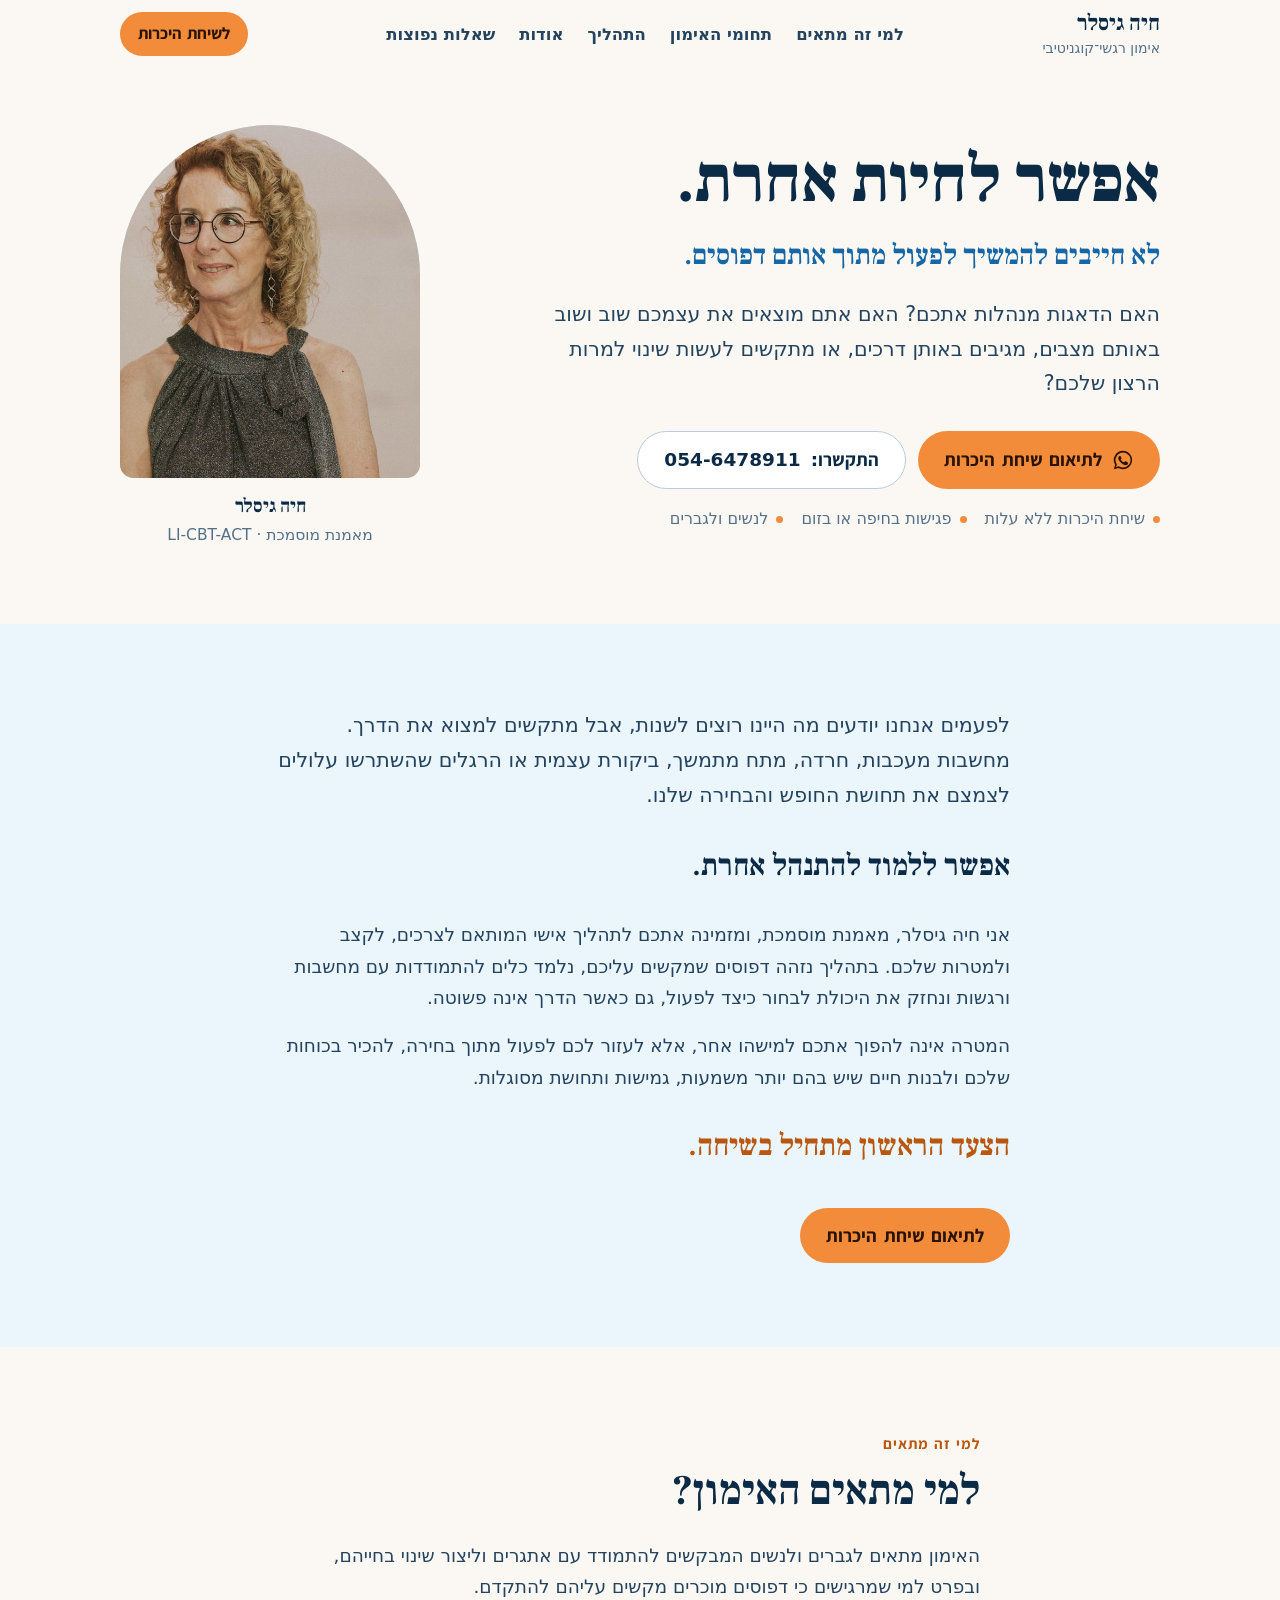
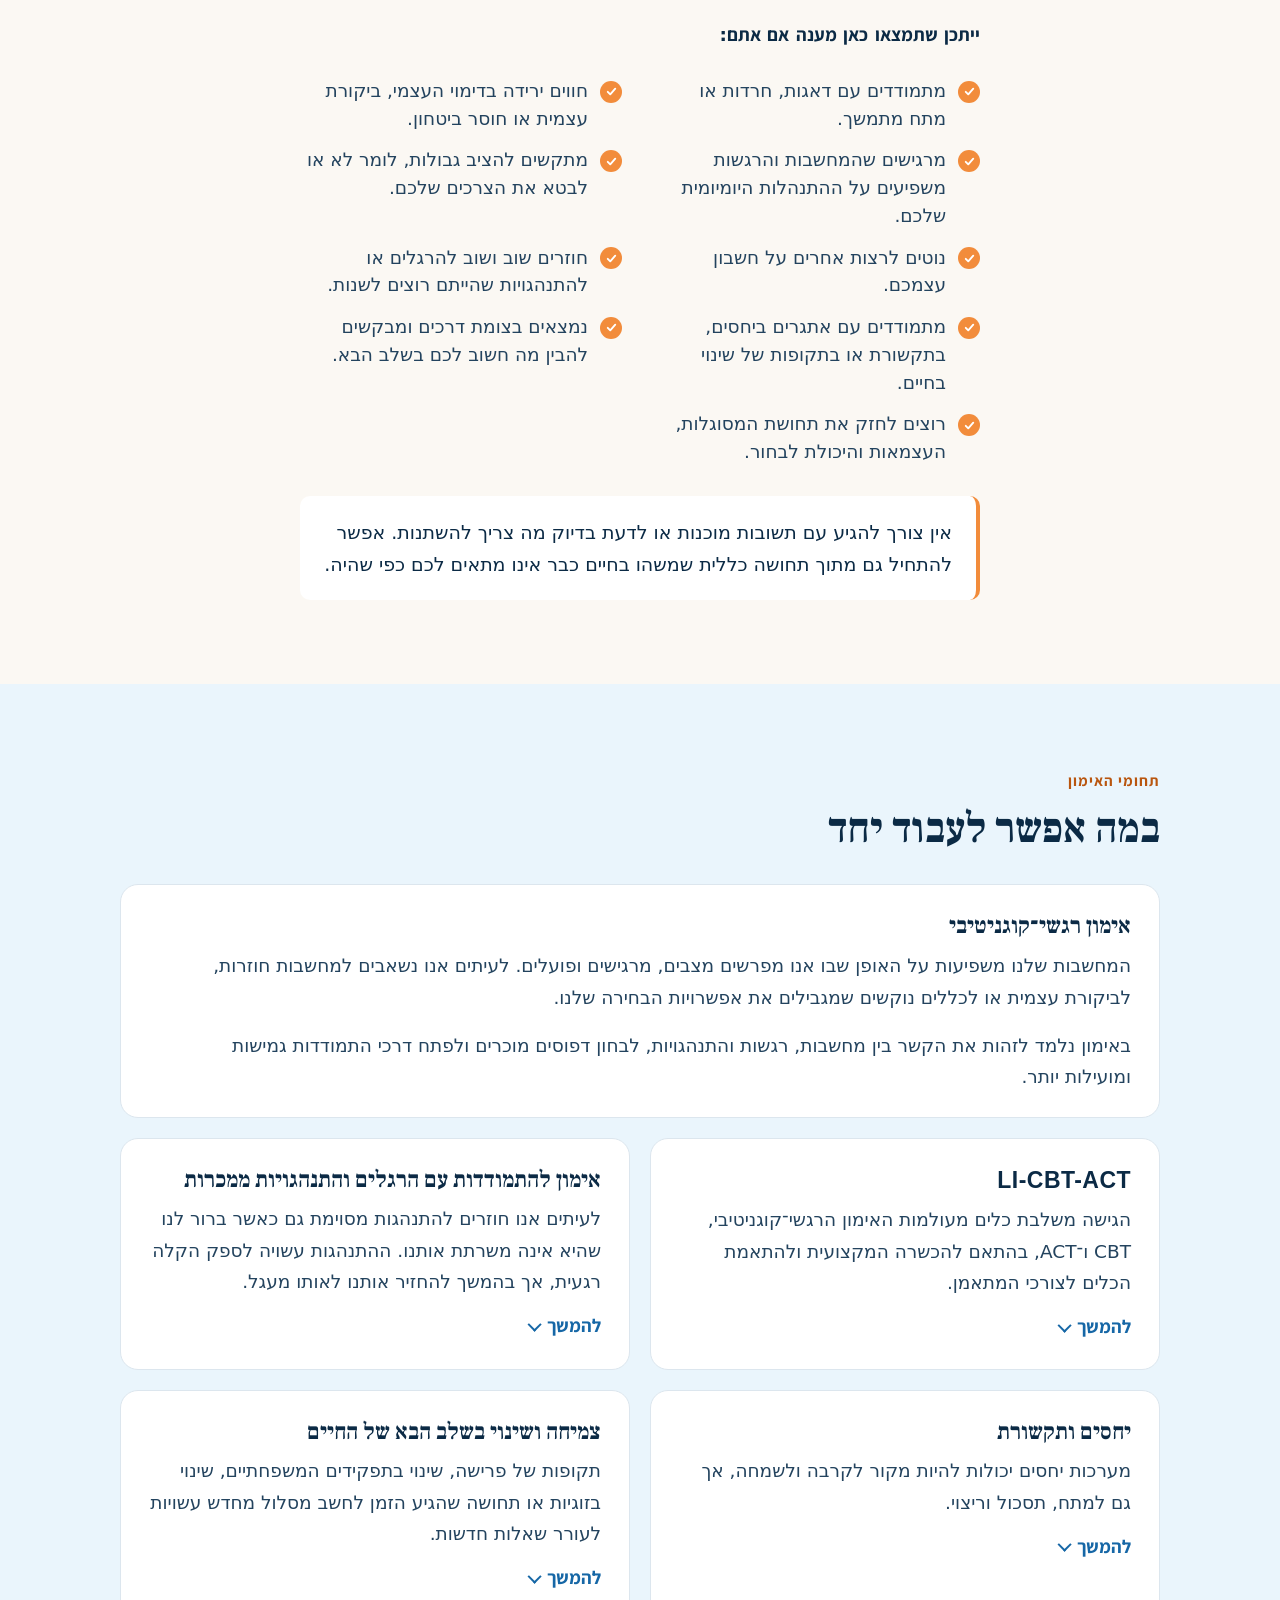
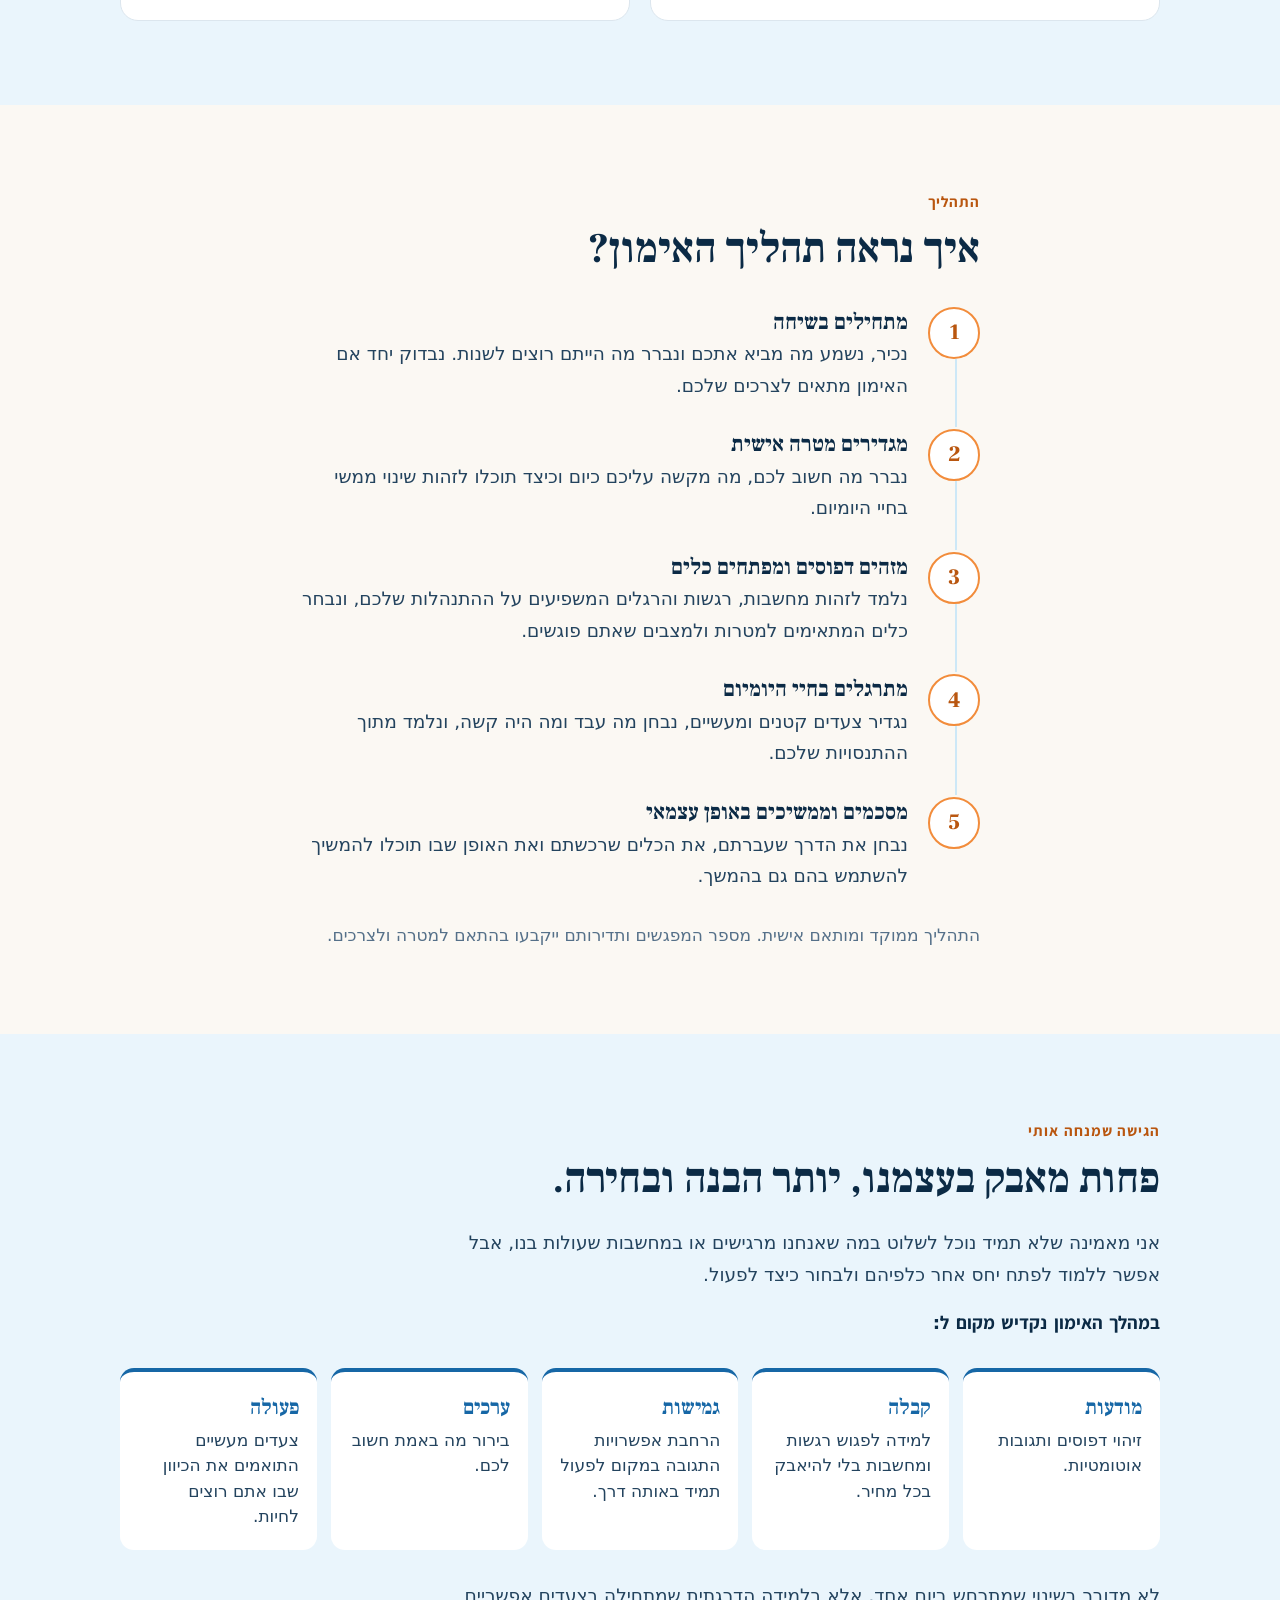
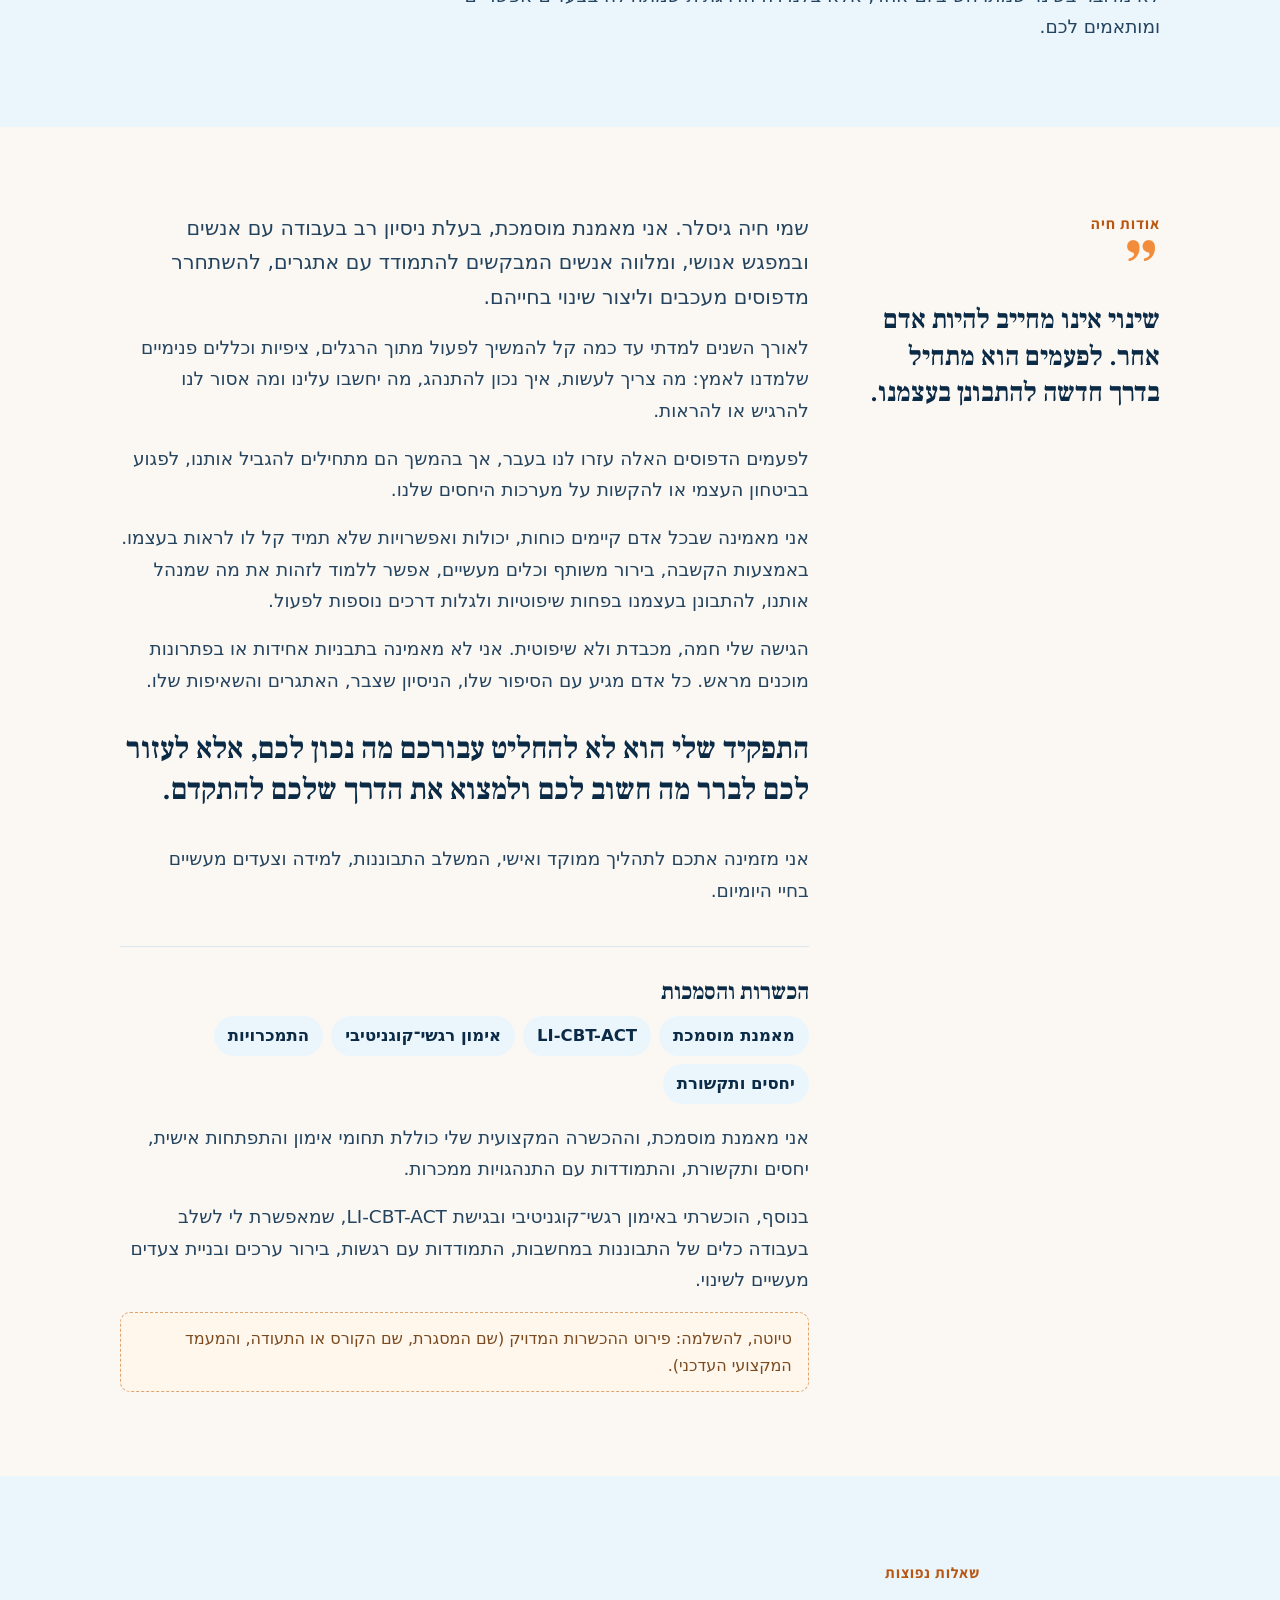
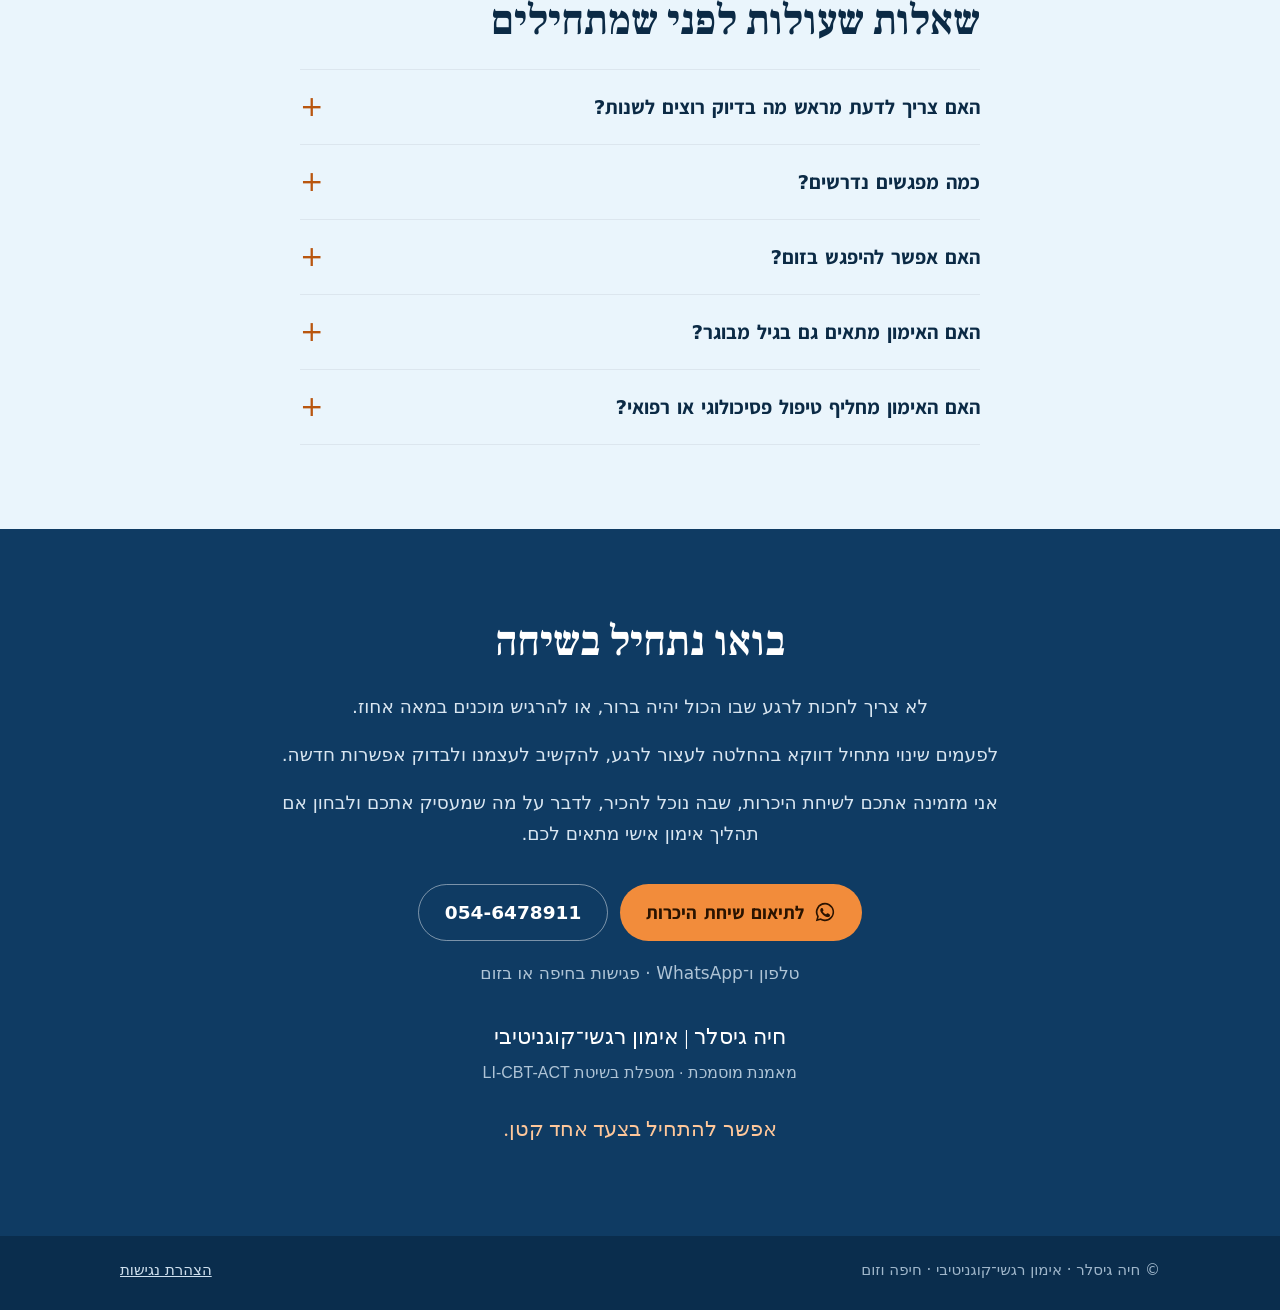
==== index.html @ a6cf813e "website: v1 one-page site from Haya's text, her photo, accessibility page Co-Authored-By: Claude Opu" ====
<!doctype html>
<html lang="he" dir="rtl">
<head>
<meta charset="utf-8">
<meta name="viewport" content="width=device-width,initial-scale=1">
<!-- Preview until Haya approves: remove noindex at launch -->
<meta name="robots" content="noindex,nofollow">
<title>חיה גיסלר | אימון רגשי־קוגניטיבי בחיפה ובזום</title>
<meta name="description" content="אימון אישי קצר מועד לנשים ולגברים: התמודדות עם דאגות, חרדה ומתח, דפוסים חוזרים, הרגלים ממכרים, יחסים ותקשורת. בשילוב LI-CBT-ACT. בחיפה או בזום. שיחת היכרות ללא עלות.">
<meta property="og:title" content="חיה גיסלר | אימון רגשי־קוגניטיבי">
<meta property="og:description" content="אפשר לחיות אחרת. לא חייבים להמשיך לפעול מתוך אותם דפוסים.">
<meta property="og:image" content="assets/haya.jpg">
<meta property="og:locale" content="he_IL">
<meta name="theme-color" content="#FBF8F3">
<link rel="icon" href="data:image/svg+xml,<svg xmlns='http://www.w3.org/2000/svg' viewBox='0 0 64 64'><circle cx='32' cy='32' r='32' fill='%23F28C3B'/><text x='32' y='45' font-size='38' text-anchor='middle' fill='white' font-family='serif' font-weight='700'>ח</text></svg>">
<link rel="preload" href="assets/fonts/frank-ruhl-libre-hebrew-900-normal.woff2" as="font" type="font/woff2" crossorigin>
<link rel="stylesheet" href="assets/fonts/fonts.css">
<link rel="stylesheet" href="assets/style.css">
</head>
<body>
<a class="skip" href="#main">דלגו לתוכן</a>

<header class="top" id="top">
  <div class="wrap">
    <a class="brand" href="#main"><b>חיה גיסלר</b><span>אימון רגשי־קוגניטיבי</span></a>
    <nav aria-label="ניווט ראשי">
      <ul class="nav">
        <li><a href="#who">למי זה מתאים</a></li>
        <li><a href="#areas">תחומי האימון</a></li>
        <li><a href="#process">התהליך</a></li>
        <li><a href="#about">אודות</a></li>
        <li><a href="#faq">שאלות נפוצות</a></li>
      </ul>
    </nav>
    <a class="btn btn-main js-wa" href="https://wa.me/972546478911">לשיחת היכרות</a>
  </div>
</header>

<main id="main">

<section class="hero">
  <div class="wrap">
    <div>
      <h1>אפשר לחיות אחרת.</h1>
      <p class="sub">לא חייבים להמשיך לפעול מתוך אותם דפוסים.</p>
      <p class="lead">האם הדאגות מנהלות אתכם? האם אתם מוצאים את עצמכם שוב ושוב באותם מצבים, מגיבים באותן דרכים, או מתקשים לעשות שינוי למרות הרצון שלכם?</p>
      <div class="actions">
        <a class="btn btn-main js-wa" href="https://wa.me/972546478911">
          <svg viewBox="0 0 24 24" aria-hidden="true"><path fill="currentColor" d="M12 2a10 10 0 0 0-8.6 15.1L2 22l5-1.3A10 10 0 1 0 12 2zm0 18.2a8.2 8.2 0 0 1-4.2-1.2l-.3-.2-3 .8.8-2.9-.2-.3A8.2 8.2 0 1 1 12 20.2zm4.5-6.1c-.2-.1-1.5-.7-1.7-.8-.2-.1-.4-.1-.6.1l-.8 1c-.1.2-.3.2-.5.1a6.7 6.7 0 0 1-3.3-2.9c-.3-.4.3-.4.7-1.3.1-.2 0-.3 0-.4l-.8-1.8c-.2-.5-.4-.4-.6-.4h-.5a1 1 0 0 0-.7.3 3 3 0 0 0-.9 2.2 5.1 5.1 0 0 0 1.1 2.7 11.7 11.7 0 0 0 4.5 4c1.7.7 2.3.8 3.2.6.5-.1 1.5-.6 1.7-1.2.2-.6.2-1.1.2-1.2-.1-.1-.3-.2-.5-.3z"/></svg>
          לתיאום שיחת היכרות
        </a>
        <a class="btn btn-line" href="tel:+972546478911">התקשרו: <span class="ltr">054-6478911</span></a>
      </div>
      <p class="meta"><span>שיחת היכרות ללא עלות</span><span>פגישות בחיפה או בזום</span><span>לנשים ולגברים</span></p>
    </div>
    <figure class="portrait">
      <img src="assets/haya.jpg" width="560" height="684" alt="חיה גיסלר, מאמנת מוסמכת">
      <figcaption><b>חיה גיסלר</b>מאמנת מוסמכת · <span class="ltr">LI-CBT-ACT</span></figcaption>
    </figure>
  </div>
</section>

<section class="intro tint">
  <div class="wrap">
    <p class="lead">לפעמים אנחנו יודעים מה היינו רוצים לשנות, אבל מתקשים למצוא את הדרך. מחשבות מעכבות, חרדה, מתח מתמשך, ביקורת עצמית או הרגלים שהשתרשו עלולים לצמצם את תחושת החופש והבחירה שלנו.</p>
    <p class="pull">אפשר ללמוד להתנהל אחרת.</p>
    <p>אני חיה גיסלר, מאמנת מוסמכת, ומזמינה אתכם לתהליך אישי המותאם לצרכים, לקצב ולמטרות שלכם. בתהליך נזהה דפוסים שמקשים עליכם, נלמד כלים להתמודדות עם מחשבות ורגשות ונחזק את היכולת לבחור כיצד לפעול, גם כאשר הדרך אינה פשוטה.</p>
    <p>המטרה אינה להפוך אתכם למישהו אחר, אלא לעזור לכם לפעול מתוך בחירה, להכיר בכוחות שלכם ולבנות חיים שיש בהם יותר משמעות, גמישות ותחושת מסוגלות.</p>
    <p class="pull accent">הצעד הראשון מתחיל בשיחה.</p>
    <a class="btn btn-main js-wa" href="https://wa.me/972546478911">לתיאום שיחת היכרות</a>
  </div>
</section>

<section id="who">
  <div class="wrap narrow">
    <span class="kicker">למי זה מתאים</span>
    <h2>למי מתאים האימון?</h2>
    <p>האימון מתאים לגברים ולנשים המבקשים להתמודד עם אתגרים וליצור שינוי בחייהם, ובפרט למי שמרגישים כי דפוסים מוכרים מקשים עליהם להתקדם.</p>
    <p><b>ייתכן שתמצאו כאן מענה אם אתם:</b></p>
    <ul class="checks">
      <li>מתמודדים עם דאגות, חרדות או מתח מתמשך.</li>
      <li>חווים ירידה בדימוי העצמי, ביקורת עצמית או חוסר ביטחון.</li>
      <li>מרגישים שהמחשבות והרגשות משפיעים על ההתנהלות היומיומית שלכם.</li>
      <li>מתקשים להציב גבולות, לומר לא או לבטא את הצרכים שלכם.</li>
      <li>נוטים לרצות אחרים על חשבון עצמכם.</li>
      <li>חוזרים שוב ושוב להרגלים או להתנהגויות שהייתם רוצים לשנות.</li>
      <li>מתמודדים עם אתגרים ביחסים, בתקשורת או בתקופות של שינוי בחיים.</li>
      <li>נמצאים בצומת דרכים ומבקשים להבין מה חשוב לכם בשלב הבא.</li>
      <li>רוצים לחזק את תחושת המסוגלות, העצמאות והיכולת לבחור.</li>
    </ul>
    <p class="note">אין צורך להגיע עם תשובות מוכנות או לדעת בדיוק מה צריך להשתנות. אפשר להתחיל גם מתוך תחושה כללית שמשהו בחיים כבר אינו מתאים לכם כפי שהיה.</p>
  </div>
</section>

<section id="areas" class="tint">
  <div class="wrap">
    <span class="kicker">תחומי האימון</span>
    <h2>במה אפשר לעבוד יחד</h2>
    <div class="areas">
      <article class="area">
        <h3>אימון רגשי־קוגניטיבי</h3>
        <p>המחשבות שלנו משפיעות על האופן שבו אנו מפרשים מצבים, מרגישים ופועלים. לעיתים אנו נשאבים למחשבות חוזרות, לביקורת עצמית או לכללים נוקשים שמגבילים את אפשרויות הבחירה שלנו.</p>
        <p>באימון נלמד לזהות את הקשר בין מחשבות, רגשות והתנהגויות, לבחון דפוסים מוכרים ולפתח דרכי התמודדות גמישות ומועילות יותר.</p>
      </article>
      <article class="area">
        <h3><span class="ltr">LI-CBT-ACT</span></h3>
        <p>הגישה משלבת כלים מעולמות האימון הרגשי־קוגניטיבי, <span class="ltr">CBT</span> ו־<span class="ltr">ACT</span>, בהתאם להכשרה המקצועית ולהתאמת הכלים לצורכי המתאמן.</p>
        <details><summary>להמשך</summary>
          <p>העבודה עשויה לכלול זיהוי דפוסי חשיבה, שינוי היחס למחשבות, פיתוח קשיבות לרגע הנוכחי, נכונות לפגוש רגשות לא פשוטים ובירור ערכים אישיים.</p>
          <p>במקום להמתין שכל חשש ייעלם או שכל התנאים יהיו מושלמים, נלמד לזהות מה חשוב לכם ולפעול בצעדים קטנים בכיוון הזה.</p>
        </details>
      </article>
      <article class="area">
        <h3>אימון להתמודדות עם הרגלים והתנהגויות ממכרות</h3>
        <p>לעיתים אנו חוזרים להתנהגות מסוימת גם כאשר ברור לנו שהיא אינה משרתת אותנו. ההתנהגות עשויה לספק הקלה רגעית, אך בהמשך להחזיר אותנו לאותו מעגל.</p>
        <details><summary>להמשך</summary>
          <p>האימון מתמקד בזיהוי מצבים מעוררים, הבנת הקשר בין רגשות להתנהגות, בירור הצרכים שמתחת להרגל ופיתוח אפשרויות תגובה חלופיות.</p>
          <p>העבודה מותאמת לאדם ולמטרותיו. במצבים של התמכרות הדורשת טיפול ייעודי, האימון אינו תחליף לטיפול רפואי או נפשי מתאים.</p>
        </details>
      </article>
      <article class="area">
        <h3>יחסים ותקשורת</h3>
        <p>מערכות יחסים יכולות להיות מקור לקרבה ולשמחה, אך גם למתח, תסכול וריצוי.</p>
        <details><summary>להמשך</summary>
          <p>האימון יכול לסייע בבירור צרכים וציפיות, פיתוח תקשורת ברורה, הצבת גבולות, התמודדות עם ביקורת וחיזוק היכולת לשמור על קשר עם אחרים מבלי לאבד את הקשר עם עצמנו.</p>
        </details>
      </article>
      <article class="area">
        <h3>צמיחה ושינוי בשלב הבא של החיים</h3>
        <p>תקופות של פרישה, שינוי בתפקידים המשפחתיים, שינוי בזוגיות או תחושה שהגיע הזמן לחשב מסלול מחדש עשויות לעורר שאלות חדשות.</p>
        <details><summary>להמשך</summary>
          <p>האימון מאפשר לעצור ולברר: מה חשוב לי היום? מה אני רוצה לשמר, ומה הגיע הזמן לשנות? אילו אפשרויות עדיין פתוחות בפניי?</p>
          <p>המטרה היא לבנות כיוון אישי ומשמעותי שמתאים לשלב החיים הנוכחי.</p>
        </details>
      </article>
    </div>
  </div>
</section>

<section id="process">
  <div class="wrap narrow">
    <span class="kicker">התהליך</span>
    <h2>איך נראה תהליך האימון?</h2>
    <ol class="steps">
      <li><h3>מתחילים בשיחה</h3><p>נכיר, נשמע מה מביא אתכם ונברר מה הייתם רוצים לשנות. נבדוק יחד אם האימון מתאים לצרכים שלכם.</p></li>
      <li><h3>מגדירים מטרה אישית</h3><p>נברר מה חשוב לכם, מה מקשה עליכם כיום וכיצד תוכלו לזהות שינוי ממשי בחיי היומיום.</p></li>
      <li><h3>מזהים דפוסים ומפתחים כלים</h3><p>נלמד לזהות מחשבות, רגשות והרגלים המשפיעים על ההתנהלות שלכם, ונבחר כלים המתאימים למטרות ולמצבים שאתם פוגשים.</p></li>
      <li><h3>מתרגלים בחיי היומיום</h3><p>נגדיר צעדים קטנים ומעשיים, נבחן מה עבד ומה היה קשה, ונלמד מתוך ההתנסויות שלכם.</p></li>
      <li><h3>מסכמים וממשיכים באופן עצמאי</h3><p>נבחן את הדרך שעברתם, את הכלים שרכשתם ואת האופן שבו תוכלו להמשיך להשתמש בהם גם בהמשך.</p></li>
    </ol>
    <p class="small">התהליך ממוקד ומותאם אישית. מספר המפגשים ותדירותם ייקבעו בהתאם למטרה ולצרכים.</p>
  </div>
</section>

<section id="approach" class="tint">
  <div class="wrap">
    <div class="narrow">
      <span class="kicker">הגישה שמנחה אותי</span>
      <h2>פחות מאבק בעצמנו, יותר הבנה ובחירה.</h2>
      <p>אני מאמינה שלא תמיד נוכל לשלוט במה שאנחנו מרגישים או במחשבות שעולות בנו, אבל אפשר ללמוד לפתח יחס אחר כלפיהם ולבחור כיצד לפעול.</p>
      <p><b>במהלך האימון נקדיש מקום ל:</b></p>
    </div>
    <ul class="pillars">
      <li><b>מודעות</b>זיהוי דפוסים ותגובות אוטומטיות.</li>
      <li><b>קבלה</b>למידה לפגוש רגשות ומחשבות בלי להיאבק בכל מחיר.</li>
      <li><b>גמישות</b>הרחבת אפשרויות התגובה במקום לפעול תמיד באותה דרך.</li>
      <li><b>ערכים</b>בירור מה באמת חשוב לכם.</li>
      <li><b>פעולה</b>צעדים מעשיים התואמים את הכיוון שבו אתם רוצים לחיות.</li>
    </ul>
    <p class="narrow">לא מדובר בשינוי שמתרחש ביום אחד, אלא בלמידה הדרגתית שמתחילה בצעדים אפשריים ומותאמים לכם.</p>
  </div>
</section>

<section id="about" class="about">
  <div class="wrap">
    <aside>
      <span class="kicker">אודות חיה</span>
      <blockquote>שינוי אינו מחייב להיות אדם אחר. לפעמים הוא מתחיל בדרך חדשה להתבונן בעצמנו.</blockquote>
    </aside>
    <div>
      <p class="lead">שמי חיה גיסלר. אני מאמנת מוסמכת, בעלת ניסיון רב בעבודה עם אנשים ובמפגש אנושי, ומלווה אנשים המבקשים להתמודד עם אתגרים, להשתחרר מדפוסים מעכבים וליצור שינוי בחייהם.</p>
      <p>לאורך השנים למדתי עד כמה קל להמשיך לפעול מתוך הרגלים, ציפיות וכללים פנימיים שלמדנו לאמץ: מה צריך לעשות, איך נכון להתנהג, מה יחשבו עלינו ומה אסור לנו להרגיש או להראות.</p>
      <p>לפעמים הדפוסים האלה עזרו לנו בעבר, אך בהמשך הם מתחילים להגביל אותנו, לפגוע בביטחון העצמי או להקשות על מערכות היחסים שלנו.</p>
      <p>אני מאמינה שבכל אדם קיימים כוחות, יכולות ואפשרויות שלא תמיד קל לו לראות בעצמו. באמצעות הקשבה, בירור משותף וכלים מעשיים, אפשר ללמוד לזהות את מה שמנהל אותנו, להתבונן בעצמנו בפחות שיפוטיות ולגלות דרכים נוספות לפעול.</p>
      <p>הגישה שלי חמה, מכבדת ולא שיפוטית. אני לא מאמינה בתבניות אחידות או בפתרונות מוכנים מראש. כל אדם מגיע עם הסיפור שלו, הניסיון שצבר, האתגרים והשאיפות שלו.</p>
      <p class="pull">התפקיד שלי הוא לא להחליט עבורכם מה נכון לכם, אלא לעזור לכם לברר מה חשוב לכם ולמצוא את הדרך שלכם להתקדם.</p>
      <p>אני מזמינה אתכם לתהליך ממוקד ואישי, המשלב התבוננות, למידה וצעדים מעשיים בחיי היומיום.</p>

      <div class="creds">
        <h3>הכשרות והסמכות</h3>
        <ul>
          <li>מאמנת מוסמכת</li>
          <li><span class="ltr">LI-CBT-ACT</span></li>
          <li>אימון רגשי־קוגניטיבי</li>
          <li>התמכרויות</li>
          <li>יחסים ותקשורת</li>
        </ul>
        <p>אני מאמנת מוסמכת, וההכשרה המקצועית שלי כוללת תחומי אימון והתפתחות אישית, יחסים ותקשורת, והתמודדות עם התנהגויות ממכרות.</p>
        <p>בנוסף, הוכשרתי באימון רגשי־קוגניטיבי ובגישת <span class="ltr">LI-CBT-ACT</span>, שמאפשרת לי לשלב בעבודה כלים של התבוננות במחשבות, התמודדות עם רגשות, בירור ערכים ובניית צעדים מעשיים לשינוי.</p>
        <p class="draft">טיוטה, להשלמה: פירוט ההכשרות המדויק (שם המסגרת, שם הקורס או התעודה, והמעמד המקצועי העדכני).</p>
      </div>
    </div>
  </div>
</section>

<section id="faq" class="faq tint">
  <div class="wrap narrow">
    <span class="kicker">שאלות נפוצות</span>
    <h2>שאלות שעולות לפני שמתחילים</h2>
    <details><summary>האם צריך לדעת מראש מה בדיוק רוצים לשנות?</summary><p>לא. אפשר להתחיל גם מתחושה של תקיעות, עומס או רצון שמשהו בחיים יהיה אחרת. נברר יחד מה מעסיק אתכם ומה תרצו להשיג.</p></details>
    <details><summary>כמה מפגשים נדרשים?</summary><p>האימון מתוכנן בהתאם למטרה האישית. לעיתים ניתן להתמקד בנושא מסוים בתהליך קצר, ובמקרים אחרים נדרש זמן נוסף לתרגול ולהטמעה.</p></details>
    <details><summary>האם אפשר להיפגש בזום?</summary><p>ניתן להציע מפגשים בזום או פנים אל פנים, בהתאם לאפשרויות הקיימות ולתיאום מראש.</p></details>
    <details><summary>האם האימון מתאים גם בגיל מבוגר?</summary><p>בהחלט. בכל שלב בחיים אפשר לבחון הרגלים, לגלות אפשרויות חדשות ולברר מה חשוב לנו בהמשך הדרך.</p></details>
    <details><summary>האם האימון מחליף טיפול פסיכולוגי או רפואי?</summary><p>לא. אימון הוא תהליך נפרד מטיפול רפואי או נפשי. כאשר מתעורר צורך בטיפול כזה, חשוב לפנות לאיש המקצוע המתאים. ניתן לברר בשיחת ההיכרות אם האימון מתאים למצב ולמטרות שלכם.</p></details>
  </div>
</section>

<section id="contact" class="contact">
  <div class="wrap">
    <h2>בואו נתחיל בשיחה</h2>
    <p>לא צריך לחכות לרגע שבו הכול יהיה ברור, או להרגיש מוכנים במאה אחוז.</p>
    <p>לפעמים שינוי מתחיל דווקא בהחלטה לעצור לרגע, להקשיב לעצמנו ולבדוק אפשרות חדשה.</p>
    <p>אני מזמינה אתכם לשיחת היכרות, שבה נוכל להכיר, לדבר על מה שמעסיק אתכם ולבחון אם תהליך אימון אישי מתאים לכם.</p>
    <div class="actions">
      <a class="btn btn-main js-wa" href="https://wa.me/972546478911">
        <svg viewBox="0 0 24 24" aria-hidden="true"><path fill="currentColor" d="M12 2a10 10 0 0 0-8.6 15.1L2 22l5-1.3A10 10 0 1 0 12 2zm0 18.2a8.2 8.2 0 0 1-4.2-1.2l-.3-.2-3 .8.8-2.9-.2-.3A8.2 8.2 0 1 1 12 20.2zm4.5-6.1c-.2-.1-1.5-.7-1.7-.8-.2-.1-.4-.1-.6.1l-.8 1c-.1.2-.3.2-.5.1a6.7 6.7 0 0 1-3.3-2.9c-.3-.4.3-.4.7-1.3.1-.2 0-.3 0-.4l-.8-1.8c-.2-.5-.4-.4-.6-.4h-.5a1 1 0 0 0-.7.3 3 3 0 0 0-.9 2.2 5.1 5.1 0 0 0 1.1 2.7 11.7 11.7 0 0 0 4.5 4c1.7.7 2.3.8 3.2.6.5-.1 1.5-.6 1.7-1.2.2-.6.2-1.1.2-1.2-.1-.1-.3-.2-.5-.3z"/></svg>
        לתיאום שיחת היכרות
      </a>
      <a class="btn btn-line" href="tel:+972546478911"><span class="ltr">054-6478911</span></a>
    </div>
    <p class="small" style="color:#AFC4D6">טלפון ו־WhatsApp · פגישות בחיפה או בזום</p>
    <p class="sign">חיה גיסלר | אימון רגשי־קוגניטיבי<small>מאמנת מוסמכת · מטפלת בשיטת <span class="ltr">LI-CBT-ACT</span></small></p>
    <p class="last">אפשר להתחיל בצעד אחד קטן.</p>
  </div>
</section>

</main>

<footer>
  <div class="wrap">
    <span>© חיה גיסלר · אימון רגשי־קוגניטיבי · חיפה וזום</span>
    <a href="accessibility.html">הצהרת נגישות</a>
  </div>
</footer>

<a class="fab js-wa" href="https://wa.me/972546478911" aria-label="שליחת הודעה בוואטסאפ לחיה">
  <svg viewBox="0 0 24 24" aria-hidden="true"><path fill="currentColor" d="M12 2a10 10 0 0 0-8.6 15.1L2 22l5-1.3A10 10 0 1 0 12 2zm0 18.2a8.2 8.2 0 0 1-4.2-1.2l-.3-.2-3 .8.8-2.9-.2-.3A8.2 8.2 0 1 1 12 20.2zm4.5-6.1c-.2-.1-1.5-.7-1.7-.8-.2-.1-.4-.1-.6.1l-.8 1c-.1.2-.3.2-.5.1a6.7 6.7 0 0 1-3.3-2.9c-.3-.4.3-.4.7-1.3.1-.2 0-.3 0-.4l-.8-1.8c-.2-.5-.4-.4-.6-.4h-.5a1 1 0 0 0-.7.3 3 3 0 0 0-.9 2.2 5.1 5.1 0 0 0 1.1 2.7 11.7 11.7 0 0 0 4.5 4c1.7.7 2.3.8 3.2.6.5-.1 1.5-.6 1.7-1.2.2-.6.2-1.1.2-1.2-.1-.1-.3-.2-.5-.3z"/></svg>
</a>

<script>
// WhatsApp links open with a ready Hebrew message
const msg = encodeURIComponent('שלום חיה, הגעתי מהאתר ואשמח לתאם שיחת היכרות');
document.querySelectorAll('.js-wa').forEach(a => a.href = 'https://wa.me/972546478911?text=' + msg);
// header line on scroll; hide the floating button over the contact section
const top_ = document.getElementById('top'), fab = document.querySelector('.fab');
addEventListener('scroll', () => top_.classList.toggle('scrolled', scrollY > 8), {passive: true});
// hide the floating button while another WhatsApp button is on screen (hero, contact)
const seen = new Set();
const io = new IntersectionObserver(es => { es.forEach(e => e.isIntersecting ? seen.add(e.target) : seen.delete(e.target)); fab.classList.toggle('hide', seen.size > 0); });
document.querySelectorAll('.hero .actions, #contact').forEach(el => io.observe(el));
</script>
</body>
</html>
---- assets/fonts/fonts.css ----
@font-face{font-family:'Frank Ruhl Libre';font-style:normal;font-weight:300;font-display:swap;src:url(frank-ruhl-libre-hebrew-300-normal.woff2) format('woff2');unicode-range:U+0307-0308,U+0590-05FF,U+200C-2010,U+20AA,U+25CC,U+FB1D-FB4F}
@font-face{font-family:'Frank Ruhl Libre';font-style:normal;font-weight:300;font-display:swap;src:url(frank-ruhl-libre-latin-300-normal.woff2) format('woff2');unicode-range:U+0000-00FF,U+0131,U+0152-0153,U+02BB-02BC,U+02C6,U+02DA,U+02DC,U+0304,U+0308,U+0329,U+2000-206F,U+20AC,U+2122,U+2191,U+2193,U+2212,U+2215,U+FEFF,U+FFFD}
@font-face{font-family:'Frank Ruhl Libre';font-style:normal;font-weight:700;font-display:swap;src:url(frank-ruhl-libre-hebrew-700-normal.woff2) format('woff2');unicode-range:U+0307-0308,U+0590-05FF,U+200C-2010,U+20AA,U+25CC,U+FB1D-FB4F}
@font-face{font-family:'Frank Ruhl Libre';font-style:normal;font-weight:700;font-display:swap;src:url(frank-ruhl-libre-latin-700-normal.woff2) format('woff2');unicode-range:U+0000-00FF,U+0131,U+0152-0153,U+02BB-02BC,U+02C6,U+02DA,U+02DC,U+0304,U+0308,U+0329,U+2000-206F,U+20AC,U+2122,U+2191,U+2193,U+2212,U+2215,U+FEFF,U+FFFD}
@font-face{font-family:'Frank Ruhl Libre';font-style:normal;font-weight:900;font-display:swap;src:url(frank-ruhl-libre-hebrew-900-normal.woff2) format('woff2');unicode-range:U+0307-0308,U+0590-05FF,U+200C-2010,U+20AA,U+25CC,U+FB1D-FB4F}
@font-face{font-family:'Frank Ruhl Libre';font-style:normal;font-weight:900;font-display:swap;src:url(frank-ruhl-libre-latin-900-normal.woff2) format('woff2');unicode-range:U+0000-00FF,U+0131,U+0152-0153,U+02BB-02BC,U+02C6,U+02DA,U+02DC,U+0304,U+0308,U+0329,U+2000-206F,U+20AC,U+2122,U+2191,U+2193,U+2212,U+2215,U+FEFF,U+FFFD}
@font-face{font-family:'Assistant';font-style:normal;font-weight:400;font-display:swap;src:url(assistant-hebrew-400-normal.woff2) format('woff2');unicode-range:U+0307-0308,U+0590-05FF,U+200C-2010,U+20AA,U+25CC,U+FB1D-FB4F}
@font-face{font-family:'Assistant';font-style:normal;font-weight:400;font-display:swap;src:url(assistant-latin-400-normal.woff2) format('woff2');unicode-range:U+0000-00FF,U+0131,U+0152-0153,U+02BB-02BC,U+02C6,U+02DA,U+02DC,U+0304,U+0308,U+0329,U+2000-206F,U+20AC,U+2122,U+2191,U+2193,U+2212,U+2215,U+FEFF,U+FFFD}
@font-face{font-family:'Assistant';font-style:normal;font-weight:600;font-display:swap;src:url(assistant-hebrew-600-normal.woff2) format('woff2');unicode-range:U+0307-0308,U+0590-05FF,U+200C-2010,U+20AA,U+25CC,U+FB1D-FB4F}
@font-face{font-family:'Assistant';font-style:normal;font-weight:600;font-display:swap;src:url(assistant-latin-600-normal.woff2) format('woff2');unicode-range:U+0000-00FF,U+0131,U+0152-0153,U+02BB-02BC,U+02C6,U+02DA,U+02DC,U+0304,U+0308,U+0329,U+2000-206F,U+20AC,U+2122,U+2191,U+2193,U+2212,U+2215,U+FEFF,U+FFFD}
@font-face{font-family:'Assistant';font-style:normal;font-weight:700;font-display:swap;src:url(assistant-hebrew-700-normal.woff2) format('woff2');unicode-range:U+0307-0308,U+0590-05FF,U+200C-2010,U+20AA,U+25CC,U+FB1D-FB4F}
@font-face{font-family:'Assistant';font-style:normal;font-weight:700;font-display:swap;src:url(assistant-latin-700-normal.woff2) format('woff2');unicode-range:U+0000-00FF,U+0131,U+0152-0153,U+02BB-02BC,U+02C6,U+02DA,U+02DC,U+0304,U+0308,U+0329,U+2000-206F,U+20AC,U+2122,U+2191,U+2193,U+2212,U+2215,U+FEFF,U+FFFD}
@font-face{font-family:'Assistant';font-style:normal;font-weight:800;font-display:swap;src:url(assistant-hebrew-800-normal.woff2) format('woff2');unicode-range:U+0307-0308,U+0590-05FF,U+200C-2010,U+20AA,U+25CC,U+FB1D-FB4F}
@font-face{font-family:'Assistant';font-style:normal;font-weight:800;font-display:swap;src:url(assistant-latin-800-normal.woff2) format('woff2');unicode-range:U+0000-00FF,U+0131,U+0152-0153,U+02BB-02BC,U+02C6,U+02DA,U+02DC,U+0304,U+0308,U+0329,U+2000-206F,U+20AC,U+2122,U+2191,U+2193,U+2212,U+2215,U+FEFF,U+FFFD}
---- assets/style.css ----
/* חיה גיסלר: palette "sky" from brand.md, on a warm paper background */
:root{
  --paper:#FBF8F3; --sky:#EAF5FC; --sky2:#CDE8F7; --line:#DCE6EE;
  --ink:#0B2A45; --ink2:#23435E; --muted:#557089; --head:#1667A6;
  --accent:#F28C3B; --accentDark:#C85F12; --accentText:#B9560F; --deep:#0F3B63;
  --wa:#1DA851;
  --r:18px; --wrap:1080px;
}
*{box-sizing:border-box;margin:0;padding:0}
html{scroll-behavior:smooth;scroll-padding-top:76px}
body{font-family:'Assistant',system-ui,sans-serif;font-size:18.5px;line-height:1.7;color:var(--ink2);background:var(--paper);-webkit-font-smoothing:antialiased;text-rendering:optimizeLegibility}
img{max-width:100%;display:block}
a{color:var(--head)}
p{text-wrap:pretty}
p+p{margin-top:.9em}
b,strong{color:var(--ink);font-weight:700}
.ltr{direction:ltr;unicode-bidi:isolate;white-space:nowrap}
.wrap{max-width:var(--wrap);margin:0 auto;padding:0 20px}
.narrow{max-width:720px}
h1,h2,h3{font-family:'Frank Ruhl Libre',serif;color:var(--ink);line-height:1.2;text-wrap:balance}
h2{font-size:clamp(30px,4.2vw,42px);font-weight:700;margin-bottom:.55em}
h3{font-size:23px;font-weight:700;margin-bottom:.4em}
.kicker{display:block;font-family:'Assistant',sans-serif;font-size:15px;font-weight:700;letter-spacing:.06em;color:var(--accentText);margin-bottom:10px}
.lead{font-size:20.5px;color:var(--ink2)}
section{padding:84px 0}
.tint{background:var(--sky)}
.skip{position:absolute;right:-999px;top:8px;background:#fff;padding:8px 14px;border-radius:8px;z-index:100}
.skip:focus{right:8px}
:focus-visible{outline:3px solid var(--accent);outline-offset:3px;border-radius:4px}

/* buttons */
.btn{display:inline-flex;align-items:center;gap:10px;min-height:50px;padding:12px 26px;border-radius:999px;font-weight:700;font-size:18.5px;text-decoration:none;transition:background .15s,transform .15s}
.btn svg{width:22px;height:22px;flex:none}
.btn-main{background:var(--accent);color:#2A1300}
.btn-main:hover{background:#F59D55}
.btn-line{color:var(--ink);border:1.5px solid #B9CCDB;background:#fff}
.btn-line:hover{border-color:var(--ink)}
.btn:active{transform:translateY(1px)}

/* header */
.top{position:sticky;top:0;z-index:20;background:rgba(251,248,243,.94);backdrop-filter:saturate(1.4) blur(8px);border-bottom:1px solid transparent;transition:border-color .2s}
.top.scrolled{border-color:var(--line)}
.top .wrap{display:flex;align-items:center;justify-content:space-between;gap:20px;height:68px}
.brand{text-decoration:none;color:var(--ink);line-height:1.15}
.brand b{display:block;font-family:'Frank Ruhl Libre',serif;font-size:22px}
.brand span{font-size:14px;color:var(--muted)}
.nav{display:flex;gap:24px;list-style:none}
.nav a{color:var(--ink2);text-decoration:none;font-weight:600;font-size:16.5px}
.nav a:hover{color:var(--head)}
.top .btn{min-height:42px;padding:8px 18px;font-size:16.5px}

/* hero */
.hero{padding:56px 0 76px}
.hero .wrap{display:grid;grid-template-columns:1fr 300px;gap:72px;align-items:center}
.hero h1{font-size:clamp(40px,6vw,66px);font-weight:900;margin-bottom:.25em}
.hero h1 + .sub{font-family:'Frank Ruhl Libre',serif;font-size:clamp(22px,2.6vw,28px);font-weight:700;color:var(--head);line-height:1.35;margin-bottom:22px}
.hero .actions{display:flex;flex-wrap:wrap;gap:12px;margin-top:30px}
.meta{display:flex;flex-wrap:wrap;gap:6px 18px;margin-top:16px;font-size:16px;color:var(--muted)}
.meta span::before{content:"";display:inline-block;width:7px;height:7px;border-radius:50%;background:var(--accent);margin-left:8px;vertical-align:middle}
.portrait{position:relative}
.portrait img{width:100%;height:auto;aspect-ratio:4/4.7;object-fit:cover;object-position:50% 0;border-radius:200px 200px var(--r) var(--r);background:var(--sky2)}
.portrait figcaption{margin-top:12px;text-align:center;font-size:15.5px;color:var(--muted)}
.portrait figcaption b{font-family:'Frank Ruhl Libre',serif;font-size:19px;display:block;color:var(--ink)}

/* intro */
.intro .wrap{max-width:780px}
.pull{font-family:'Frank Ruhl Libre',serif;font-size:clamp(24px,3vw,30px);font-weight:700;color:var(--ink);line-height:1.35;margin:1.1em 0}
.pull.accent{color:var(--accentText)}
.intro .btn{margin-top:8px}

/* who */
.checks{list-style:none;display:grid;grid-template-columns:1fr 1fr;gap:14px 36px;margin:26px 0 30px}
.checks li{position:relative;padding-right:34px;line-height:1.5}
.checks li::before{content:"";position:absolute;right:0;top:.2em;width:22px;height:22px;border-radius:50%;background:var(--accent) url("data:image/svg+xml;utf8,<svg xmlns='http://www.w3.org/2000/svg' viewBox='0 0 24 24'><path d='M6 12.5l4 4 8-9' fill='none' stroke='white' stroke-width='3' stroke-linecap='round' stroke-linejoin='round'/></svg>") center/68% no-repeat}
.note{background:#fff;border-right:4px solid var(--accent);border-radius:10px;padding:20px 24px;font-size:19px;color:var(--ink)}

/* areas */
.areas{display:grid;grid-template-columns:repeat(2,1fr);gap:20px;margin-top:30px}
.area{background:#fff;border:1px solid var(--line);border-radius:var(--r);padding:28px 28px 24px}
.area:first-child{grid-column:1/-1}
.area h3 .ltr{font-family:'Assistant',sans-serif;font-weight:800;letter-spacing:.02em}
.area details{margin-top:10px}
.area summary{cursor:pointer;color:var(--head);font-weight:700;list-style:none;display:inline-flex;align-items:center;gap:6px;min-height:36px}
.area summary::-webkit-details-marker{display:none}
.area summary::after{content:"";width:8px;height:8px;border-left:2px solid currentColor;border-bottom:2px solid currentColor;transform:rotate(-45deg) translateY(-2px);transition:transform .2s}
.area details[open] summary{display:none}
.area details p{margin-top:.9em}

/* steps */
.steps{list-style:none;counter-reset:s;margin-top:34px;display:grid;gap:0}
.steps li{counter-increment:s;position:relative;padding:0 72px 30px 0}
.steps li::before{content:counter(s);position:absolute;right:0;top:-2px;width:48px;height:48px;border-radius:50%;background:#fff;border:2px solid var(--accent);color:var(--accentText);font-family:'Frank Ruhl Libre',serif;font-weight:900;font-size:22px;display:grid;place-items:center}
.steps li::after{content:"";position:absolute;right:23px;top:50px;bottom:4px;width:2px;background:var(--sky2)}
.steps li:last-child::after{display:none}
.steps h3{font-size:22px;margin-bottom:.15em}
.small{font-size:17px;color:var(--muted)}

/* approach */
.pillars{list-style:none;display:grid;grid-template-columns:repeat(5,1fr);gap:14px;margin:30px 0}
.pillars li{background:#fff;border-radius:14px;padding:20px 18px;border-top:4px solid var(--head);line-height:1.5;font-size:17px}
.pillars b{display:block;font-family:'Frank Ruhl Libre',serif;font-size:21px;color:var(--head);margin-bottom:4px}

/* about */
.about .wrap{display:grid;grid-template-columns:.6fr 1.4fr;gap:56px;align-items:start}
.about aside{position:sticky;top:100px}
.about aside blockquote{font-family:'Frank Ruhl Libre',serif;font-size:27px;font-weight:700;color:var(--ink);line-height:1.35;text-wrap:balance}
.about aside blockquote::before{content:"”";display:block;font-size:80px;line-height:.6;color:var(--accent);margin-bottom:8px}
.creds{margin-top:40px;padding-top:32px;border-top:1px solid var(--line)}
.creds ul{list-style:none;display:flex;flex-wrap:wrap;gap:8px;margin:4px 0 18px}
.creds li{background:var(--sky);color:var(--ink);font-weight:600;padding:6px 14px;border-radius:999px;font-size:16.5px}
.draft{margin-top:16px;border:1.5px dashed #E0A36B;background:#FFF6EC;color:#7A4A1E;border-radius:10px;padding:12px 16px;font-size:16px}

/* faq */
.faq details{border-bottom:1px solid var(--line)}
.faq details:first-of-type{border-top:1px solid var(--line)}
.faq summary{cursor:pointer;list-style:none;display:flex;justify-content:space-between;align-items:center;gap:20px;padding:20px 0;font-weight:700;font-size:20px;color:var(--ink)}
.faq summary::-webkit-details-marker{display:none}
.faq summary::after{content:"+";font-size:28px;font-weight:400;color:var(--accentText);line-height:1;transition:transform .2s}
.faq details[open] summary::after{transform:rotate(45deg)}
.faq details p{padding:0 0 22px;max-width:640px}

/* contact */
.contact{background:var(--deep);color:#D9E6F1;padding:88px 0}
.contact h2,.contact b{color:#fff}
.contact .wrap{max-width:760px;text-align:center}
.contact .actions{display:flex;flex-wrap:wrap;justify-content:center;gap:12px;margin:34px 0 18px}
.contact .btn-line{background:transparent;color:#fff;border-color:rgba(255,255,255,.45)}
.contact .btn-line:hover{border-color:#fff}
.sign{margin-top:30px;font-family:'Frank Ruhl Libre',serif;font-size:22px;color:#fff}
.sign small{display:block;font-family:'Assistant',sans-serif;font-size:16px;color:#AFC4D6;margin-top:4px}
.last{margin-top:26px;font-family:'Frank Ruhl Libre',serif;font-size:21px;color:#FFC79A}
footer{background:#0A2D4D;color:#9FB6CA;font-size:15px;padding:22px 0 26px}
footer .wrap{display:flex;flex-wrap:wrap;justify-content:space-between;gap:10px}
footer a{color:#CFE0EE}

/* floating WhatsApp, phones only */
.fab{display:none}

@media (max-width:900px){
  .nav{display:none}
  .hero .wrap,.about .wrap{grid-template-columns:1fr;gap:34px}
  .portrait{order:-1;display:flex;align-items:center;gap:16px}
  .portrait img{width:92px;height:92px;aspect-ratio:1;border-radius:50%;object-position:50% 12%;box-shadow:0 0 0 4px #fff,0 0 0 5px var(--line)}
  .portrait figcaption{margin:0;text-align:right}
  .about aside{position:static}
  .pillars{grid-template-columns:1fr 1fr}
  .pillars li:last-child{grid-column:1/-1}
}
@media (max-width:640px){
  body{font-size:18px}
  section{padding:60px 0}
  .hero{padding:28px 0 56px}
  .top .wrap{height:62px}
  .top .btn{display:none}
  .brand b{font-size:20px}
  .hero .actions .btn{flex:1 1 100%;justify-content:center}
  .checks,.areas{grid-template-columns:1fr}
  .area{padding:22px 20px 18px}
  .steps li{padding-right:62px}
  .contact .btn{flex:1 1 100%;justify-content:center}
  .fab{display:flex;position:fixed;left:16px;bottom:16px;z-index:30;width:58px;height:58px;border-radius:50%;background:var(--wa);color:#fff;align-items:center;justify-content:center;box-shadow:0 6px 18px rgba(0,0,0,.22);transition:opacity .2s}
  .fab svg{width:30px;height:30px}
  .fab.hide{opacity:0;pointer-events:none}
  footer{padding-bottom:90px}
}
@media (prefers-reduced-motion:reduce){html{scroll-behavior:auto}*{transition:none!important}}
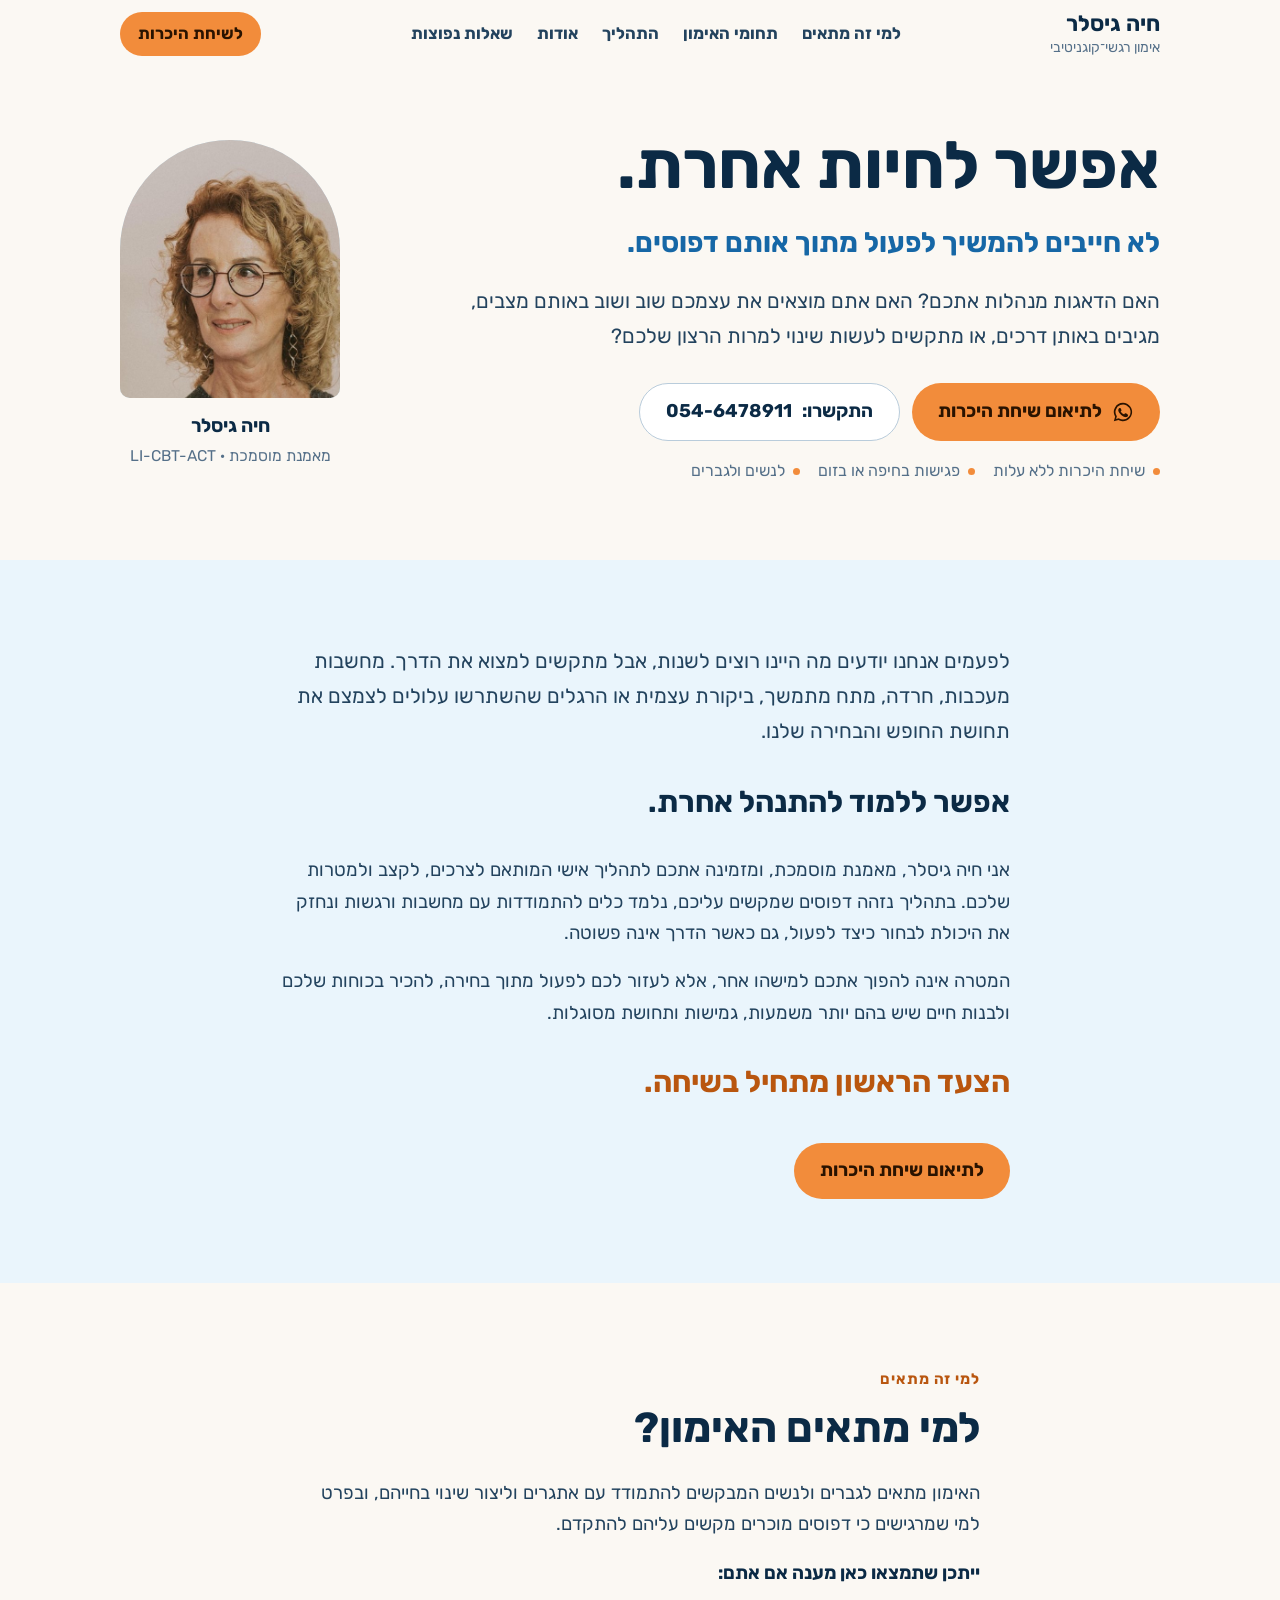
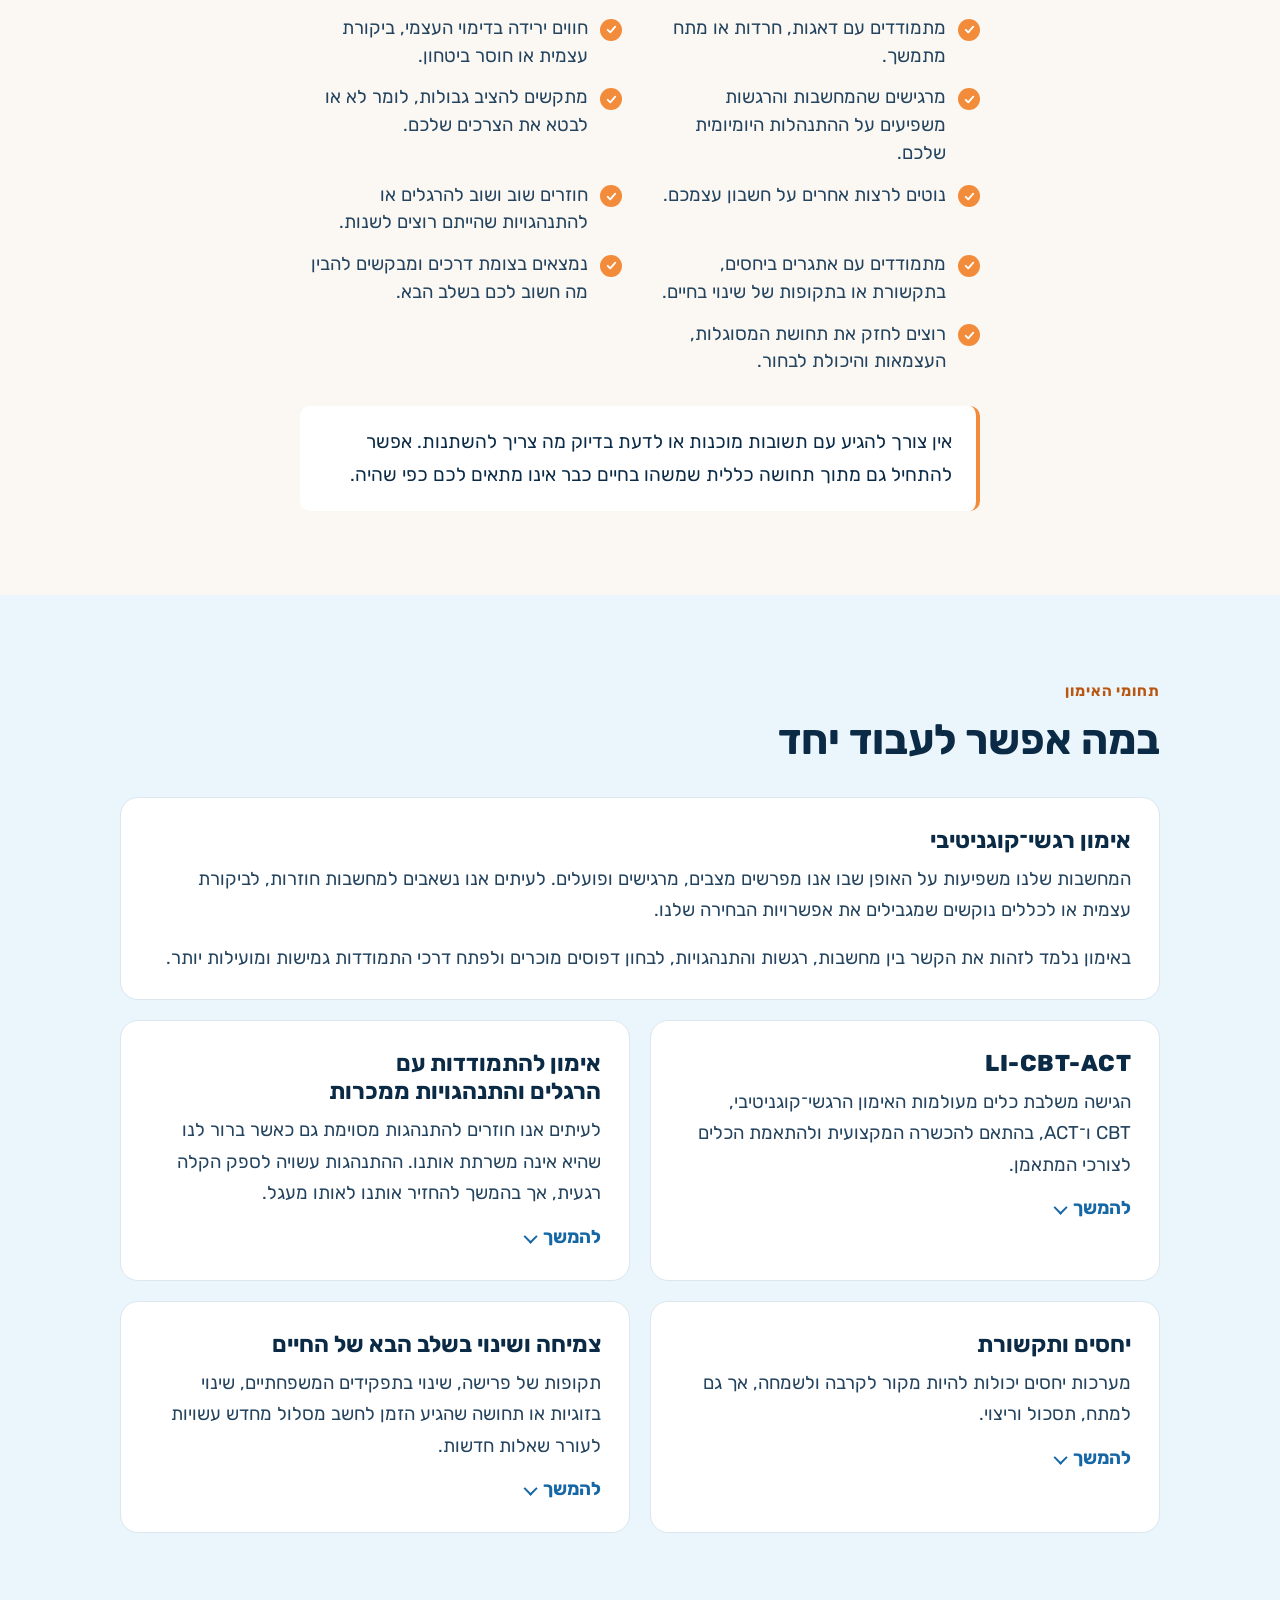
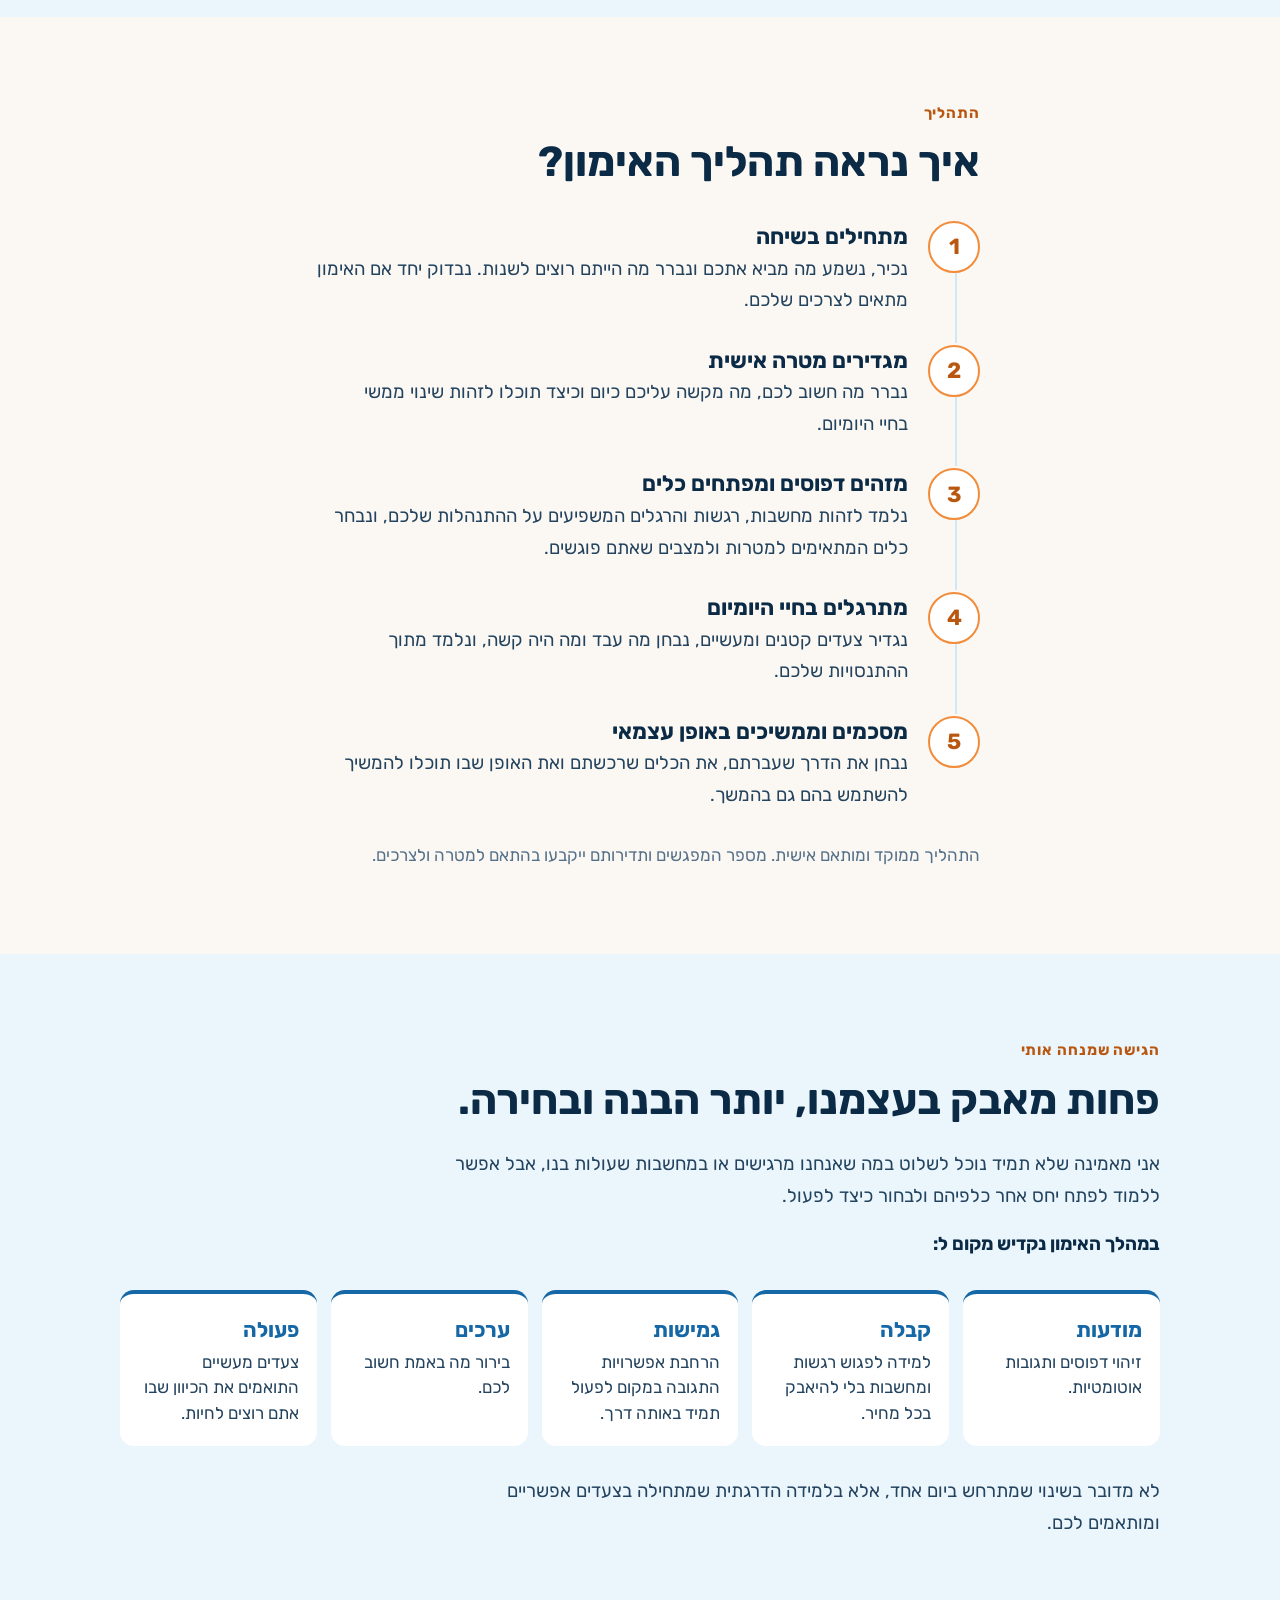
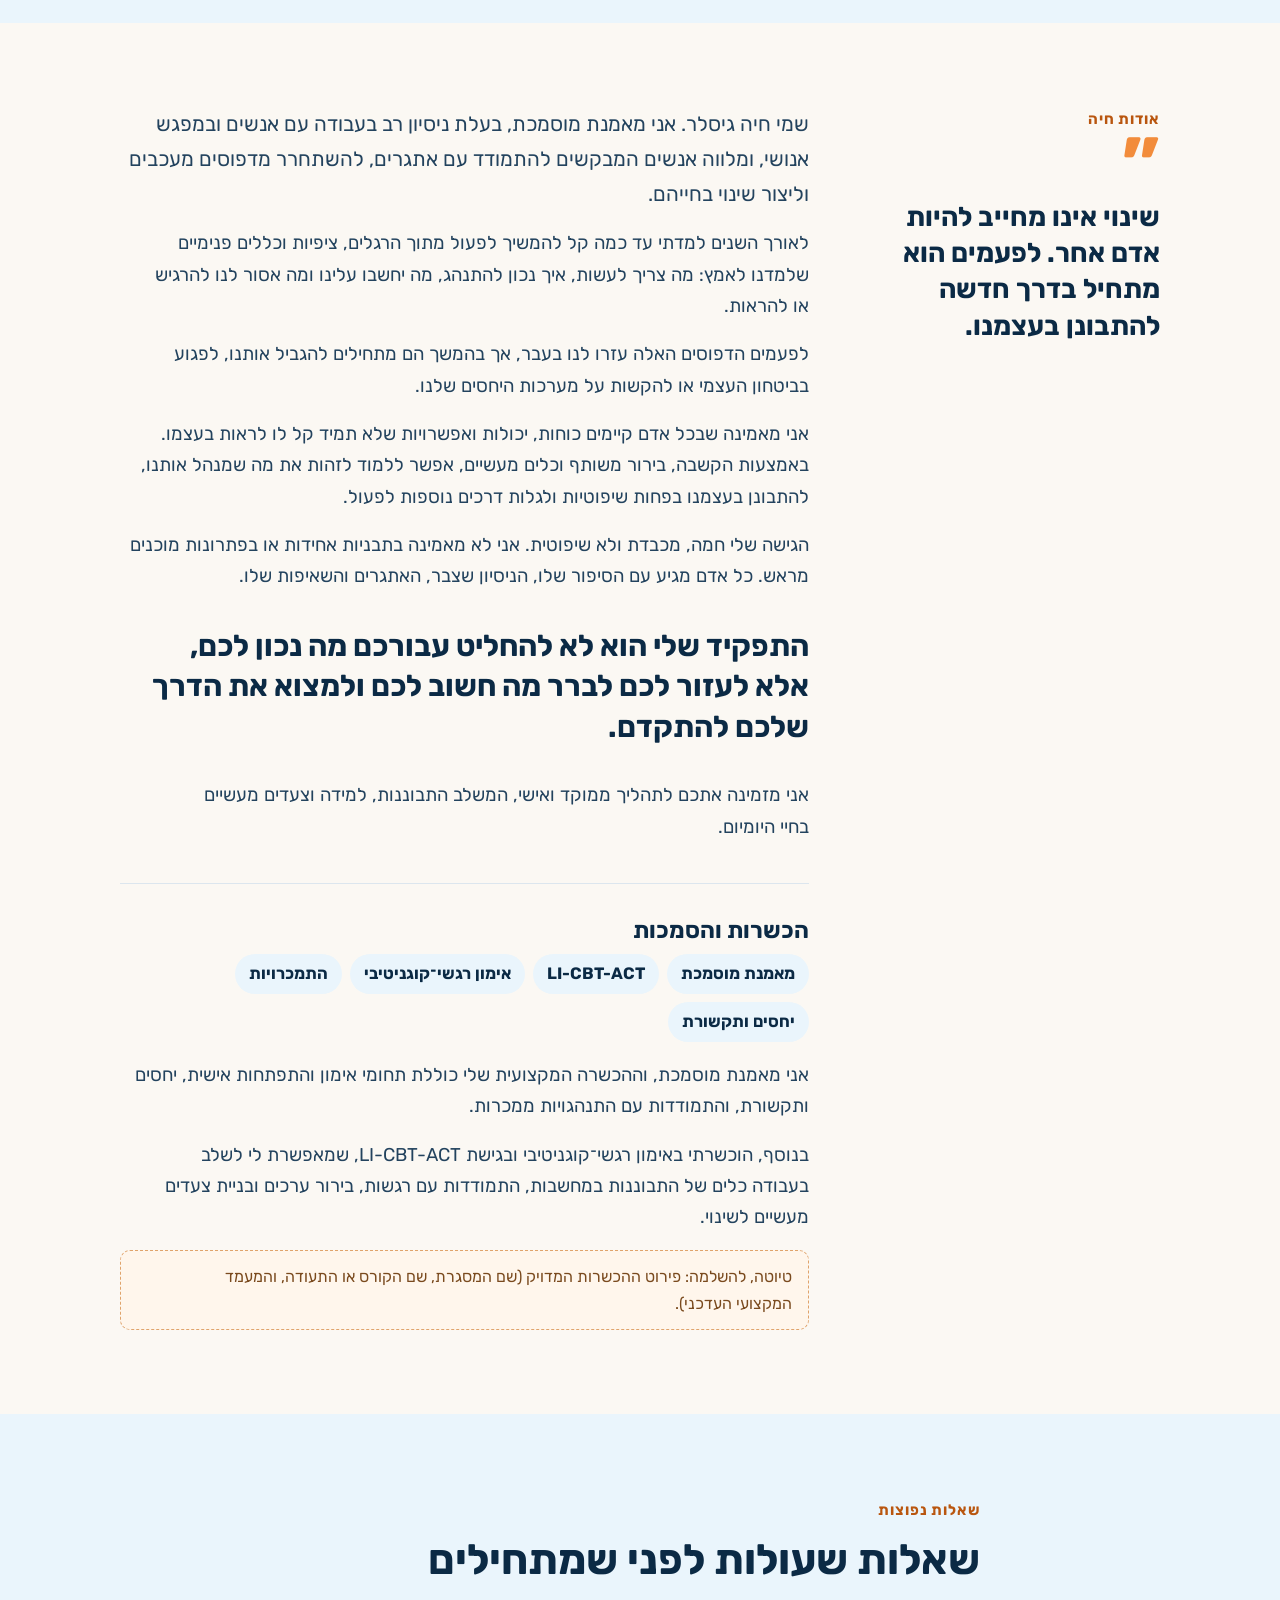
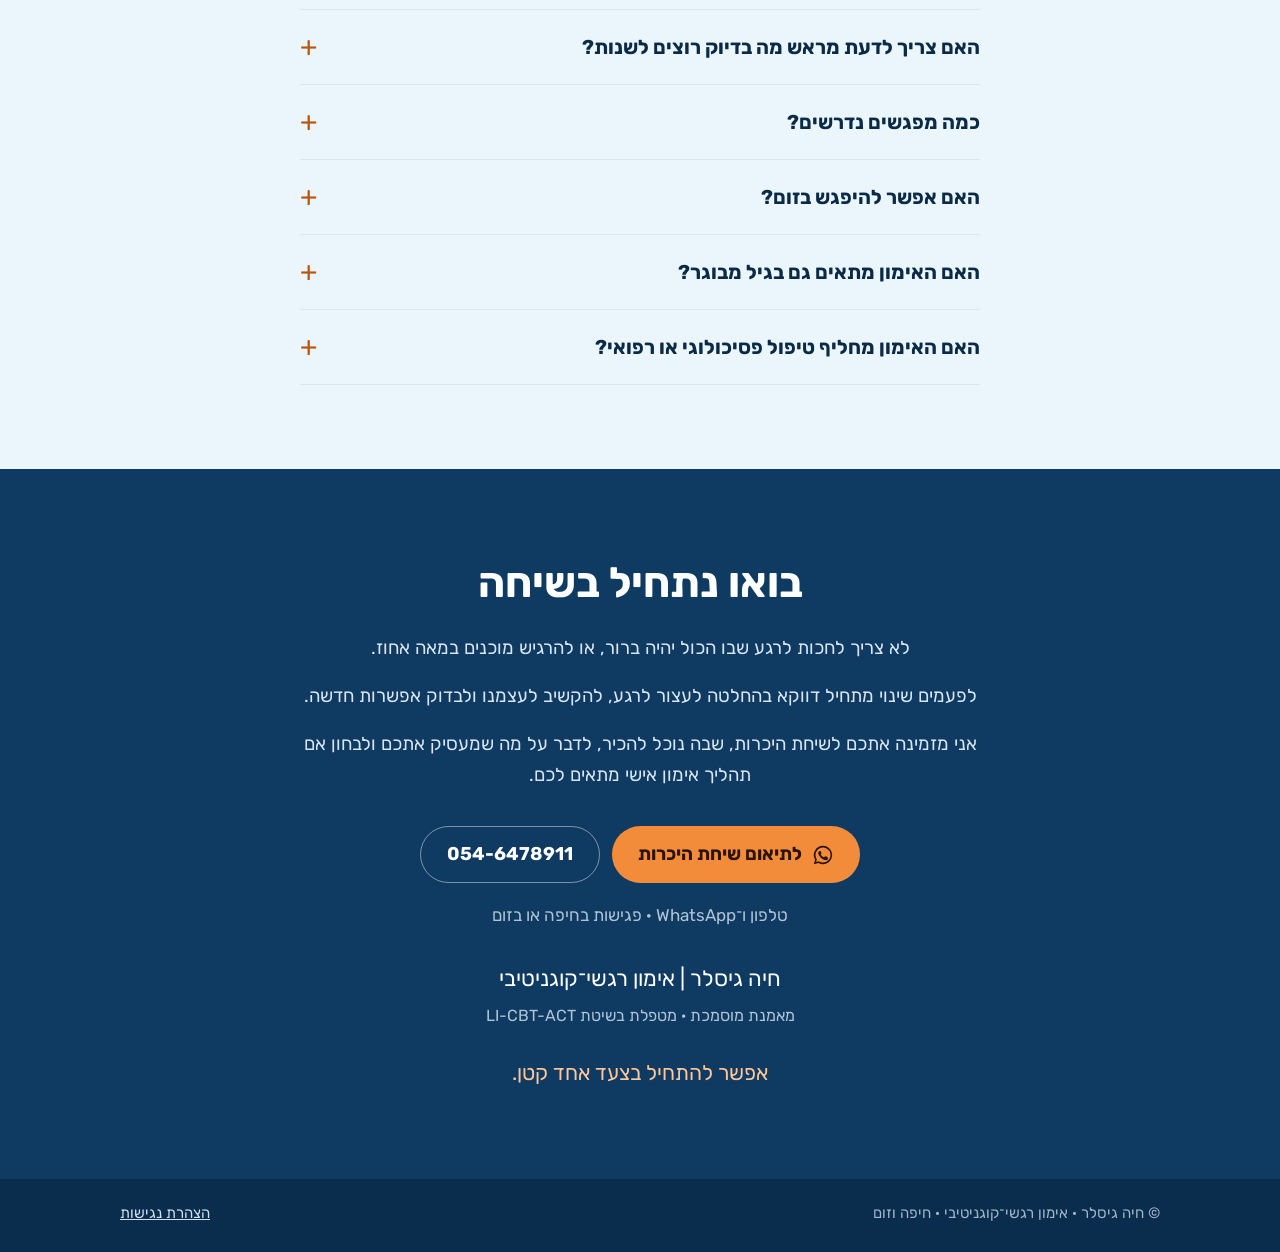
==== commit 527395ff: "website: Rubik font (Or's pick), portrait centered on face Co-Authored-By: Claude Opus 5.5 (1M conte" ====
--- a/index.html
+++ b/index.html
@@ -13,7 +13,7 @@
 <meta property="og:locale" content="he_IL">
 <meta name="theme-color" content="#FBF8F3">
 <link rel="icon" href="data:image/svg+xml,<svg xmlns='http://www.w3.org/2000/svg' viewBox='0 0 64 64'><circle cx='32' cy='32' r='32' fill='%23F28C3B'/><text x='32' y='45' font-size='38' text-anchor='middle' fill='white' font-family='serif' font-weight='700'>ח</text></svg>">
-<link rel="preload" href="assets/fonts/frank-ruhl-libre-hebrew-900-normal.woff2" as="font" type="font/woff2" crossorigin>
+<link rel="preload" href="assets/fonts/rubik-hebrew-700-normal.woff2" as="font" type="font/woff2" crossorigin>
 <link rel="stylesheet" href="assets/fonts/fonts.css">
 <link rel="stylesheet" href="assets/style.css">
 </head>
@@ -54,7 +54,7 @@
       <p class="meta"><span>שיחת היכרות ללא עלות</span><span>פגישות בחיפה או בזום</span><span>לנשים ולגברים</span></p>
     </div>
     <figure class="portrait">
-      <img src="assets/haya.jpg" width="560" height="684" alt="חיה גיסלר, מאמנת מוסמכת">
+      <img src="assets/haya.jpg" width="480" height="606" alt="חיה גיסלר, מאמנת מוסמכת">
       <figcaption><b>חיה גיסלר</b>מאמנת מוסמכת · <span class="ltr">LI-CBT-ACT</span></figcaption>
     </figure>
   </div>
--- a/assets/fonts/fonts.css
+++ b/assets/fonts/fonts.css
@@ -1,14 +1,9 @@
-@font-face{font-family:'Frank Ruhl Libre';font-style:normal;font-weight:300;font-display:swap;src:url(frank-ruhl-libre-hebrew-300-normal.woff2) format('woff2');unicode-range:U+0307-0308,U+0590-05FF,U+200C-2010,U+20AA,U+25CC,U+FB1D-FB4F}
-@font-face{font-family:'Frank Ruhl Libre';font-style:normal;font-weight:300;font-display:swap;src:url(frank-ruhl-libre-latin-300-normal.woff2) format('woff2');unicode-range:U+0000-00FF,U+0131,U+0152-0153,U+02BB-02BC,U+02C6,U+02DA,U+02DC,U+0304,U+0308,U+0329,U+2000-206F,U+20AC,U+2122,U+2191,U+2193,U+2212,U+2215,U+FEFF,U+FFFD}
-@font-face{font-family:'Frank Ruhl Libre';font-style:normal;font-weight:700;font-display:swap;src:url(frank-ruhl-libre-hebrew-700-normal.woff2) format('woff2');unicode-range:U+0307-0308,U+0590-05FF,U+200C-2010,U+20AA,U+25CC,U+FB1D-FB4F}
-@font-face{font-family:'Frank Ruhl Libre';font-style:normal;font-weight:700;font-display:swap;src:url(frank-ruhl-libre-latin-700-normal.woff2) format('woff2');unicode-range:U+0000-00FF,U+0131,U+0152-0153,U+02BB-02BC,U+02C6,U+02DA,U+02DC,U+0304,U+0308,U+0329,U+2000-206F,U+20AC,U+2122,U+2191,U+2193,U+2212,U+2215,U+FEFF,U+FFFD}
-@font-face{font-family:'Frank Ruhl Libre';font-style:normal;font-weight:900;font-display:swap;src:url(frank-ruhl-libre-hebrew-900-normal.woff2) format('woff2');unicode-range:U+0307-0308,U+0590-05FF,U+200C-2010,U+20AA,U+25CC,U+FB1D-FB4F}
-@font-face{font-family:'Frank Ruhl Libre';font-style:normal;font-weight:900;font-display:swap;src:url(frank-ruhl-libre-latin-900-normal.woff2) format('woff2');unicode-range:U+0000-00FF,U+0131,U+0152-0153,U+02BB-02BC,U+02C6,U+02DA,U+02DC,U+0304,U+0308,U+0329,U+2000-206F,U+20AC,U+2122,U+2191,U+2193,U+2212,U+2215,U+FEFF,U+FFFD}
-@font-face{font-family:'Assistant';font-style:normal;font-weight:400;font-display:swap;src:url(assistant-hebrew-400-normal.woff2) format('woff2');unicode-range:U+0307-0308,U+0590-05FF,U+200C-2010,U+20AA,U+25CC,U+FB1D-FB4F}
-@font-face{font-family:'Assistant';font-style:normal;font-weight:400;font-display:swap;src:url(assistant-latin-400-normal.woff2) format('woff2');unicode-range:U+0000-00FF,U+0131,U+0152-0153,U+02BB-02BC,U+02C6,U+02DA,U+02DC,U+0304,U+0308,U+0329,U+2000-206F,U+20AC,U+2122,U+2191,U+2193,U+2212,U+2215,U+FEFF,U+FFFD}
-@font-face{font-family:'Assistant';font-style:normal;font-weight:600;font-display:swap;src:url(assistant-hebrew-600-normal.woff2) format('woff2');unicode-range:U+0307-0308,U+0590-05FF,U+200C-2010,U+20AA,U+25CC,U+FB1D-FB4F}
-@font-face{font-family:'Assistant';font-style:normal;font-weight:600;font-display:swap;src:url(assistant-latin-600-normal.woff2) format('woff2');unicode-range:U+0000-00FF,U+0131,U+0152-0153,U+02BB-02BC,U+02C6,U+02DA,U+02DC,U+0304,U+0308,U+0329,U+2000-206F,U+20AC,U+2122,U+2191,U+2193,U+2212,U+2215,U+FEFF,U+FFFD}
-@font-face{font-family:'Assistant';font-style:normal;font-weight:700;font-display:swap;src:url(assistant-hebrew-700-normal.woff2) format('woff2');unicode-range:U+0307-0308,U+0590-05FF,U+200C-2010,U+20AA,U+25CC,U+FB1D-FB4F}
-@font-face{font-family:'Assistant';font-style:normal;font-weight:700;font-display:swap;src:url(assistant-latin-700-normal.woff2) format('woff2');unicode-range:U+0000-00FF,U+0131,U+0152-0153,U+02BB-02BC,U+02C6,U+02DA,U+02DC,U+0304,U+0308,U+0329,U+2000-206F,U+20AC,U+2122,U+2191,U+2193,U+2212,U+2215,U+FEFF,U+FFFD}
-@font-face{font-family:'Assistant';font-style:normal;font-weight:800;font-display:swap;src:url(assistant-hebrew-800-normal.woff2) format('woff2');unicode-range:U+0307-0308,U+0590-05FF,U+200C-2010,U+20AA,U+25CC,U+FB1D-FB4F}
-@font-face{font-family:'Assistant';font-style:normal;font-weight:800;font-display:swap;src:url(assistant-latin-800-normal.woff2) format('woff2');unicode-range:U+0000-00FF,U+0131,U+0152-0153,U+02BB-02BC,U+02C6,U+02DA,U+02DC,U+0304,U+0308,U+0329,U+2000-206F,U+20AC,U+2122,U+2191,U+2193,U+2212,U+2215,U+FEFF,U+FFFD}
+/* Rubik (OFL), same font as bula.co.il. From @fontsource/rubik 5.3.0 */
+@font-face{font-family:'Rubik';font-style:normal;font-weight:400;font-display:swap;src:url(rubik-hebrew-400-normal.woff2) format('woff2');unicode-range:U+0307-0308,U+0590-05FF,U+200C-2010,U+20AA,U+25CC,U+FB1D-FB4F}
+@font-face{font-family:'Rubik';font-style:normal;font-weight:400;font-display:swap;src:url(rubik-latin-400-normal.woff2) format('woff2');unicode-range:U+0000-00FF,U+0131,U+0152-0153,U+02BB-02BC,U+02C6,U+02DA,U+02DC,U+0304,U+0308,U+0329,U+2000-206F,U+20AC,U+2122,U+2191,U+2193,U+2212,U+2215,U+FEFF,U+FFFD}
+@font-face{font-family:'Rubik';font-style:normal;font-weight:500;font-display:swap;src:url(rubik-hebrew-500-normal.woff2) format('woff2');unicode-range:U+0307-0308,U+0590-05FF,U+200C-2010,U+20AA,U+25CC,U+FB1D-FB4F}
+@font-face{font-family:'Rubik';font-style:normal;font-weight:500;font-display:swap;src:url(rubik-latin-500-normal.woff2) format('woff2');unicode-range:U+0000-00FF,U+0131,U+0152-0153,U+02BB-02BC,U+02C6,U+02DA,U+02DC,U+0304,U+0308,U+0329,U+2000-206F,U+20AC,U+2122,U+2191,U+2193,U+2212,U+2215,U+FEFF,U+FFFD}
+@font-face{font-family:'Rubik';font-style:normal;font-weight:700;font-display:swap;src:url(rubik-hebrew-700-normal.woff2) format('woff2');unicode-range:U+0307-0308,U+0590-05FF,U+200C-2010,U+20AA,U+25CC,U+FB1D-FB4F}
+@font-face{font-family:'Rubik';font-style:normal;font-weight:700;font-display:swap;src:url(rubik-latin-700-normal.woff2) format('woff2');unicode-range:U+0000-00FF,U+0131,U+0152-0153,U+02BB-02BC,U+02C6,U+02DA,U+02DC,U+0304,U+0308,U+0329,U+2000-206F,U+20AC,U+2122,U+2191,U+2193,U+2212,U+2215,U+FEFF,U+FFFD}
+@font-face{font-family:'Rubik';font-style:normal;font-weight:800;font-display:swap;src:url(rubik-hebrew-800-normal.woff2) format('woff2');unicode-range:U+0307-0308,U+0590-05FF,U+200C-2010,U+20AA,U+25CC,U+FB1D-FB4F}
+@font-face{font-family:'Rubik';font-style:normal;font-weight:800;font-display:swap;src:url(rubik-latin-800-normal.woff2) format('woff2');unicode-range:U+0000-00FF,U+0131,U+0152-0153,U+02BB-02BC,U+02C6,U+02DA,U+02DC,U+0304,U+0308,U+0329,U+2000-206F,U+20AC,U+2122,U+2191,U+2193,U+2212,U+2215,U+FEFF,U+FFFD}
--- a/assets/style.css
+++ b/assets/style.css
@@ -8,7 +8,7 @@
 }
 *{box-sizing:border-box;margin:0;padding:0}
 html{scroll-behavior:smooth;scroll-padding-top:76px}
-body{font-family:'Assistant',system-ui,sans-serif;font-size:18.5px;line-height:1.7;color:var(--ink2);background:var(--paper);-webkit-font-smoothing:antialiased;text-rendering:optimizeLegibility}
+body{font-family:'Rubik',system-ui,sans-serif;font-size:18.5px;line-height:1.7;color:var(--ink2);background:var(--paper);-webkit-font-smoothing:antialiased;text-rendering:optimizeLegibility}
 img{max-width:100%;display:block}
 a{color:var(--head)}
 p{text-wrap:pretty}
@@ -17,10 +17,10 @@
 .ltr{direction:ltr;unicode-bidi:isolate;white-space:nowrap}
 .wrap{max-width:var(--wrap);margin:0 auto;padding:0 20px}
 .narrow{max-width:720px}
-h1,h2,h3{font-family:'Frank Ruhl Libre',serif;color:var(--ink);line-height:1.2;text-wrap:balance}
+h1,h2,h3{font-family:'Rubik',sans-serif;color:var(--ink);line-height:1.25;text-wrap:balance}
 h2{font-size:clamp(30px,4.2vw,42px);font-weight:700;margin-bottom:.55em}
 h3{font-size:23px;font-weight:700;margin-bottom:.4em}
-.kicker{display:block;font-family:'Assistant',sans-serif;font-size:15px;font-weight:700;letter-spacing:.06em;color:var(--accentText);margin-bottom:10px}
+.kicker{display:block;font-family:'Rubik',sans-serif;font-size:15px;font-weight:700;letter-spacing:.06em;color:var(--accentText);margin-bottom:10px}
 .lead{font-size:20.5px;color:var(--ink2)}
 section{padding:84px 0}
 .tint{background:var(--sky)}
@@ -42,7 +42,7 @@
 .top.scrolled{border-color:var(--line)}
 .top .wrap{display:flex;align-items:center;justify-content:space-between;gap:20px;height:68px}
 .brand{text-decoration:none;color:var(--ink);line-height:1.15}
-.brand b{display:block;font-family:'Frank Ruhl Libre',serif;font-size:22px}
+.brand b{display:block;font-family:'Rubik',sans-serif;font-size:22px}
 .brand span{font-size:14px;color:var(--muted)}
 .nav{display:flex;gap:24px;list-style:none}
 .nav a{color:var(--ink2);text-decoration:none;font-weight:600;font-size:16.5px}
@@ -51,20 +51,20 @@
 
 /* hero */
 .hero{padding:56px 0 76px}
-.hero .wrap{display:grid;grid-template-columns:1fr 300px;gap:72px;align-items:center}
-.hero h1{font-size:clamp(40px,6vw,66px);font-weight:900;margin-bottom:.25em}
-.hero h1 + .sub{font-family:'Frank Ruhl Libre',serif;font-size:clamp(22px,2.6vw,28px);font-weight:700;color:var(--head);line-height:1.35;margin-bottom:22px}
+.hero .wrap{display:grid;grid-template-columns:1fr 220px;gap:80px;align-items:center}
+.hero h1{font-size:clamp(40px,6vw,66px);font-weight:700;margin-bottom:.25em}
+.hero h1 + .sub{font-family:'Rubik',sans-serif;font-size:clamp(22px,2.6vw,28px);font-weight:700;color:var(--head);line-height:1.35;margin-bottom:22px}
 .hero .actions{display:flex;flex-wrap:wrap;gap:12px;margin-top:30px}
 .meta{display:flex;flex-wrap:wrap;gap:6px 18px;margin-top:16px;font-size:16px;color:var(--muted)}
 .meta span::before{content:"";display:inline-block;width:7px;height:7px;border-radius:50%;background:var(--accent);margin-left:8px;vertical-align:middle}
 .portrait{position:relative}
 .portrait img{width:100%;height:auto;aspect-ratio:4/4.7;object-fit:cover;object-position:50% 0;border-radius:200px 200px var(--r) var(--r);background:var(--sky2)}
 .portrait figcaption{margin-top:12px;text-align:center;font-size:15.5px;color:var(--muted)}
-.portrait figcaption b{font-family:'Frank Ruhl Libre',serif;font-size:19px;display:block;color:var(--ink)}
+.portrait figcaption b{font-family:'Rubik',sans-serif;font-size:19px;display:block;color:var(--ink)}
 
 /* intro */
 .intro .wrap{max-width:780px}
-.pull{font-family:'Frank Ruhl Libre',serif;font-size:clamp(24px,3vw,30px);font-weight:700;color:var(--ink);line-height:1.35;margin:1.1em 0}
+.pull{font-family:'Rubik',sans-serif;font-size:clamp(24px,3vw,30px);font-weight:700;color:var(--ink);line-height:1.35;margin:1.1em 0}
 .pull.accent{color:var(--accentText)}
 .intro .btn{margin-top:8px}
 
@@ -78,7 +78,7 @@
 .areas{display:grid;grid-template-columns:repeat(2,1fr);gap:20px;margin-top:30px}
 .area{background:#fff;border:1px solid var(--line);border-radius:var(--r);padding:28px 28px 24px}
 .area:first-child{grid-column:1/-1}
-.area h3 .ltr{font-family:'Assistant',sans-serif;font-weight:800;letter-spacing:.02em}
+.area h3 .ltr{font-family:'Rubik',sans-serif;font-weight:800;letter-spacing:.02em}
 .area details{margin-top:10px}
 .area summary{cursor:pointer;color:var(--head);font-weight:700;list-style:none;display:inline-flex;align-items:center;gap:6px;min-height:36px}
 .area summary::-webkit-details-marker{display:none}
@@ -89,7 +89,7 @@
 /* steps */
 .steps{list-style:none;counter-reset:s;margin-top:34px;display:grid;gap:0}
 .steps li{counter-increment:s;position:relative;padding:0 72px 30px 0}
-.steps li::before{content:counter(s);position:absolute;right:0;top:-2px;width:48px;height:48px;border-radius:50%;background:#fff;border:2px solid var(--accent);color:var(--accentText);font-family:'Frank Ruhl Libre',serif;font-weight:900;font-size:22px;display:grid;place-items:center}
+.steps li::before{content:counter(s);position:absolute;right:0;top:-2px;width:48px;height:48px;border-radius:50%;background:#fff;border:2px solid var(--accent);color:var(--accentText);font-family:'Rubik',sans-serif;font-weight:700;font-size:22px;display:grid;place-items:center}
 .steps li::after{content:"";position:absolute;right:23px;top:50px;bottom:4px;width:2px;background:var(--sky2)}
 .steps li:last-child::after{display:none}
 .steps h3{font-size:22px;margin-bottom:.15em}
@@ -98,12 +98,12 @@
 /* approach */
 .pillars{list-style:none;display:grid;grid-template-columns:repeat(5,1fr);gap:14px;margin:30px 0}
 .pillars li{background:#fff;border-radius:14px;padding:20px 18px;border-top:4px solid var(--head);line-height:1.5;font-size:17px}
-.pillars b{display:block;font-family:'Frank Ruhl Libre',serif;font-size:21px;color:var(--head);margin-bottom:4px}
+.pillars b{display:block;font-family:'Rubik',sans-serif;font-size:21px;color:var(--head);margin-bottom:4px}
 
 /* about */
 .about .wrap{display:grid;grid-template-columns:.6fr 1.4fr;gap:56px;align-items:start}
 .about aside{position:sticky;top:100px}
-.about aside blockquote{font-family:'Frank Ruhl Libre',serif;font-size:27px;font-weight:700;color:var(--ink);line-height:1.35;text-wrap:balance}
+.about aside blockquote{font-family:'Rubik',sans-serif;font-size:27px;font-weight:700;color:var(--ink);line-height:1.35;text-wrap:balance}
 .about aside blockquote::before{content:"”";display:block;font-size:80px;line-height:.6;color:var(--accent);margin-bottom:8px}
 .creds{margin-top:40px;padding-top:32px;border-top:1px solid var(--line)}
 .creds ul{list-style:none;display:flex;flex-wrap:wrap;gap:8px;margin:4px 0 18px}
@@ -126,9 +126,9 @@
 .contact .actions{display:flex;flex-wrap:wrap;justify-content:center;gap:12px;margin:34px 0 18px}
 .contact .btn-line{background:transparent;color:#fff;border-color:rgba(255,255,255,.45)}
 .contact .btn-line:hover{border-color:#fff}
-.sign{margin-top:30px;font-family:'Frank Ruhl Libre',serif;font-size:22px;color:#fff}
-.sign small{display:block;font-family:'Assistant',sans-serif;font-size:16px;color:#AFC4D6;margin-top:4px}
-.last{margin-top:26px;font-family:'Frank Ruhl Libre',serif;font-size:21px;color:#FFC79A}
+.sign{margin-top:30px;font-family:'Rubik',sans-serif;font-size:22px;color:#fff}
+.sign small{display:block;font-family:'Rubik',sans-serif;font-size:16px;color:#AFC4D6;margin-top:4px}
+.last{margin-top:26px;font-family:'Rubik',sans-serif;font-size:21px;color:#FFC79A}
 footer{background:#0A2D4D;color:#9FB6CA;font-size:15px;padding:22px 0 26px}
 footer .wrap{display:flex;flex-wrap:wrap;justify-content:space-between;gap:10px}
 footer a{color:#CFE0EE}
@@ -140,7 +140,7 @@
   .nav{display:none}
   .hero .wrap,.about .wrap{grid-template-columns:1fr;gap:34px}
   .portrait{order:-1;display:flex;align-items:center;gap:16px}
-  .portrait img{width:92px;height:92px;aspect-ratio:1;border-radius:50%;object-position:50% 12%;box-shadow:0 0 0 4px #fff,0 0 0 5px var(--line)}
+  .portrait img{width:92px;height:92px;aspect-ratio:1;border-radius:50%;object-position:50% 45%;box-shadow:0 0 0 4px #fff,0 0 0 5px var(--line)}
   .portrait figcaption{margin:0;text-align:right}
   .about aside{position:static}
   .pillars{grid-template-columns:1fr 1fr}
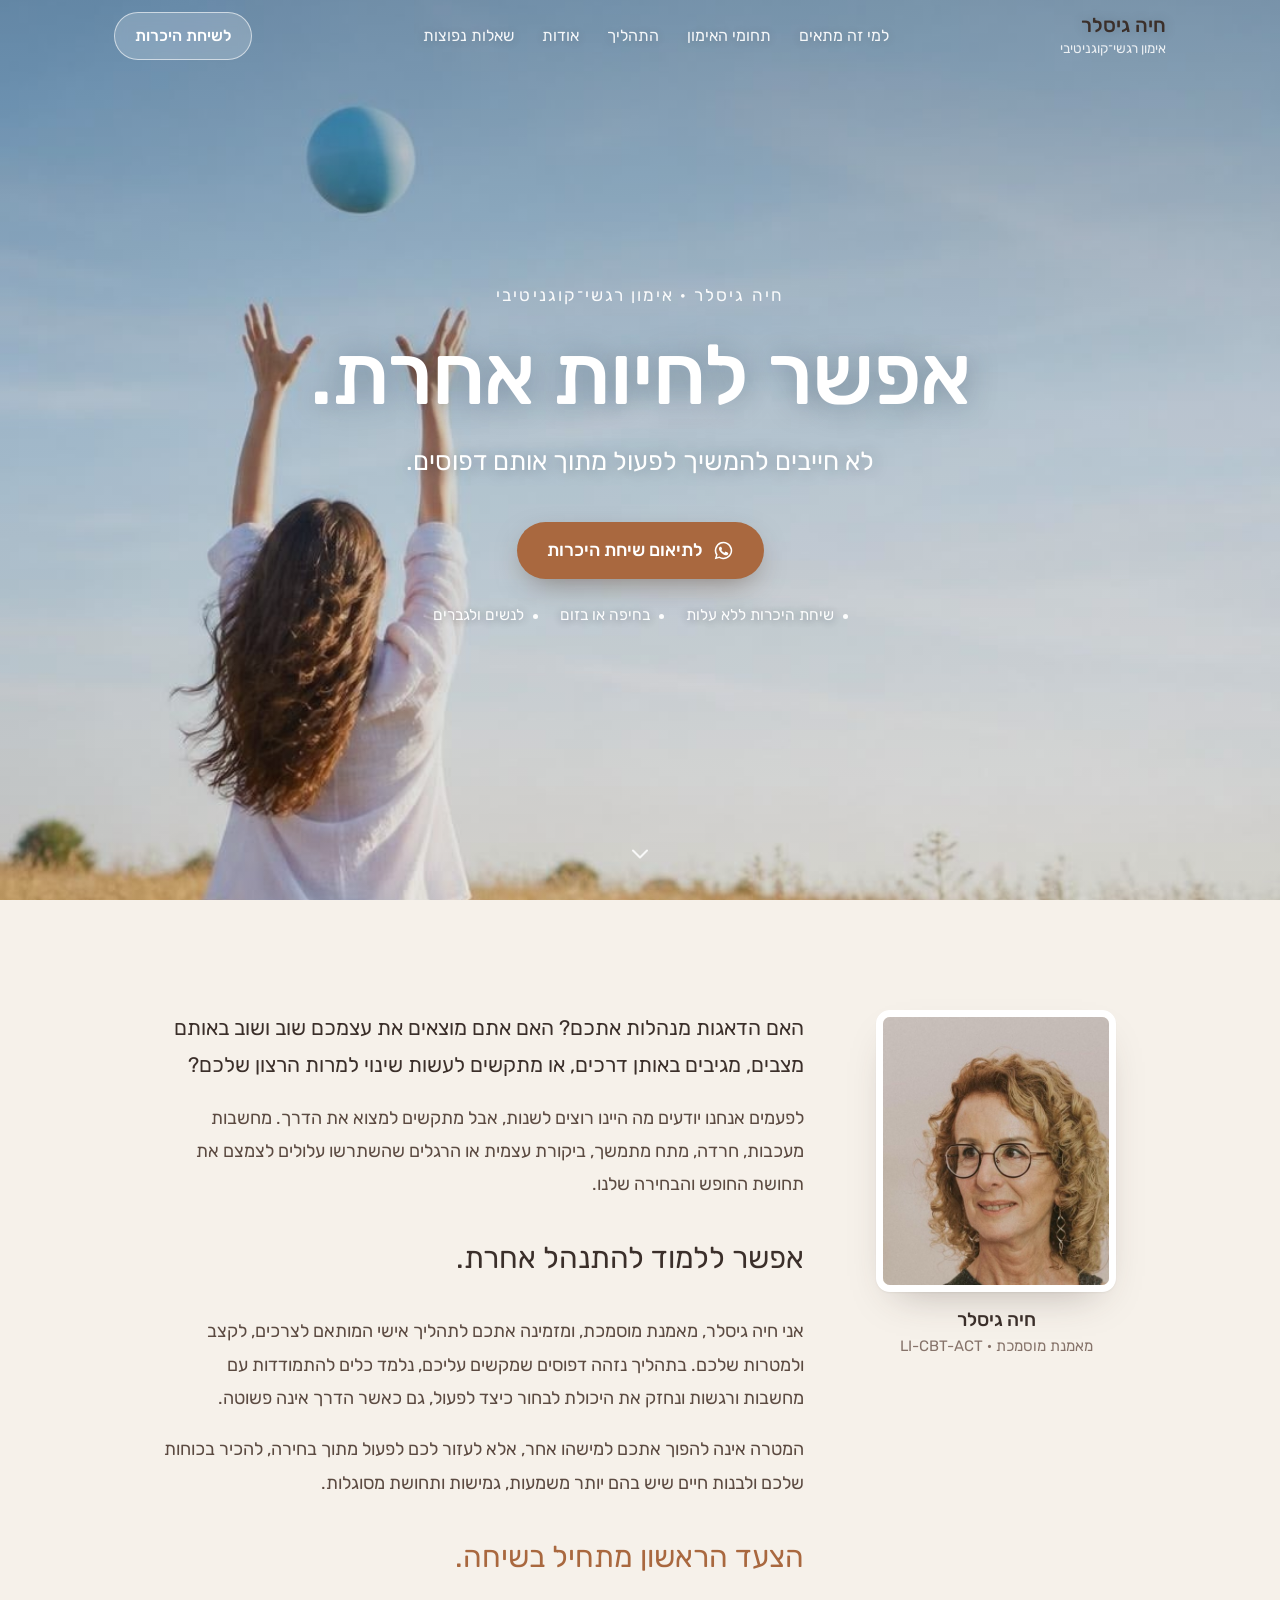
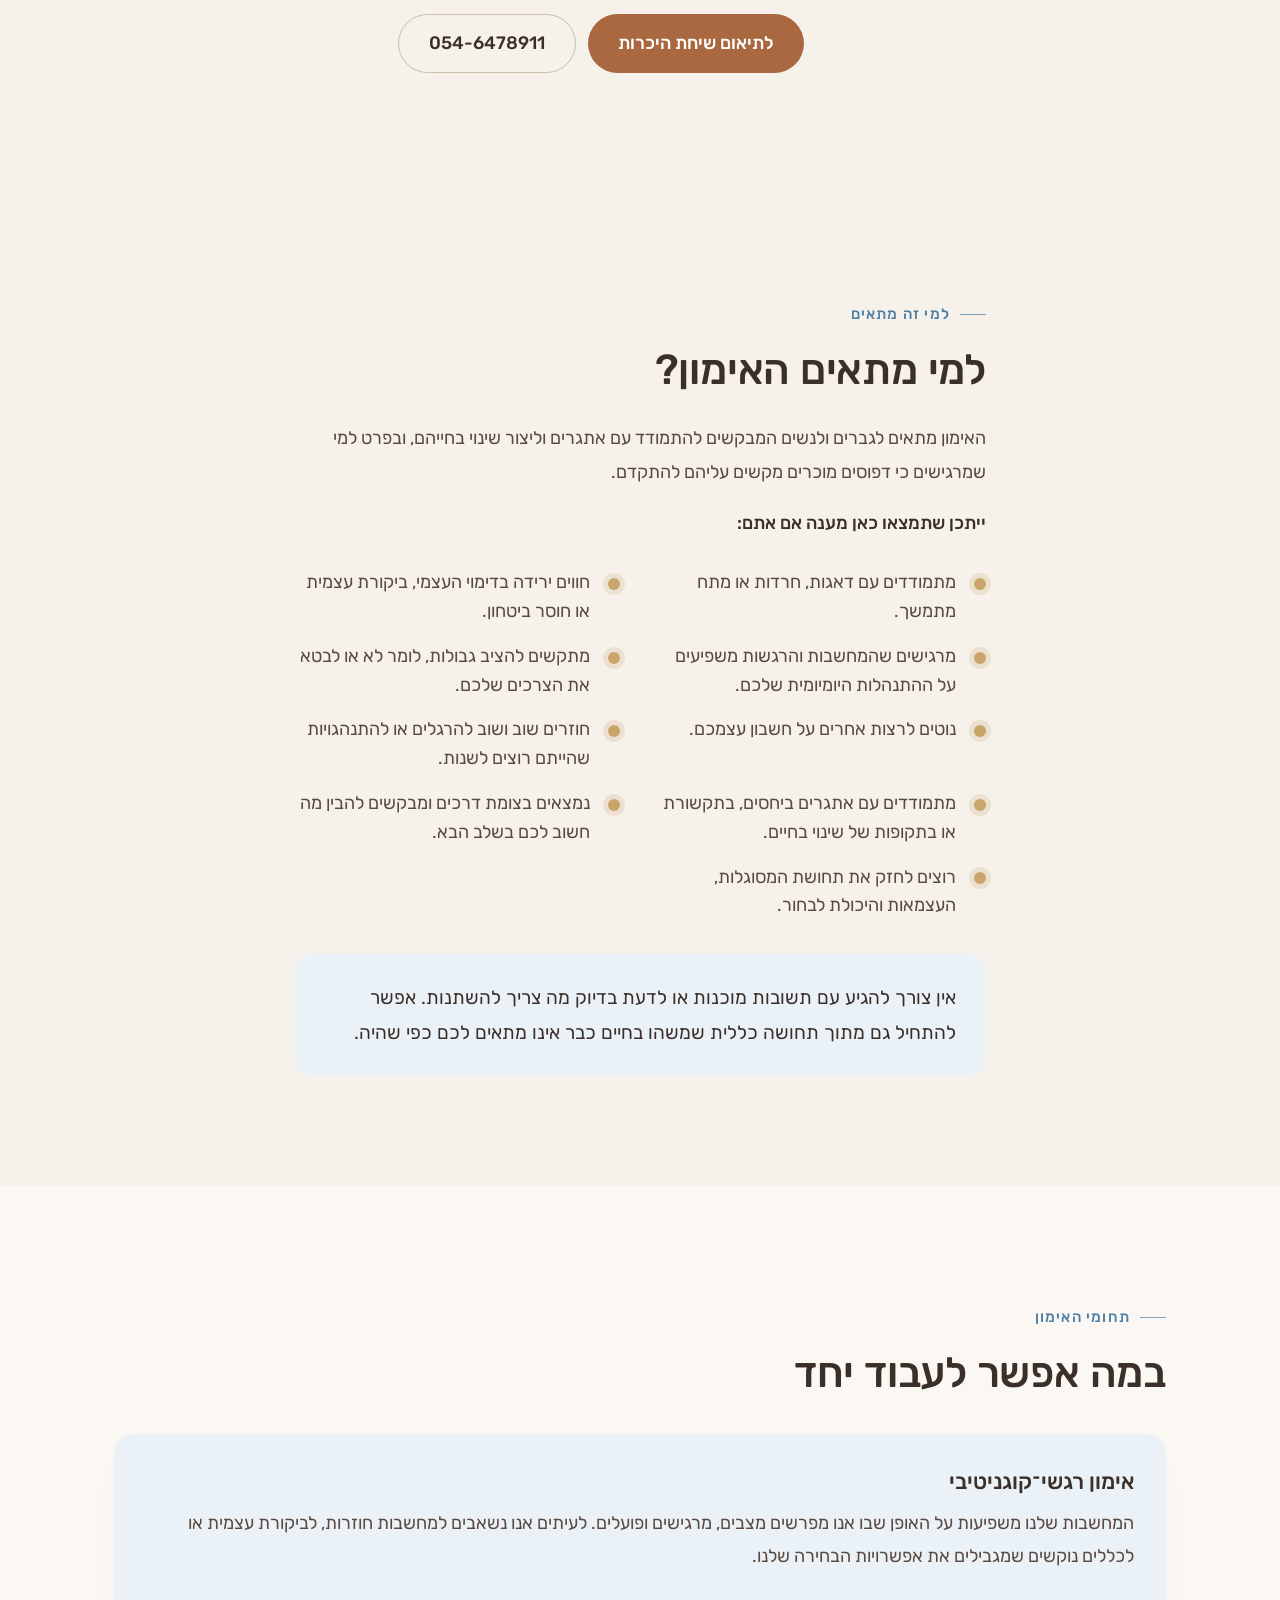
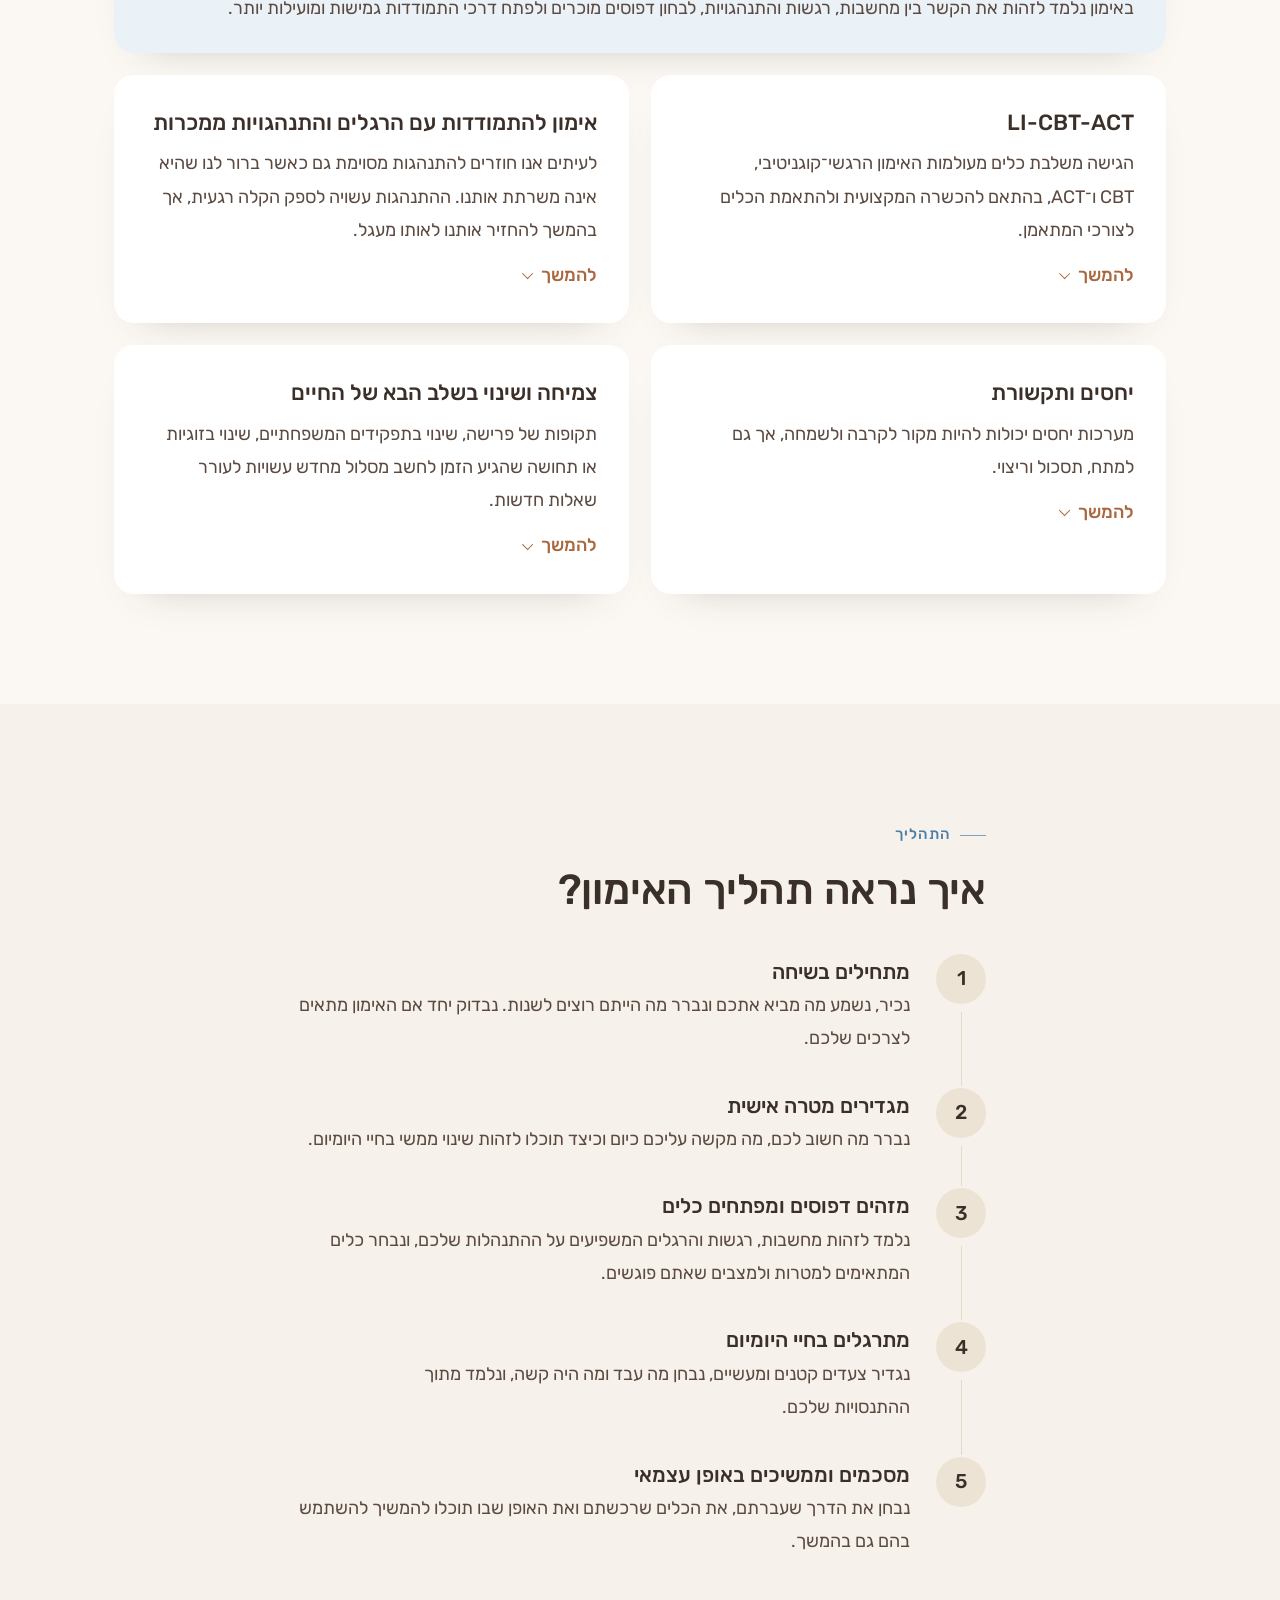
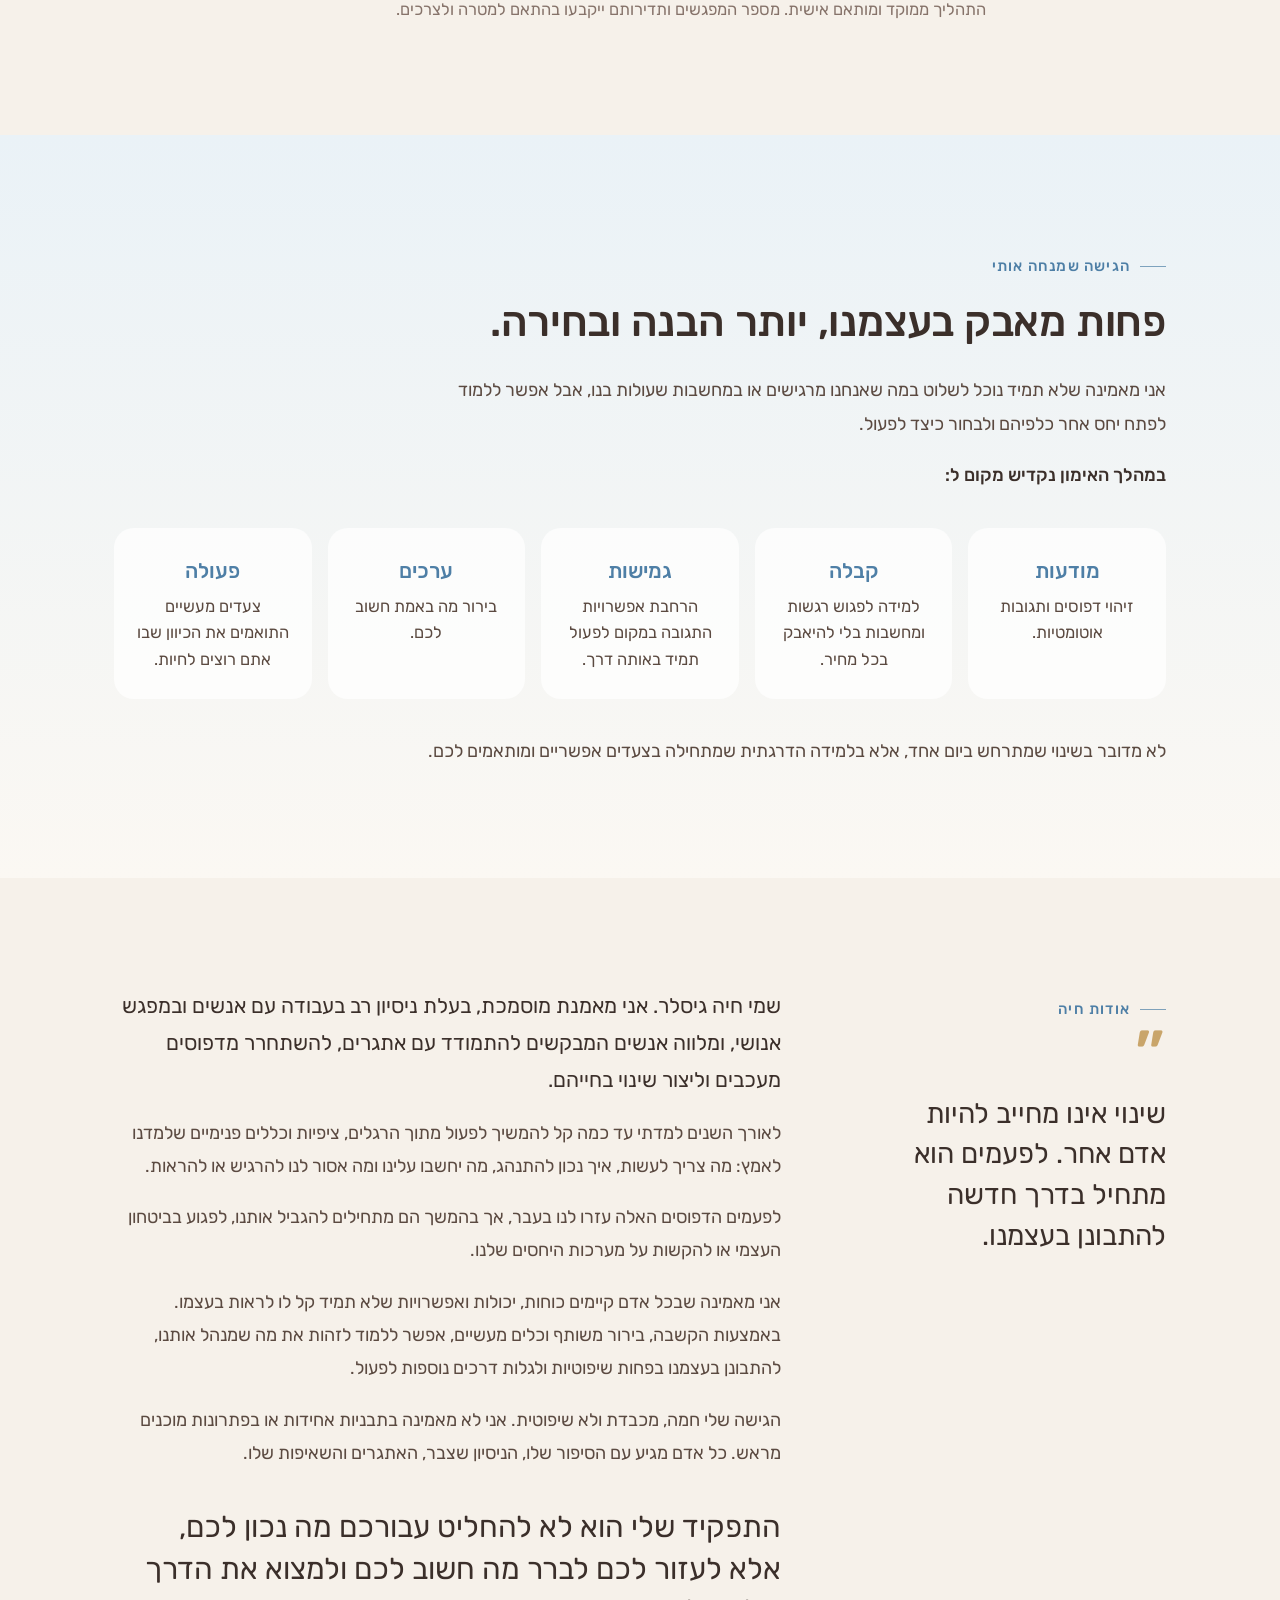
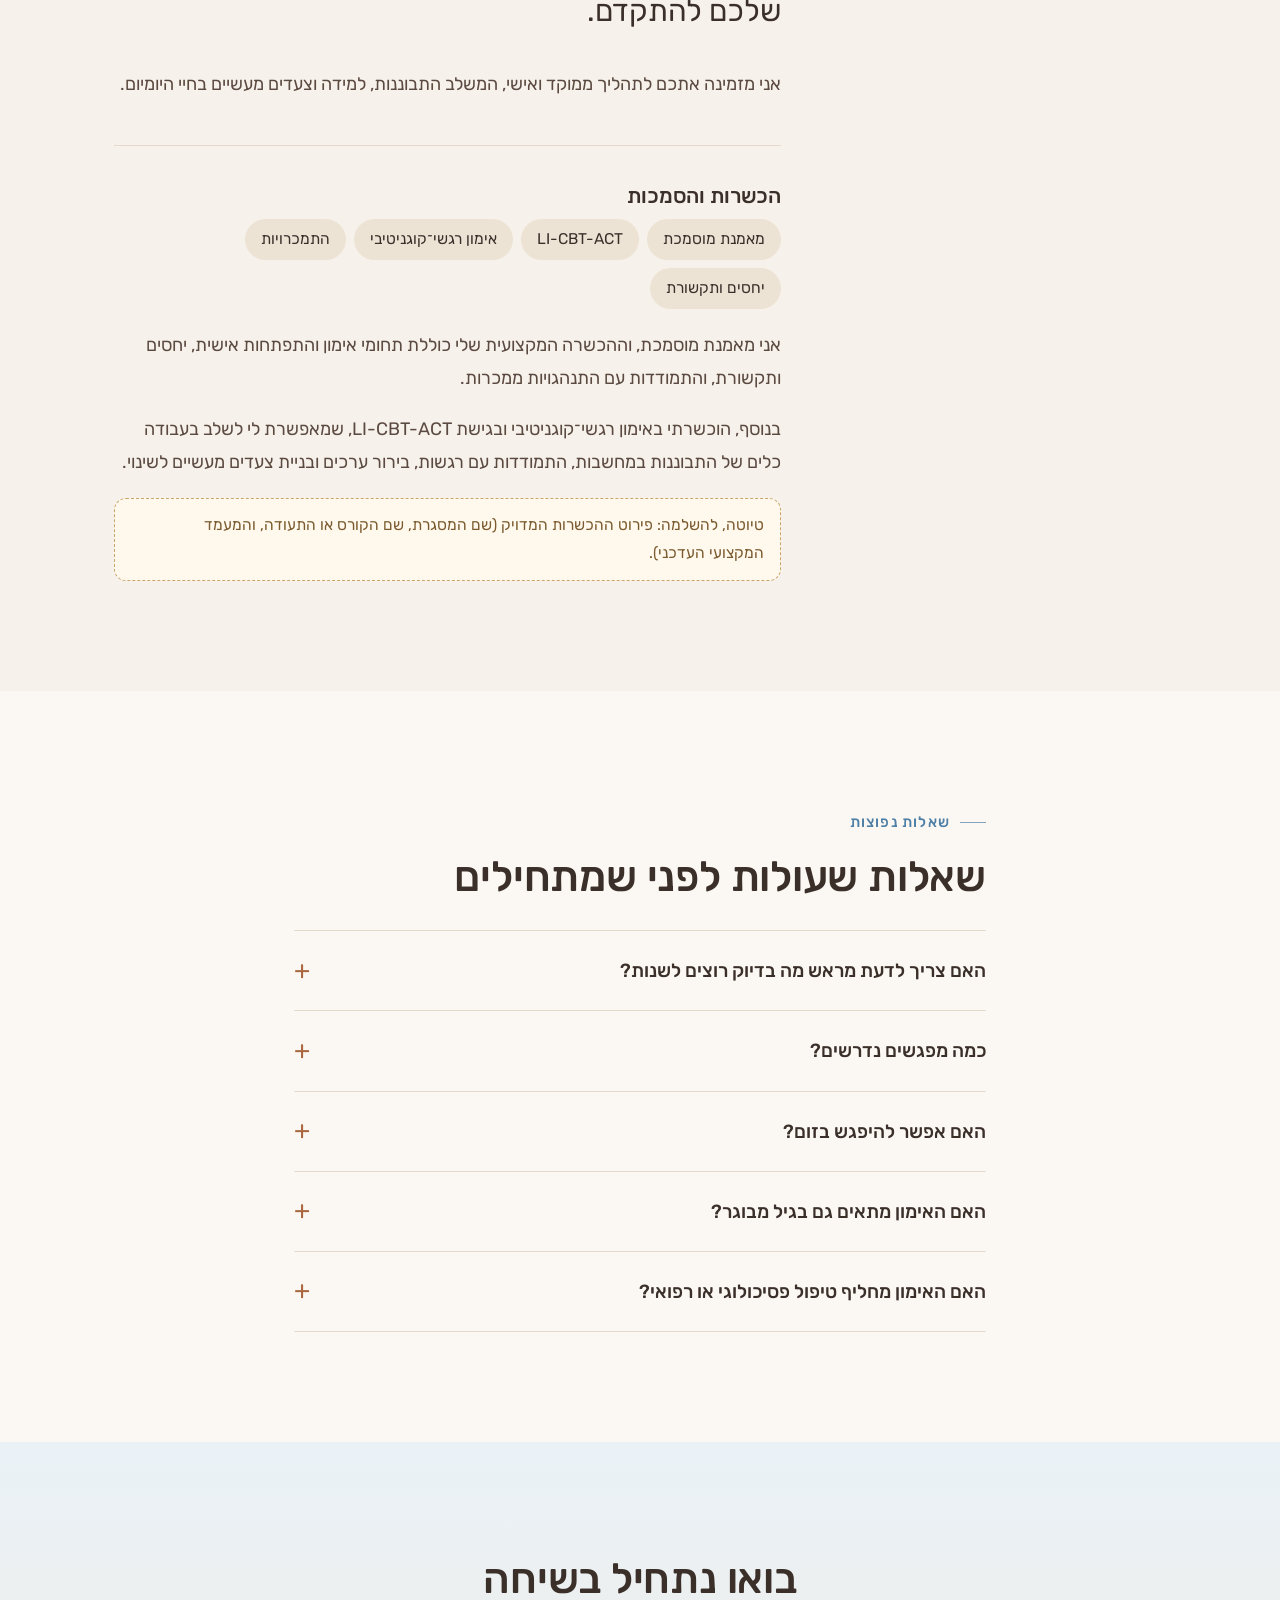
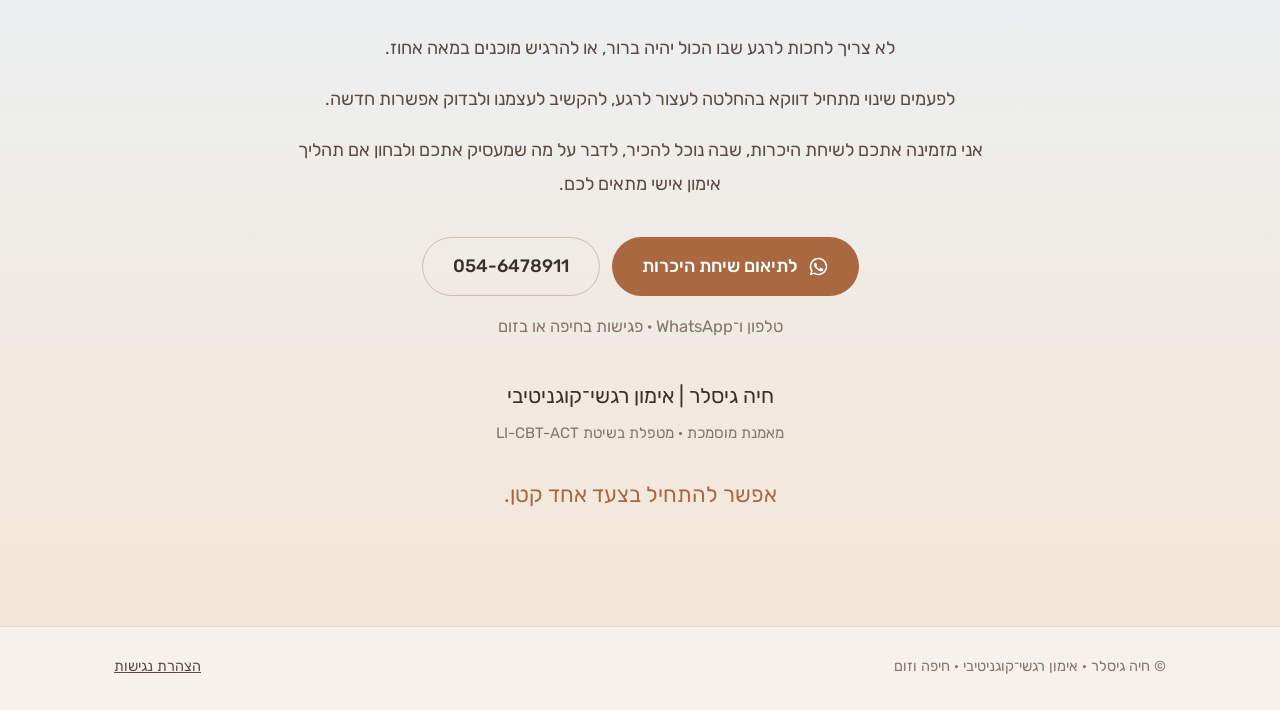
==== commit 082b6490: "website v2: full cover photo, warm calm palette (Or: more inviting, yoga-studio feel) Co-Authored-By" ====
--- a/index.html
+++ b/index.html
@@ -9,11 +9,11 @@
 <meta name="description" content="אימון אישי קצר מועד לנשים ולגברים: התמודדות עם דאגות, חרדה ומתח, דפוסים חוזרים, הרגלים ממכרים, יחסים ותקשורת. בשילוב LI-CBT-ACT. בחיפה או בזום. שיחת היכרות ללא עלות.">
 <meta property="og:title" content="חיה גיסלר | אימון רגשי־קוגניטיבי">
 <meta property="og:description" content="אפשר לחיות אחרת. לא חייבים להמשיך לפעול מתוך אותם דפוסים.">
-<meta property="og:image" content="assets/haya.jpg">
+<meta property="og:image" content="assets/cover-wide.jpg">
 <meta property="og:locale" content="he_IL">
-<meta name="theme-color" content="#FBF8F3">
+<meta name="theme-color" content="#F6F1EA">
 <link rel="icon" href="data:image/svg+xml,<svg xmlns='http://www.w3.org/2000/svg' viewBox='0 0 64 64'><circle cx='32' cy='32' r='32' fill='%23F28C3B'/><text x='32' y='45' font-size='38' text-anchor='middle' fill='white' font-family='serif' font-weight='700'>ח</text></svg>">
-<link rel="preload" href="assets/fonts/rubik-hebrew-700-normal.woff2" as="font" type="font/woff2" crossorigin>
+<link rel="preload" href="assets/cover-wide.jpg" as="image" media="(min-width:701px)">
 <link rel="stylesheet" href="assets/fonts/fonts.css">
 <link rel="stylesheet" href="assets/style.css">
 </head>
@@ -38,36 +38,44 @@
 
 <main id="main">
 
-<section class="hero">
-  <div class="wrap">
-    <div>
-      <h1>אפשר לחיות אחרת.</h1>
-      <p class="sub">לא חייבים להמשיך לפעול מתוך אותם דפוסים.</p>
-      <p class="lead">האם הדאגות מנהלות אתכם? האם אתם מוצאים את עצמכם שוב ושוב באותם מצבים, מגיבים באותן דרכים, או מתקשים לעשות שינוי למרות הרצון שלכם?</p>
-      <div class="actions">
-        <a class="btn btn-main js-wa" href="https://wa.me/972546478911">
-          <svg viewBox="0 0 24 24" aria-hidden="true"><path fill="currentColor" d="M12 2a10 10 0 0 0-8.6 15.1L2 22l5-1.3A10 10 0 1 0 12 2zm0 18.2a8.2 8.2 0 0 1-4.2-1.2l-.3-.2-3 .8.8-2.9-.2-.3A8.2 8.2 0 1 1 12 20.2zm4.5-6.1c-.2-.1-1.5-.7-1.7-.8-.2-.1-.4-.1-.6.1l-.8 1c-.1.2-.3.2-.5.1a6.7 6.7 0 0 1-3.3-2.9c-.3-.4.3-.4.7-1.3.1-.2 0-.3 0-.4l-.8-1.8c-.2-.5-.4-.4-.6-.4h-.5a1 1 0 0 0-.7.3 3 3 0 0 0-.9 2.2 5.1 5.1 0 0 0 1.1 2.7 11.7 11.7 0 0 0 4.5 4c1.7.7 2.3.8 3.2.6.5-.1 1.5-.6 1.7-1.2.2-.6.2-1.1.2-1.2-.1-.1-.3-.2-.5-.3z"/></svg>
-          לתיאום שיחת היכרות
-        </a>
-        <a class="btn btn-line" href="tel:+972546478911">התקשרו: <span class="ltr">054-6478911</span></a>
-      </div>
-      <p class="meta"><span>שיחת היכרות ללא עלות</span><span>פגישות בחיפה או בזום</span><span>לנשים ולגברים</span></p>
-    </div>
-    <figure class="portrait">
+<section class="cover" id="cover">
+  <picture>
+    <source media="(max-width:700px)" srcset="assets/cover-tall.jpg">
+    <img class="cover-img" src="assets/cover-wide.jpg" alt="אישה בשדה מושיטה ידיים אל כדור תכלת בשמיים">
+  </picture>
+  <div class="cover-text">
+    <p class="cover-name">חיה גיסלר · אימון רגשי־קוגניטיבי</p>
+    <h1>אפשר לחיות אחרת.</h1>
+    <p class="sub">לא חייבים להמשיך לפעול מתוך אותם דפוסים.</p>
+    <div class="actions">
+      <a class="btn btn-main js-wa" href="https://wa.me/972546478911">
+        <svg viewBox="0 0 24 24" aria-hidden="true"><path fill="currentColor" d="M12 2a10 10 0 0 0-8.6 15.1L2 22l5-1.3A10 10 0 1 0 12 2zm0 18.2a8.2 8.2 0 0 1-4.2-1.2l-.3-.2-3 .8.8-2.9-.2-.3A8.2 8.2 0 1 1 12 20.2zm4.5-6.1c-.2-.1-1.5-.7-1.7-.8-.2-.1-.4-.1-.6.1l-.8 1c-.1.2-.3.2-.5.1a6.7 6.7 0 0 1-3.3-2.9c-.3-.4.3-.4.7-1.3.1-.2 0-.3 0-.4l-.8-1.8c-.2-.5-.4-.4-.6-.4h-.5a1 1 0 0 0-.7.3 3 3 0 0 0-.9 2.2 5.1 5.1 0 0 0 1.1 2.7 11.7 11.7 0 0 0 4.5 4c1.7.7 2.3.8 3.2.6.5-.1 1.5-.6 1.7-1.2.2-.6.2-1.1.2-1.2-.1-.1-.3-.2-.5-.3z"/></svg>
+        לתיאום שיחת היכרות
+      </a>
+    </div>
+    <p class="meta"><span>שיחת היכרות ללא עלות</span><span>בחיפה או בזום</span><span>לנשים ולגברים</span></p>
+  </div>
+  <a class="cue" href="#intro" aria-label="גללו למטה"><svg viewBox="0 0 24 24" aria-hidden="true"><path d="M6 9l6 6 6-6" fill="none" stroke="currentColor" stroke-width="1.8" stroke-linecap="round" stroke-linejoin="round"/></svg></a>
+</section>
+
+<section class="intro" id="intro">
+  <div class="wrap">
+    <figure class="portrait reveal">
       <img src="assets/haya.jpg" width="480" height="606" alt="חיה גיסלר, מאמנת מוסמכת">
       <figcaption><b>חיה גיסלר</b>מאמנת מוסמכת · <span class="ltr">LI-CBT-ACT</span></figcaption>
     </figure>
-  </div>
-</section>
-
-<section class="intro tint">
-  <div class="wrap">
-    <p class="lead">לפעמים אנחנו יודעים מה היינו רוצים לשנות, אבל מתקשים למצוא את הדרך. מחשבות מעכבות, חרדה, מתח מתמשך, ביקורת עצמית או הרגלים שהשתרשו עלולים לצמצם את תחושת החופש והבחירה שלנו.</p>
-    <p class="pull">אפשר ללמוד להתנהל אחרת.</p>
-    <p>אני חיה גיסלר, מאמנת מוסמכת, ומזמינה אתכם לתהליך אישי המותאם לצרכים, לקצב ולמטרות שלכם. בתהליך נזהה דפוסים שמקשים עליכם, נלמד כלים להתמודדות עם מחשבות ורגשות ונחזק את היכולת לבחור כיצד לפעול, גם כאשר הדרך אינה פשוטה.</p>
-    <p>המטרה אינה להפוך אתכם למישהו אחר, אלא לעזור לכם לפעול מתוך בחירה, להכיר בכוחות שלכם ולבנות חיים שיש בהם יותר משמעות, גמישות ותחושת מסוגלות.</p>
-    <p class="pull accent">הצעד הראשון מתחיל בשיחה.</p>
-    <a class="btn btn-main js-wa" href="https://wa.me/972546478911">לתיאום שיחת היכרות</a>
+    <div class="reveal">
+      <p class="lead">האם הדאגות מנהלות אתכם? האם אתם מוצאים את עצמכם שוב ושוב באותם מצבים, מגיבים באותן דרכים, או מתקשים לעשות שינוי למרות הרצון שלכם?</p>
+      <p>לפעמים אנחנו יודעים מה היינו רוצים לשנות, אבל מתקשים למצוא את הדרך. מחשבות מעכבות, חרדה, מתח מתמשך, ביקורת עצמית או הרגלים שהשתרשו עלולים לצמצם את תחושת החופש והבחירה שלנו.</p>
+      <p class="pull">אפשר ללמוד להתנהל אחרת.</p>
+      <p>אני חיה גיסלר, מאמנת מוסמכת, ומזמינה אתכם לתהליך אישי המותאם לצרכים, לקצב ולמטרות שלכם. בתהליך נזהה דפוסים שמקשים עליכם, נלמד כלים להתמודדות עם מחשבות ורגשות ונחזק את היכולת לבחור כיצד לפעול, גם כאשר הדרך אינה פשוטה.</p>
+      <p>המטרה אינה להפוך אתכם למישהו אחר, אלא לעזור לכם לפעול מתוך בחירה, להכיר בכוחות שלכם ולבנות חיים שיש בהם יותר משמעות, גמישות ותחושת מסוגלות.</p>
+      <p class="pull accent">הצעד הראשון מתחיל בשיחה.</p>
+      <div class="actions">
+        <a class="btn btn-main js-wa" href="https://wa.me/972546478911">לתיאום שיחת היכרות</a>
+        <a class="btn btn-line" href="tel:+972546478911"><span class="ltr">054-6478911</span></a>
+      </div>
+    </div>
   </div>
 </section>
 
@@ -228,7 +236,7 @@
       </a>
       <a class="btn btn-line" href="tel:+972546478911"><span class="ltr">054-6478911</span></a>
     </div>
-    <p class="small" style="color:#AFC4D6">טלפון ו־WhatsApp · פגישות בחיפה או בזום</p>
+    <p class="small">טלפון ו־WhatsApp · פגישות בחיפה או בזום</p>
     <p class="sign">חיה גיסלר | אימון רגשי־קוגניטיבי<small>מאמנת מוסמכת · מטפלת בשיטת <span class="ltr">LI-CBT-ACT</span></small></p>
     <p class="last">אפשר להתחיל בצעד אחד קטן.</p>
   </div>
@@ -253,11 +261,16 @@
 document.querySelectorAll('.js-wa').forEach(a => a.href = 'https://wa.me/972546478911?text=' + msg);
 // header line on scroll; hide the floating button over the contact section
 const top_ = document.getElementById('top'), fab = document.querySelector('.fab');
-addEventListener('scroll', () => top_.classList.toggle('scrolled', scrollY > 8), {passive: true});
+const onScroll = () => top_.classList.toggle('scrolled', scrollY > innerHeight * 0.6);
+addEventListener('scroll', onScroll, {passive: true}); onScroll();
+// gentle fade-in while scrolling
+const rv = new IntersectionObserver(es => es.forEach(e => { if (e.isIntersecting) { e.target.classList.add('in'); rv.unobserve(e.target); } }), {rootMargin: '0px 0px -8% 0px'});
+document.querySelectorAll('.reveal, section:not(.cover) h2, .area, .steps li, .pillars li, .faq details, .checks').forEach(el => { el.classList.add('reveal'); rv.observe(el); });
+document.documentElement.classList.add('js');
 // hide the floating button while another WhatsApp button is on screen (hero, contact)
 const seen = new Set();
 const io = new IntersectionObserver(es => { es.forEach(e => e.isIntersecting ? seen.add(e.target) : seen.delete(e.target)); fab.classList.toggle('hide', seen.size > 0); });
-document.querySelectorAll('.hero .actions, #contact').forEach(el => io.observe(el));
+document.querySelectorAll('.cover .actions, #contact').forEach(el => io.observe(el));
 </script>
 </body>
 </html>
--- a/assets/style.css
+++ b/assets/style.css
@@ -1,166 +1,191 @@
-/* חיה גיסלר: palette "sky" from brand.md, on a warm paper background */
+/* חיה גיסלר: warm and calm (v2, after Or 17.10: "more inviting, like a yoga studio").
+   Colors come from the cover photo: cream and wheat from the field, soft sky from above. */
 :root{
-  --paper:#FBF8F3; --sky:#EAF5FC; --sky2:#CDE8F7; --line:#DCE6EE;
-  --ink:#0B2A45; --ink2:#23435E; --muted:#557089; --head:#1667A6;
-  --accent:#F28C3B; --accentDark:#C85F12; --accentText:#B9560F; --deep:#0F3B63;
-  --wa:#1DA851;
-  --r:18px; --wrap:1080px;
+  --cream:#F6F1EA; --paper:#FBF8F3; --sand:#EDE3D5; --sky:#EAF2F7; --sky2:#C9DFEC;
+  --ink:#3B2F2A; --ink2:#5B4A41; --muted:#86736A; --head:#4E7FA6;
+  --accent:#A9683F; --accentHover:#93572F; --wheat:#C9A56A; --line:#E4D9CB;
+  --wa:#25D366; --r:20px; --wrap:1100px;
 }
 *{box-sizing:border-box;margin:0;padding:0}
-html{scroll-behavior:smooth;scroll-padding-top:76px}
-body{font-family:'Rubik',system-ui,sans-serif;font-size:18.5px;line-height:1.7;color:var(--ink2);background:var(--paper);-webkit-font-smoothing:antialiased;text-rendering:optimizeLegibility}
+html{scroll-behavior:smooth;scroll-padding-top:72px}
+body{font-family:'Rubik',system-ui,sans-serif;font-weight:400;font-size:18px;line-height:1.85;color:var(--ink2);background:var(--cream);-webkit-font-smoothing:antialiased}
 img{max-width:100%;display:block}
-a{color:var(--head)}
+a{color:var(--accent)}
 p{text-wrap:pretty}
-p+p{margin-top:.9em}
-b,strong{color:var(--ink);font-weight:700}
+p+p{margin-top:1em}
+b,strong{color:var(--ink);font-weight:500}
 .ltr{direction:ltr;unicode-bidi:isolate;white-space:nowrap}
-.wrap{max-width:var(--wrap);margin:0 auto;padding:0 20px}
-.narrow{max-width:720px}
-h1,h2,h3{font-family:'Rubik',sans-serif;color:var(--ink);line-height:1.25;text-wrap:balance}
-h2{font-size:clamp(30px,4.2vw,42px);font-weight:700;margin-bottom:.55em}
-h3{font-size:23px;font-weight:700;margin-bottom:.4em}
-.kicker{display:block;font-family:'Rubik',sans-serif;font-size:15px;font-weight:700;letter-spacing:.06em;color:var(--accentText);margin-bottom:10px}
-.lead{font-size:20.5px;color:var(--ink2)}
-section{padding:84px 0}
-.tint{background:var(--sky)}
+.wrap{max-width:var(--wrap);margin:0 auto;padding:0 24px}
+.narrow{max-width:740px}
+h1,h2,h3{color:var(--ink);font-weight:500;line-height:1.3;text-wrap:balance}
+h2{font-size:clamp(30px,3.8vw,42px);margin-bottom:.6em;letter-spacing:-.005em}
+h3{font-size:21px;margin-bottom:.45em}
+.kicker{display:inline-flex;align-items:center;gap:10px;font-size:15px;font-weight:500;letter-spacing:.08em;color:var(--head);margin-bottom:14px}
+.kicker::before{content:"";width:26px;height:1px;background:currentColor;opacity:.7}
+.lead{font-size:21px;line-height:1.75;color:var(--ink)}
+section{padding:110px 0}
+.tint{background:var(--paper)}
 .skip{position:absolute;right:-999px;top:8px;background:#fff;padding:8px 14px;border-radius:8px;z-index:100}
 .skip:focus{right:8px}
-:focus-visible{outline:3px solid var(--accent);outline-offset:3px;border-radius:4px}
+:focus-visible{outline:2px solid var(--accent);outline-offset:3px;border-radius:4px}
 
 /* buttons */
-.btn{display:inline-flex;align-items:center;gap:10px;min-height:50px;padding:12px 26px;border-radius:999px;font-weight:700;font-size:18.5px;text-decoration:none;transition:background .15s,transform .15s}
-.btn svg{width:22px;height:22px;flex:none}
-.btn-main{background:var(--accent);color:#2A1300}
-.btn-main:hover{background:#F59D55}
-.btn-line{color:var(--ink);border:1.5px solid #B9CCDB;background:#fff}
+.btn{display:inline-flex;align-items:center;justify-content:center;gap:10px;min-height:52px;padding:12px 30px;border-radius:999px;font-weight:500;font-size:18px;text-decoration:none;transition:background .2s,border-color .2s,transform .2s}
+.btn svg{width:21px;height:21px;flex:none}
+.btn-main{background:var(--accent);color:#fff}
+.btn-main:hover{background:var(--accentHover)}
+.btn-line{color:var(--ink);border:1px solid #CDBDAA;background:transparent}
 .btn-line:hover{border-color:var(--ink)}
 .btn:active{transform:translateY(1px)}
+.actions{display:flex;flex-wrap:wrap;gap:12px}
 
-/* header */
-.top{position:sticky;top:0;z-index:20;background:rgba(251,248,243,.94);backdrop-filter:saturate(1.4) blur(8px);border-bottom:1px solid transparent;transition:border-color .2s}
-.top.scrolled{border-color:var(--line)}
-.top .wrap{display:flex;align-items:center;justify-content:space-between;gap:20px;height:68px}
-.brand{text-decoration:none;color:var(--ink);line-height:1.15}
-.brand b{display:block;font-family:'Rubik',sans-serif;font-size:22px}
-.brand span{font-size:14px;color:var(--muted)}
-.nav{display:flex;gap:24px;list-style:none}
-.nav a{color:var(--ink2);text-decoration:none;font-weight:600;font-size:16.5px}
-.nav a:hover{color:var(--head)}
-.top .btn{min-height:42px;padding:8px 18px;font-size:16.5px}
+/* header: transparent over the cover, cream after it */
+.top{position:fixed;inset:0 0 auto;z-index:20;transition:background .35s,box-shadow .35s}
+.top .wrap{display:flex;align-items:center;justify-content:space-between;gap:20px;height:72px}
+.brand{text-decoration:none;color:#fff;line-height:1.2;transition:color .35s}
+.brand b{display:block;font-size:20px;font-weight:500}
+.brand span{font-size:13.5px;opacity:.85}
+.nav{display:flex;gap:28px;list-style:none}
+.nav a{color:#fff;text-decoration:none;font-size:16px;opacity:.92;transition:color .35s}
+.nav a:hover{opacity:1}
+.top .btn{min-height:42px;padding:8px 20px;font-size:16px;background:rgba(255,255,255,.18);border:1px solid rgba(255,255,255,.6);color:#fff;backdrop-filter:blur(6px)}
+.top.scrolled{background:rgba(246,241,234,.94);backdrop-filter:blur(10px);box-shadow:0 1px 0 var(--line)}
+.top.scrolled .brand,.top.scrolled .nav a{color:var(--ink)}
+.top.scrolled .btn{background:var(--accent);border-color:var(--accent)}
+.top .brand b,.top .nav a{text-shadow:0 1px 12px rgba(30,50,70,.25)}
+.top.scrolled .brand b,.top.scrolled .nav a{text-shadow:none}
 
-/* hero */
-.hero{padding:56px 0 76px}
-.hero .wrap{display:grid;grid-template-columns:1fr 220px;gap:80px;align-items:center}
-.hero h1{font-size:clamp(40px,6vw,66px);font-weight:700;margin-bottom:.25em}
-.hero h1 + .sub{font-family:'Rubik',sans-serif;font-size:clamp(22px,2.6vw,28px);font-weight:700;color:var(--head);line-height:1.35;margin-bottom:22px}
-.hero .actions{display:flex;flex-wrap:wrap;gap:12px;margin-top:30px}
-.meta{display:flex;flex-wrap:wrap;gap:6px 18px;margin-top:16px;font-size:16px;color:var(--muted)}
-.meta span::before{content:"";display:inline-block;width:7px;height:7px;border-radius:50%;background:var(--accent);margin-left:8px;vertical-align:middle}
-.portrait{position:relative}
-.portrait img{width:100%;height:auto;aspect-ratio:4/4.7;object-fit:cover;object-position:50% 0;border-radius:200px 200px var(--r) var(--r);background:var(--sky2)}
-.portrait figcaption{margin-top:12px;text-align:center;font-size:15.5px;color:var(--muted)}
-.portrait figcaption b{font-family:'Rubik',sans-serif;font-size:19px;display:block;color:var(--ink)}
+/* cover */
+.cover{position:relative;min-height:100svh;padding:0;display:flex;align-items:center;justify-content:center;text-align:center;color:#fff;overflow:hidden;background:#8DB7DA}
+.cover-img{position:absolute;inset:0;width:100%;height:100%;object-fit:cover;object-position:20% 70%}
+.cover::after{content:"";position:absolute;inset:0;background:linear-gradient(180deg,rgba(38,62,86,.42) 0%,rgba(38,62,86,.22) 45%,rgba(60,45,30,.12) 100%)}
+.cover-text{position:relative;z-index:2;max-width:820px;padding:120px 24px 110px}
+.cover-name{font-size:17px;letter-spacing:.12em;opacity:.95;margin-bottom:18px}
+.cover h1{color:#fff;font-size:clamp(44px,7vw,84px);font-weight:500;line-height:1.1;letter-spacing:-.01em;text-shadow:0 2px 30px rgba(20,40,60,.35)}
+.cover .sub{font-size:clamp(20px,2.4vw,26px);font-weight:300;margin:16px 0 36px;text-shadow:0 1px 16px rgba(20,40,60,.4)}
+.cover .actions{justify-content:center}
+.cover .btn-main{box-shadow:0 10px 30px -10px rgba(60,30,10,.5)}
+.meta{display:flex;flex-wrap:wrap;justify-content:center;gap:6px 22px;margin-top:22px;font-size:15.5px;opacity:.95;text-shadow:0 1px 10px rgba(20,40,60,.45)}
+.meta span::before{content:"";display:inline-block;width:5px;height:5px;border-radius:50%;background:currentColor;margin-left:9px;vertical-align:middle}
+.cue{position:absolute;z-index:2;bottom:24px;left:50%;transform:translateX(-50%);color:#fff;opacity:.85;width:44px;height:44px;display:grid;place-items:center;animation:float 2.6s ease-in-out infinite}
+.cue svg{width:28px;height:28px}
+@keyframes float{50%{transform:translate(-50%,6px)}}
 
-/* intro */
-.intro .wrap{max-width:780px}
-.pull{font-family:'Rubik',sans-serif;font-size:clamp(24px,3vw,30px);font-weight:700;color:var(--ink);line-height:1.35;margin:1.1em 0}
-.pull.accent{color:var(--accentText)}
-.intro .btn{margin-top:8px}
+/* intro with Haya's photo */
+.intro .wrap{display:grid;grid-template-columns:240px 1fr;gap:72px;align-items:start;max-width:1000px}
+.portrait img{width:100%;height:auto;aspect-ratio:4/4.7;object-fit:cover;object-position:50% 0;border-radius:14px;background:var(--sand);border:7px solid #fff;box-shadow:0 1px 2px rgba(59,47,42,.06),0 18px 40px -20px rgba(59,47,42,.35)}
+.portrait figcaption{margin-top:14px;text-align:center;font-size:15px;color:var(--muted);line-height:1.5}
+.portrait figcaption b{display:block;font-size:19px}
+.intro .portrait{position:sticky;top:110px}
+.pull{font-size:clamp(24px,2.8vw,30px);font-weight:400;color:var(--ink);line-height:1.4;margin:1.2em 0}
+.pull.accent{color:var(--accent)}
+.intro .actions{margin-top:6px}
 
 /* who */
-.checks{list-style:none;display:grid;grid-template-columns:1fr 1fr;gap:14px 36px;margin:26px 0 30px}
-.checks li{position:relative;padding-right:34px;line-height:1.5}
-.checks li::before{content:"";position:absolute;right:0;top:.2em;width:22px;height:22px;border-radius:50%;background:var(--accent) url("data:image/svg+xml;utf8,<svg xmlns='http://www.w3.org/2000/svg' viewBox='0 0 24 24'><path d='M6 12.5l4 4 8-9' fill='none' stroke='white' stroke-width='3' stroke-linecap='round' stroke-linejoin='round'/></svg>") center/68% no-repeat}
-.note{background:#fff;border-right:4px solid var(--accent);border-radius:10px;padding:20px 24px;font-size:19px;color:var(--ink)}
+.checks{list-style:none;display:grid;grid-template-columns:1fr 1fr;gap:16px 40px;margin:28px 0 34px}
+.checks li{position:relative;padding-right:30px;line-height:1.6}
+.checks li::before{content:"";position:absolute;right:0;top:.55em;width:12px;height:12px;border-radius:50%;background:var(--wheat);box-shadow:0 0 0 5px rgba(201,165,106,.2)}
+.note{background:var(--sky);border-radius:var(--r);padding:26px 30px;font-size:19px;color:var(--ink)}
 
 /* areas */
-.areas{display:grid;grid-template-columns:repeat(2,1fr);gap:20px;margin-top:30px}
-.area{background:#fff;border:1px solid var(--line);border-radius:var(--r);padding:28px 28px 24px}
-.area:first-child{grid-column:1/-1}
-.area h3 .ltr{font-family:'Rubik',sans-serif;font-weight:800;letter-spacing:.02em}
-.area details{margin-top:10px}
-.area summary{cursor:pointer;color:var(--head);font-weight:700;list-style:none;display:inline-flex;align-items:center;gap:6px;min-height:36px}
+.areas{display:grid;grid-template-columns:repeat(2,1fr);gap:22px;margin-top:34px}
+.area{background:#fff;border-radius:var(--r);padding:34px 32px 28px;box-shadow:0 20px 40px -32px rgba(59,47,42,.35)}
+.area:first-child{grid-column:1/-1;background:var(--sky)}
+.area h3{font-size:22px}
+.area details{margin-top:8px}
+.area summary{cursor:pointer;color:var(--accent);font-weight:500;list-style:none;display:inline-flex;align-items:center;gap:8px;min-height:40px}
 .area summary::-webkit-details-marker{display:none}
-.area summary::after{content:"";width:8px;height:8px;border-left:2px solid currentColor;border-bottom:2px solid currentColor;transform:rotate(-45deg) translateY(-2px);transition:transform .2s}
+.area summary::after{content:"";width:7px;height:7px;border-left:1.5px solid currentColor;border-bottom:1.5px solid currentColor;transform:rotate(-45deg) translateY(-2px)}
 .area details[open] summary{display:none}
-.area details p{margin-top:.9em}
+.area details p{margin-top:1em}
 
 /* steps */
-.steps{list-style:none;counter-reset:s;margin-top:34px;display:grid;gap:0}
-.steps li{counter-increment:s;position:relative;padding:0 72px 30px 0}
-.steps li::before{content:counter(s);position:absolute;right:0;top:-2px;width:48px;height:48px;border-radius:50%;background:#fff;border:2px solid var(--accent);color:var(--accentText);font-family:'Rubik',sans-serif;font-weight:700;font-size:22px;display:grid;place-items:center}
-.steps li::after{content:"";position:absolute;right:23px;top:50px;bottom:4px;width:2px;background:var(--sky2)}
+.steps{list-style:none;counter-reset:s;margin-top:40px}
+.steps li{counter-increment:s;position:relative;padding:0 76px 36px 0}
+.steps li::before{content:counter(s);position:absolute;right:0;top:-4px;width:50px;height:50px;border-radius:50%;background:var(--sand);color:var(--ink);font-size:20px;font-weight:500;display:grid;place-items:center}
+.steps li::after{content:"";position:absolute;right:24px;top:54px;bottom:6px;width:1px;background:var(--line)}
 .steps li:last-child::after{display:none}
-.steps h3{font-size:22px;margin-bottom:.15em}
-.small{font-size:17px;color:var(--muted)}
+.steps h3{margin-bottom:.2em}
+.small{font-size:16.5px;color:var(--muted)}
 
 /* approach */
-.pillars{list-style:none;display:grid;grid-template-columns:repeat(5,1fr);gap:14px;margin:30px 0}
-.pillars li{background:#fff;border-radius:14px;padding:20px 18px;border-top:4px solid var(--head);line-height:1.5;font-size:17px}
-.pillars b{display:block;font-family:'Rubik',sans-serif;font-size:21px;color:var(--head);margin-bottom:4px}
+#approach{background:linear-gradient(180deg,var(--sky) 0%,var(--paper) 100%)}
+.pillars{list-style:none;display:grid;grid-template-columns:repeat(5,1fr);gap:16px;margin:36px 0}
+.pillars li{background:rgba(255,255,255,.75);border-radius:var(--r);padding:26px 20px;line-height:1.6;font-size:16.5px;text-align:center}
+.pillars b{display:block;font-size:21px;font-weight:500;color:var(--head);margin-bottom:6px}
 
 /* about */
-.about .wrap{display:grid;grid-template-columns:.6fr 1.4fr;gap:56px;align-items:start}
-.about aside{position:sticky;top:100px}
-.about aside blockquote{font-family:'Rubik',sans-serif;font-size:27px;font-weight:700;color:var(--ink);line-height:1.35;text-wrap:balance}
-.about aside blockquote::before{content:"”";display:block;font-size:80px;line-height:.6;color:var(--accent);margin-bottom:8px}
-.creds{margin-top:40px;padding-top:32px;border-top:1px solid var(--line)}
-.creds ul{list-style:none;display:flex;flex-wrap:wrap;gap:8px;margin:4px 0 18px}
-.creds li{background:var(--sky);color:var(--ink);font-weight:600;padding:6px 14px;border-radius:999px;font-size:16.5px}
-.draft{margin-top:16px;border:1.5px dashed #E0A36B;background:#FFF6EC;color:#7A4A1E;border-radius:10px;padding:12px 16px;font-size:16px}
+.about .wrap{display:grid;grid-template-columns:.65fr 1.35fr;gap:64px;align-items:start}
+.about aside{position:sticky;top:110px}
+.about blockquote{font-size:28px;font-weight:300;color:var(--ink);line-height:1.45;text-wrap:balance}
+.about blockquote::before{content:"”";display:block;font-size:84px;line-height:.55;color:var(--wheat);margin-bottom:10px;font-weight:400}
+.creds{margin-top:44px;padding-top:36px;border-top:1px solid var(--line)}
+.creds ul{list-style:none;display:flex;flex-wrap:wrap;gap:8px;margin:6px 0 20px}
+.creds li{background:var(--sand);color:var(--ink);padding:6px 16px;border-radius:999px;font-size:15.5px}
+.draft{margin-top:18px;border:1px dashed var(--wheat);background:#FFF8EC;color:#7A5A2E;border-radius:12px;padding:12px 16px;font-size:15.5px}
 
 /* faq */
 .faq details{border-bottom:1px solid var(--line)}
 .faq details:first-of-type{border-top:1px solid var(--line)}
-.faq summary{cursor:pointer;list-style:none;display:flex;justify-content:space-between;align-items:center;gap:20px;padding:20px 0;font-weight:700;font-size:20px;color:var(--ink)}
+.faq summary{cursor:pointer;list-style:none;display:flex;justify-content:space-between;align-items:center;gap:20px;padding:22px 0;font-weight:500;font-size:19px;color:var(--ink)}
 .faq summary::-webkit-details-marker{display:none}
-.faq summary::after{content:"+";font-size:28px;font-weight:400;color:var(--accentText);line-height:1;transition:transform .2s}
+.faq summary::after{content:"+";font-size:26px;font-weight:300;color:var(--accent);line-height:1;transition:transform .25s}
 .faq details[open] summary::after{transform:rotate(45deg)}
-.faq details p{padding:0 0 22px;max-width:640px}
+.faq details p{padding:0 0 24px;max-width:640px}
 
-/* contact */
-.contact{background:var(--deep);color:#D9E6F1;padding:88px 0}
-.contact h2,.contact b{color:#fff}
-.contact .wrap{max-width:760px;text-align:center}
-.contact .actions{display:flex;flex-wrap:wrap;justify-content:center;gap:12px;margin:34px 0 18px}
-.contact .btn-line{background:transparent;color:#fff;border-color:rgba(255,255,255,.45)}
-.contact .btn-line:hover{border-color:#fff}
-.sign{margin-top:30px;font-family:'Rubik',sans-serif;font-size:22px;color:#fff}
-.sign small{display:block;font-family:'Rubik',sans-serif;font-size:16px;color:#AFC4D6;margin-top:4px}
-.last{margin-top:26px;font-family:'Rubik',sans-serif;font-size:21px;color:#FFC79A}
-footer{background:#0A2D4D;color:#9FB6CA;font-size:15px;padding:22px 0 26px}
+/* contact: warm, light, like late afternoon */
+.contact{background:linear-gradient(180deg,var(--sky) 0%,#F4E6D6 100%);text-align:center}
+.contact .wrap{max-width:760px}
+.contact .actions{justify-content:center;margin:36px 0 16px}
+.sign{margin-top:34px;font-size:21px;color:var(--ink)}
+.sign small{display:block;font-size:15px;color:var(--muted);margin-top:4px}
+.last{margin-top:28px;font-size:22px;font-weight:300;color:var(--accent)}
+footer{background:var(--cream);color:var(--muted);font-size:14.5px;padding:26px 0 30px;border-top:1px solid var(--line)}
 footer .wrap{display:flex;flex-wrap:wrap;justify-content:space-between;gap:10px}
-footer a{color:#CFE0EE}
+footer a{color:var(--ink2)}
 
-/* floating WhatsApp, phones only */
+/* fade-in on scroll (only when JS runs; content is visible without it) */
+.js .reveal{opacity:0;transform:translateY(18px);transition:opacity .9s ease,transform .9s ease}
+.js .reveal.in{opacity:1;transform:none}
+
 .fab{display:none}
 
 @media (max-width:900px){
   .nav{display:none}
-  .hero .wrap,.about .wrap{grid-template-columns:1fr;gap:34px}
-  .portrait{order:-1;display:flex;align-items:center;gap:16px}
-  .portrait img{width:92px;height:92px;aspect-ratio:1;border-radius:50%;object-position:50% 45%;box-shadow:0 0 0 4px #fff,0 0 0 5px var(--line)}
-  .portrait figcaption{margin:0;text-align:right}
+  .intro .wrap,.about .wrap{grid-template-columns:1fr;gap:36px}
+  .intro .portrait{position:static;display:flex;align-items:center;gap:18px}
+  .intro .portrait img{width:104px;height:122px;aspect-ratio:auto;border-width:5px;border-radius:12px;object-position:50% 30%}
+  .intro .portrait figcaption{margin:0;text-align:right}
   .about aside{position:static}
   .pillars{grid-template-columns:1fr 1fr}
   .pillars li:last-child{grid-column:1/-1}
 }
 @media (max-width:640px){
-  body{font-size:18px}
-  section{padding:60px 0}
-  .hero{padding:28px 0 56px}
-  .top .wrap{height:62px}
+  body{font-size:17.5px}
+  section{padding:76px 0}
+  .wrap{padding:0 20px}
+  .top .wrap{height:64px}
   .top .btn{display:none}
-  .brand b{font-size:20px}
-  .hero .actions .btn{flex:1 1 100%;justify-content:center}
+  .cover{align-items:flex-start}
+  .cover-img{object-position:18% 100%}
+  .cover::after{background:linear-gradient(180deg,rgba(38,62,86,.5) 0%,rgba(38,62,86,.18) 40%,rgba(38,62,86,0) 60%)}
+  .cover-text{padding:104px 20px 0}
+  .cover-name{display:none}
+  .cover .sub{font-size:19px;margin:10px 0 0}
+  .cover .actions,.cover .meta{display:none}
+  .intro .lead{font-size:19.5px}
+  .lead{font-size:19.5px}
   .checks,.areas{grid-template-columns:1fr}
-  .area{padding:22px 20px 18px}
-  .steps li{padding-right:62px}
-  .contact .btn{flex:1 1 100%;justify-content:center}
-  .fab{display:flex;position:fixed;left:16px;bottom:16px;z-index:30;width:58px;height:58px;border-radius:50%;background:var(--wa);color:#fff;align-items:center;justify-content:center;box-shadow:0 6px 18px rgba(0,0,0,.22);transition:opacity .2s}
+  .area{padding:26px 22px 22px}
+  .steps li{padding-right:66px}
+  .contact .btn{flex:1 1 100%}
+  .fab{display:flex;position:fixed;left:16px;bottom:16px;z-index:30;width:58px;height:58px;border-radius:50%;background:var(--wa);color:#fff;align-items:center;justify-content:center;box-shadow:0 6px 18px rgba(0,0,0,.2);transition:opacity .25s}
   .fab svg{width:30px;height:30px}
   .fab.hide{opacity:0;pointer-events:none}
-  footer{padding-bottom:90px}
+  footer{padding-bottom:92px}
 }
-@media (prefers-reduced-motion:reduce){html{scroll-behavior:auto}*{transition:none!important}}
+@media (prefers-reduced-motion:reduce){
+  html{scroll-behavior:auto}
+  *{transition:none!important;animation:none!important}
+  .js .reveal{opacity:1;transform:none}
+}
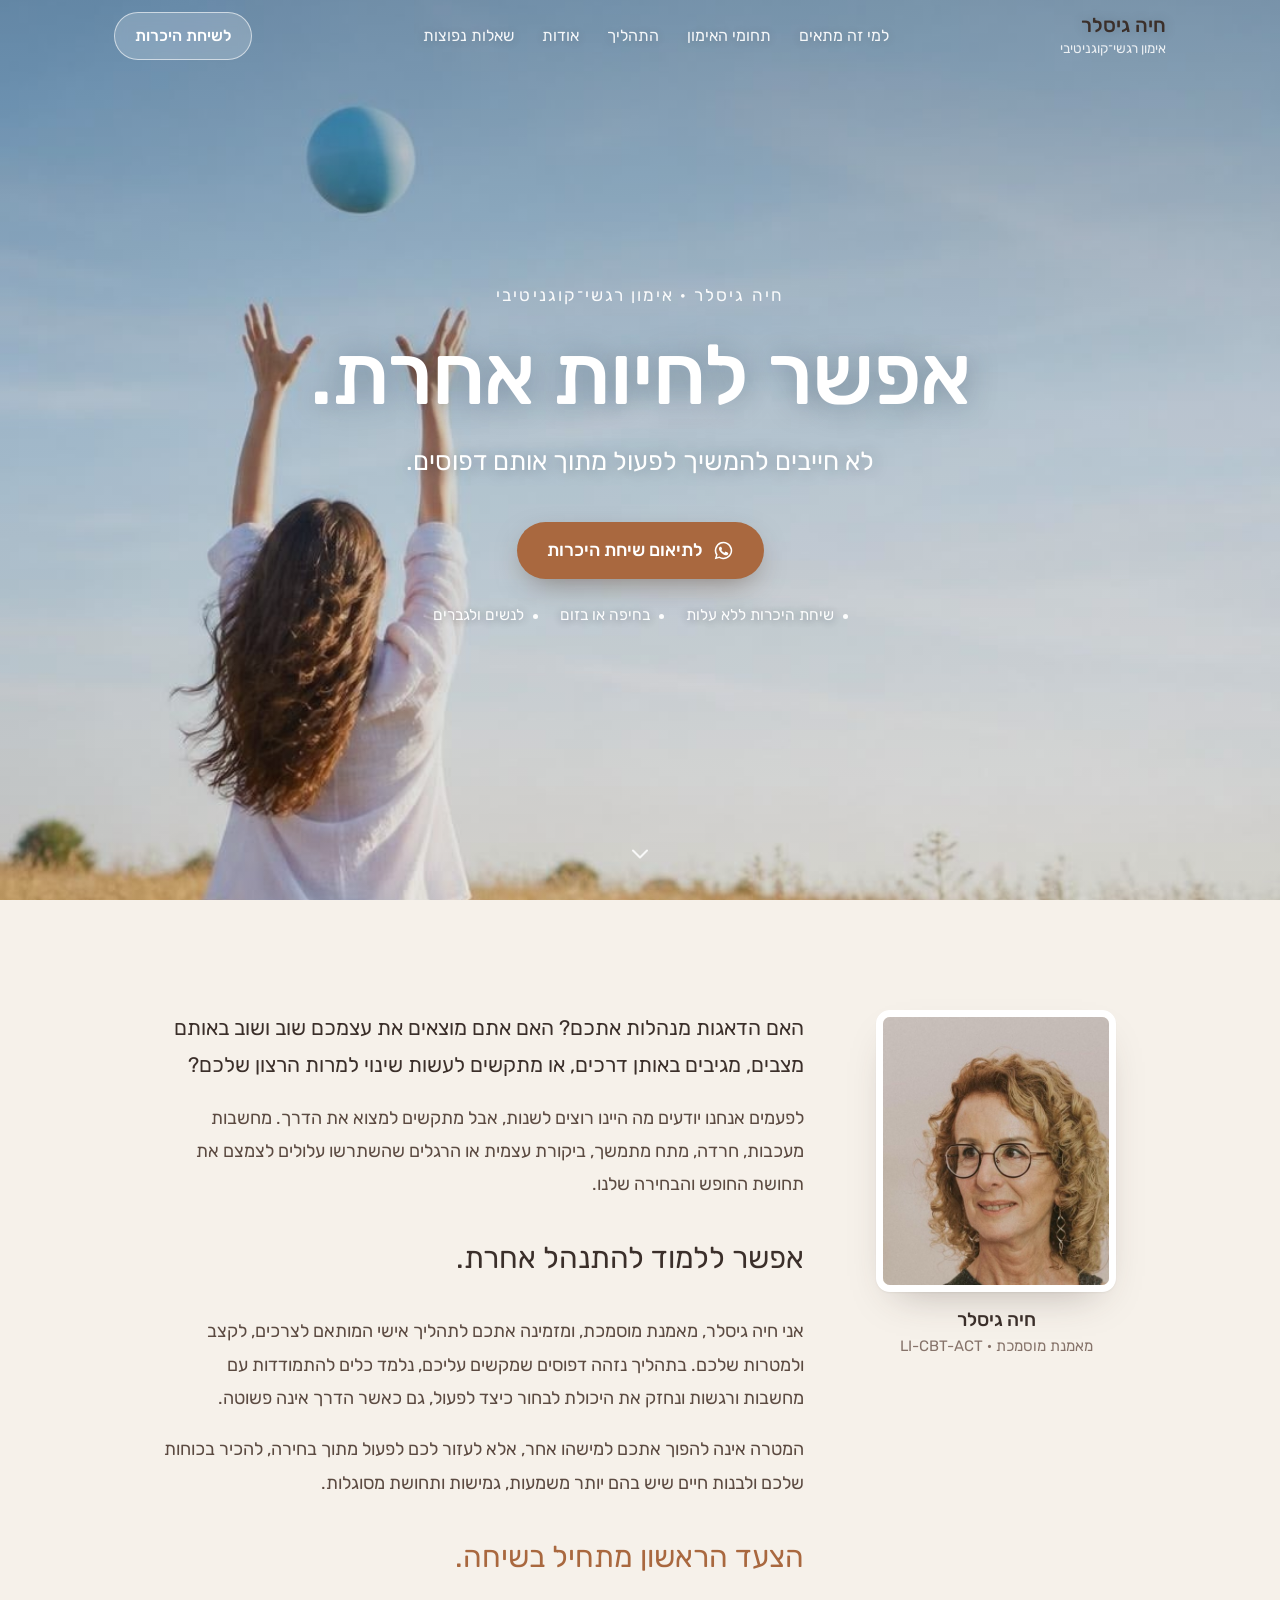
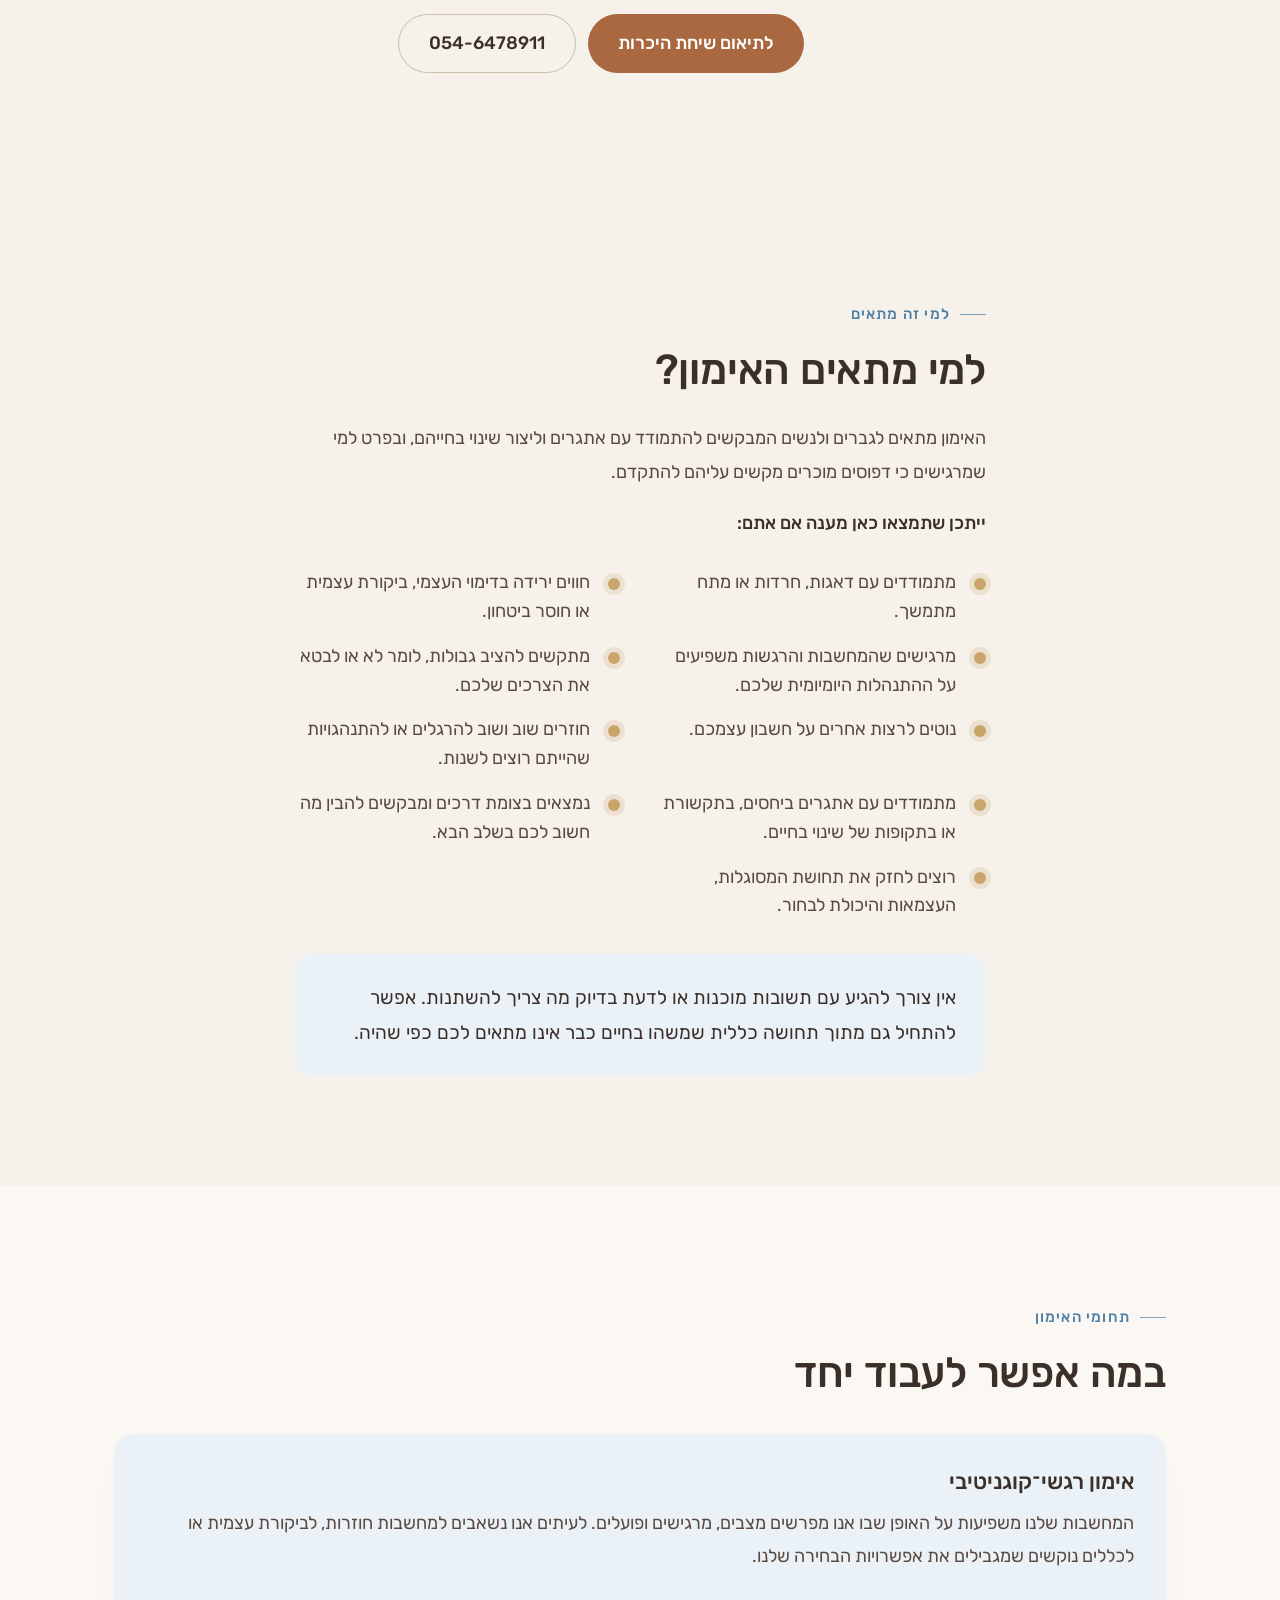
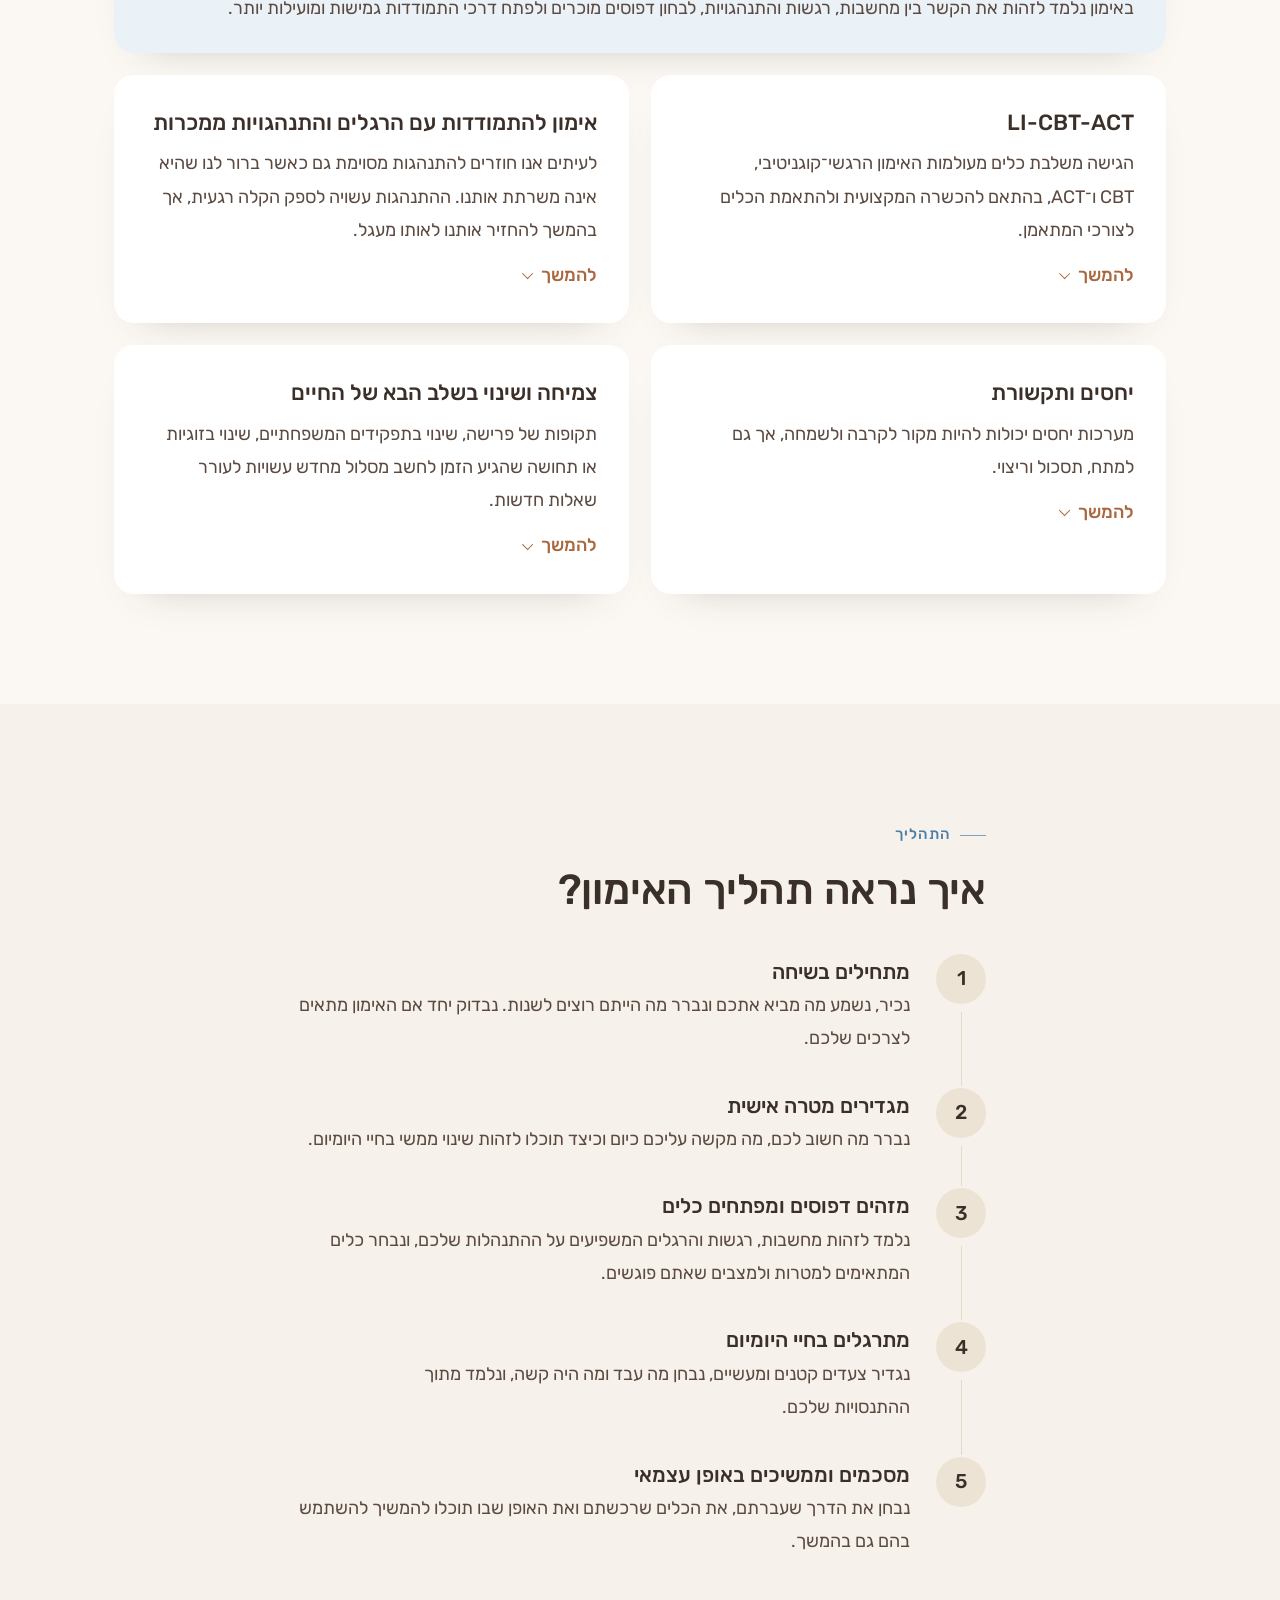
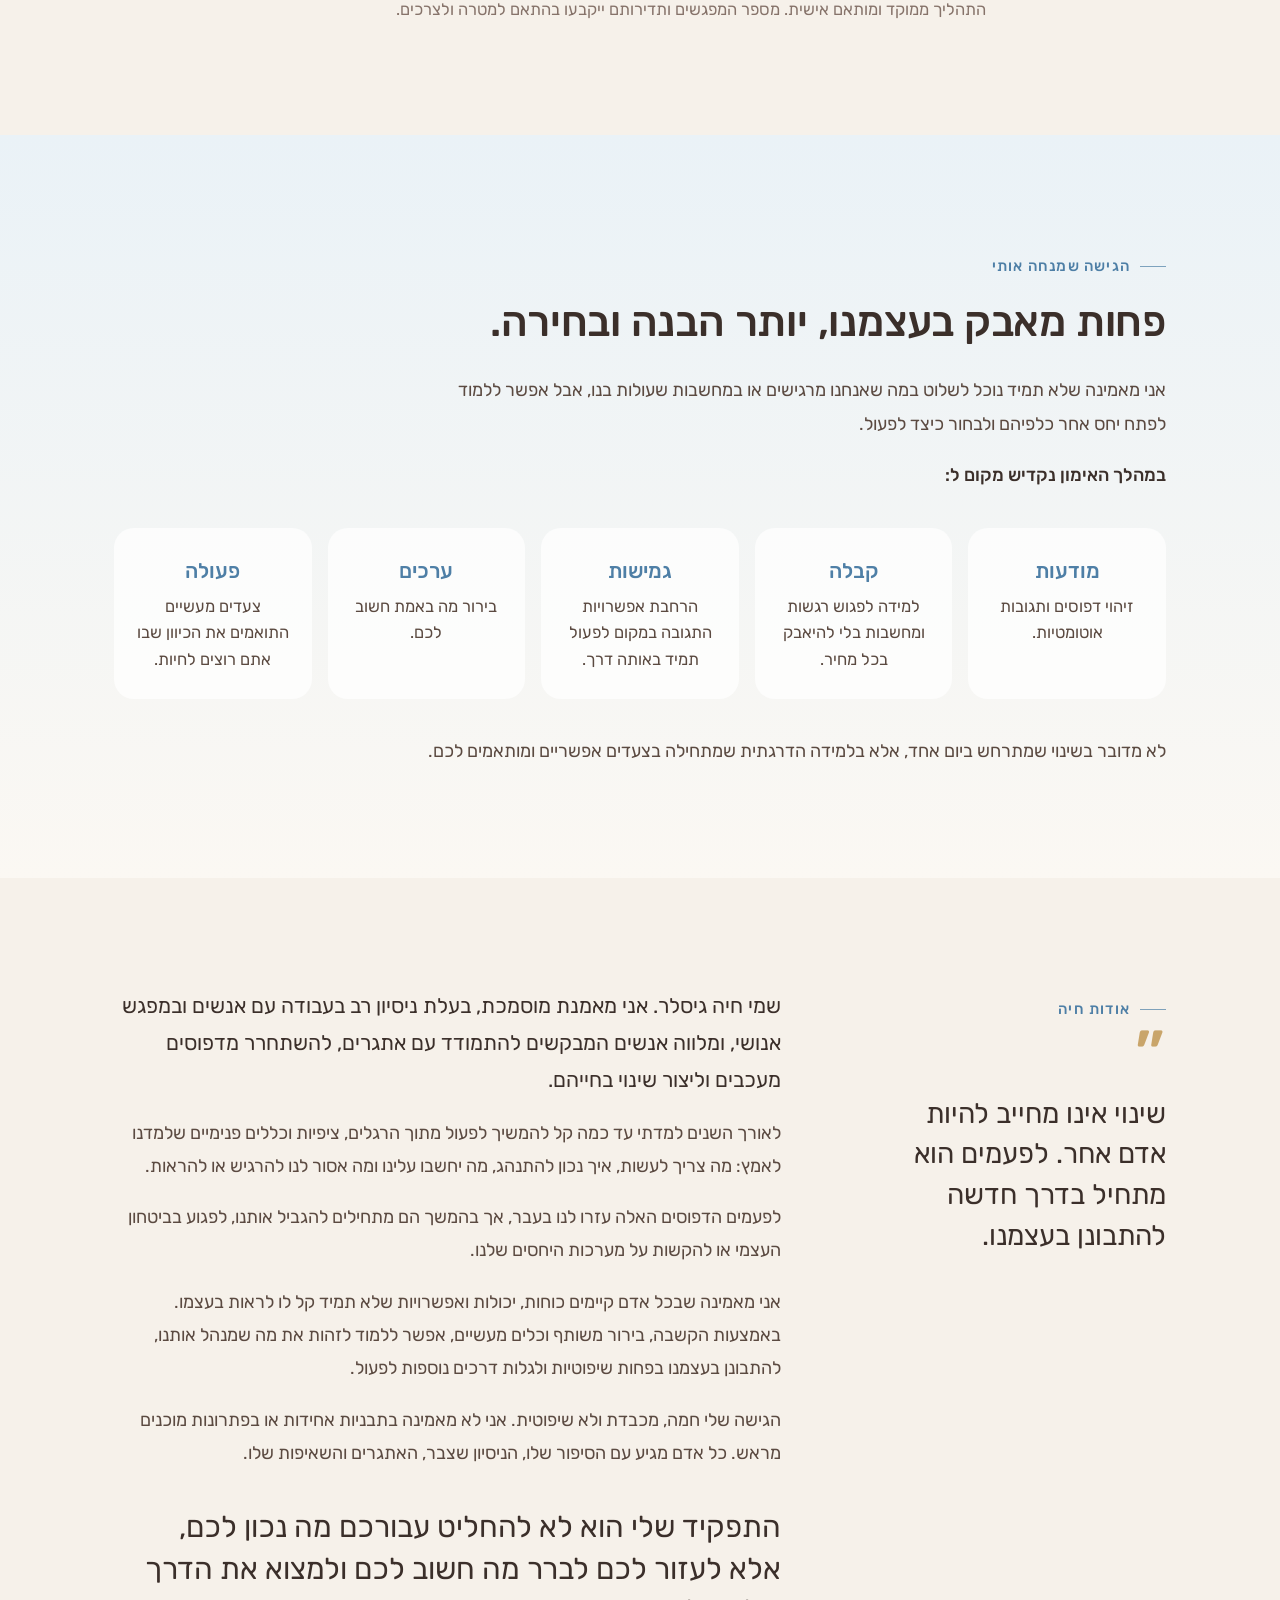
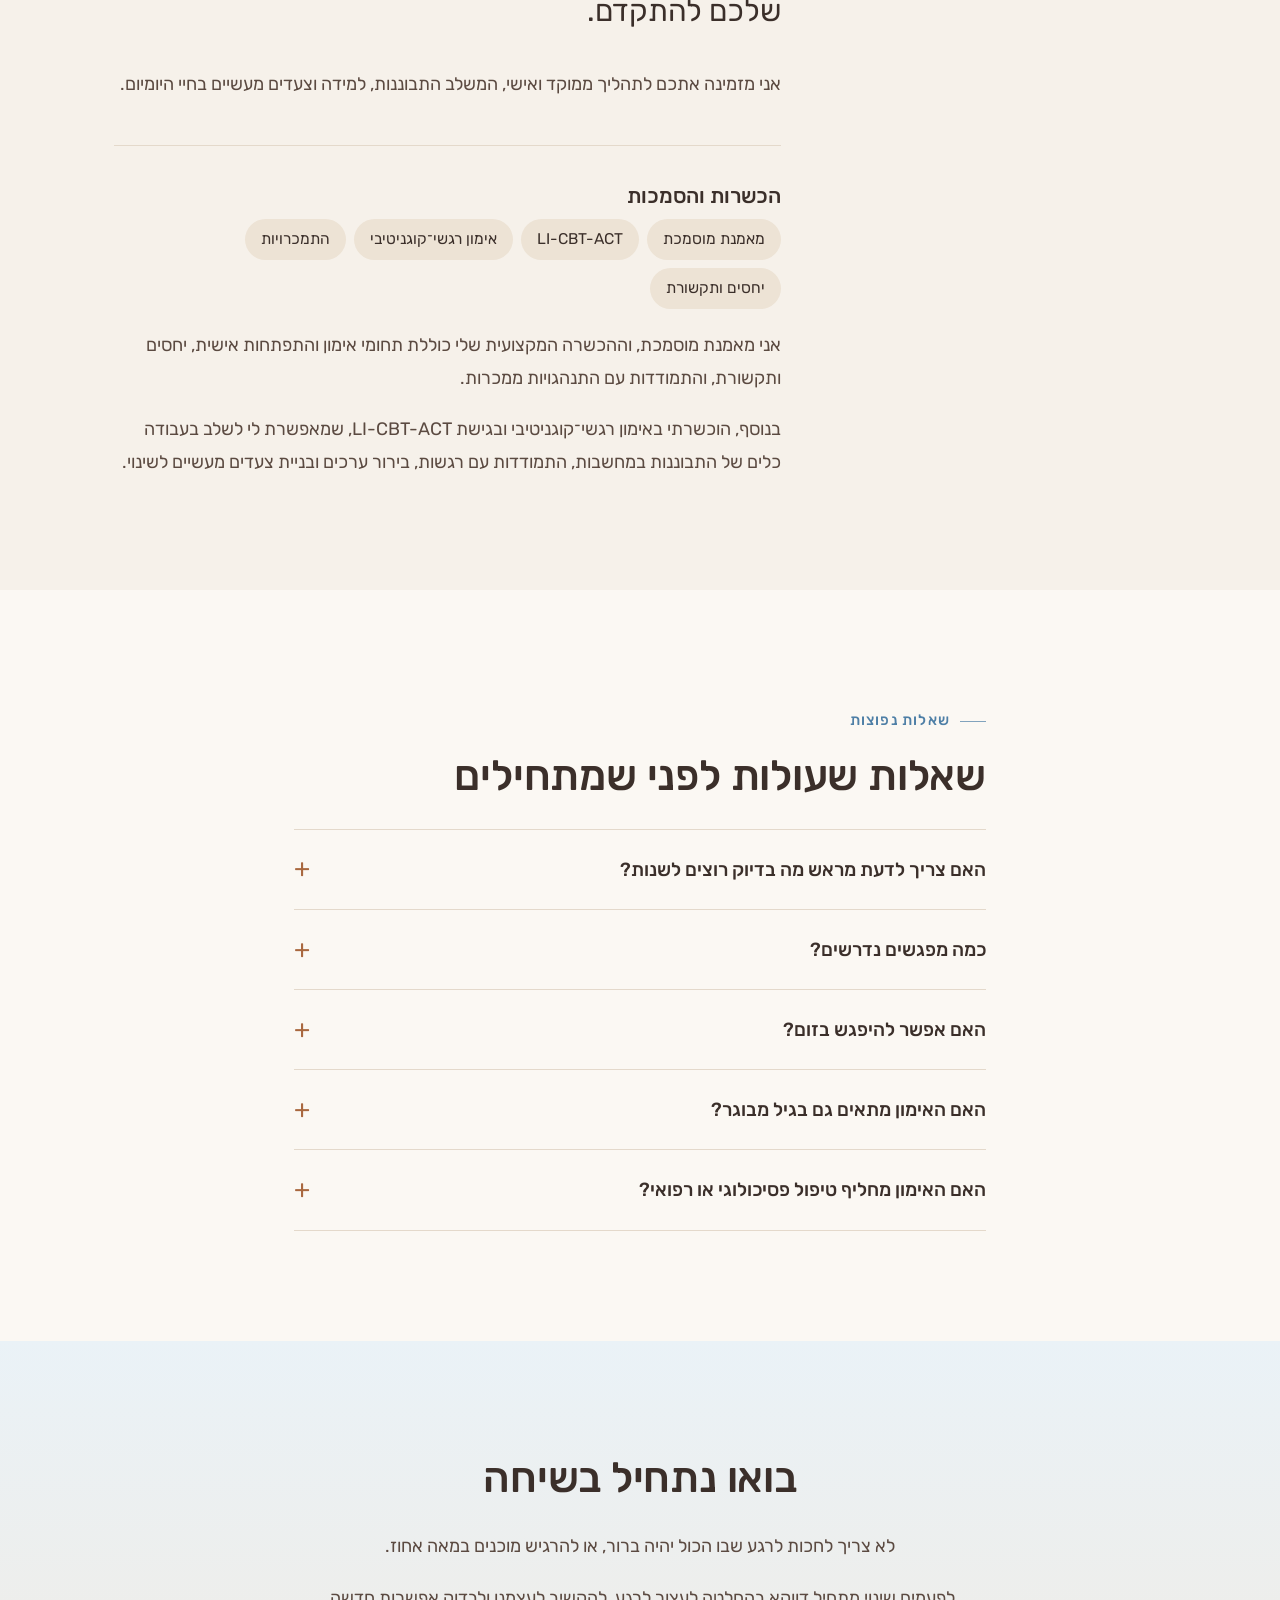
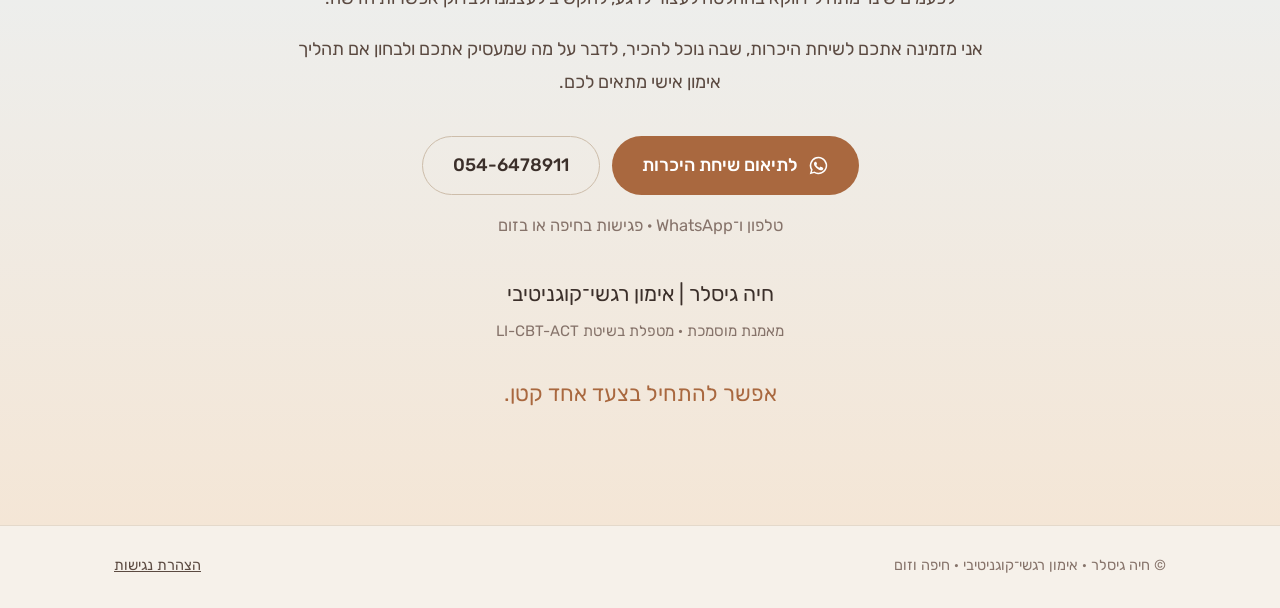
==== commit 00260322: "website: remove credentials placeholder (Or: no certificates for now) Co-Authored-By: Claude Opus 5." ====
--- a/index.html
+++ b/index.html
@@ -205,7 +205,6 @@
         </ul>
         <p>אני מאמנת מוסמכת, וההכשרה המקצועית שלי כוללת תחומי אימון והתפתחות אישית, יחסים ותקשורת, והתמודדות עם התנהגויות ממכרות.</p>
         <p>בנוסף, הוכשרתי באימון רגשי־קוגניטיבי ובגישת <span class="ltr">LI-CBT-ACT</span>, שמאפשרת לי לשלב בעבודה כלים של התבוננות במחשבות, התמודדות עם רגשות, בירור ערכים ובניית צעדים מעשיים לשינוי.</p>
-        <p class="draft">טיוטה, להשלמה: פירוט ההכשרות המדויק (שם המסגרת, שם הקורס או התעודה, והמעמד המקצועי העדכני).</p>
       </div>
     </div>
   </div>
--- a/assets/style.css
+++ b/assets/style.css
@@ -122,7 +122,6 @@
 .creds{margin-top:44px;padding-top:36px;border-top:1px solid var(--line)}
 .creds ul{list-style:none;display:flex;flex-wrap:wrap;gap:8px;margin:6px 0 20px}
 .creds li{background:var(--sand);color:var(--ink);padding:6px 16px;border-radius:999px;font-size:15.5px}
-.draft{margin-top:18px;border:1px dashed var(--wheat);background:#FFF8EC;color:#7A5A2E;border-radius:12px;padding:12px 16px;font-size:15.5px}
 
 /* faq */
 .faq details{border-bottom:1px solid var(--line)}
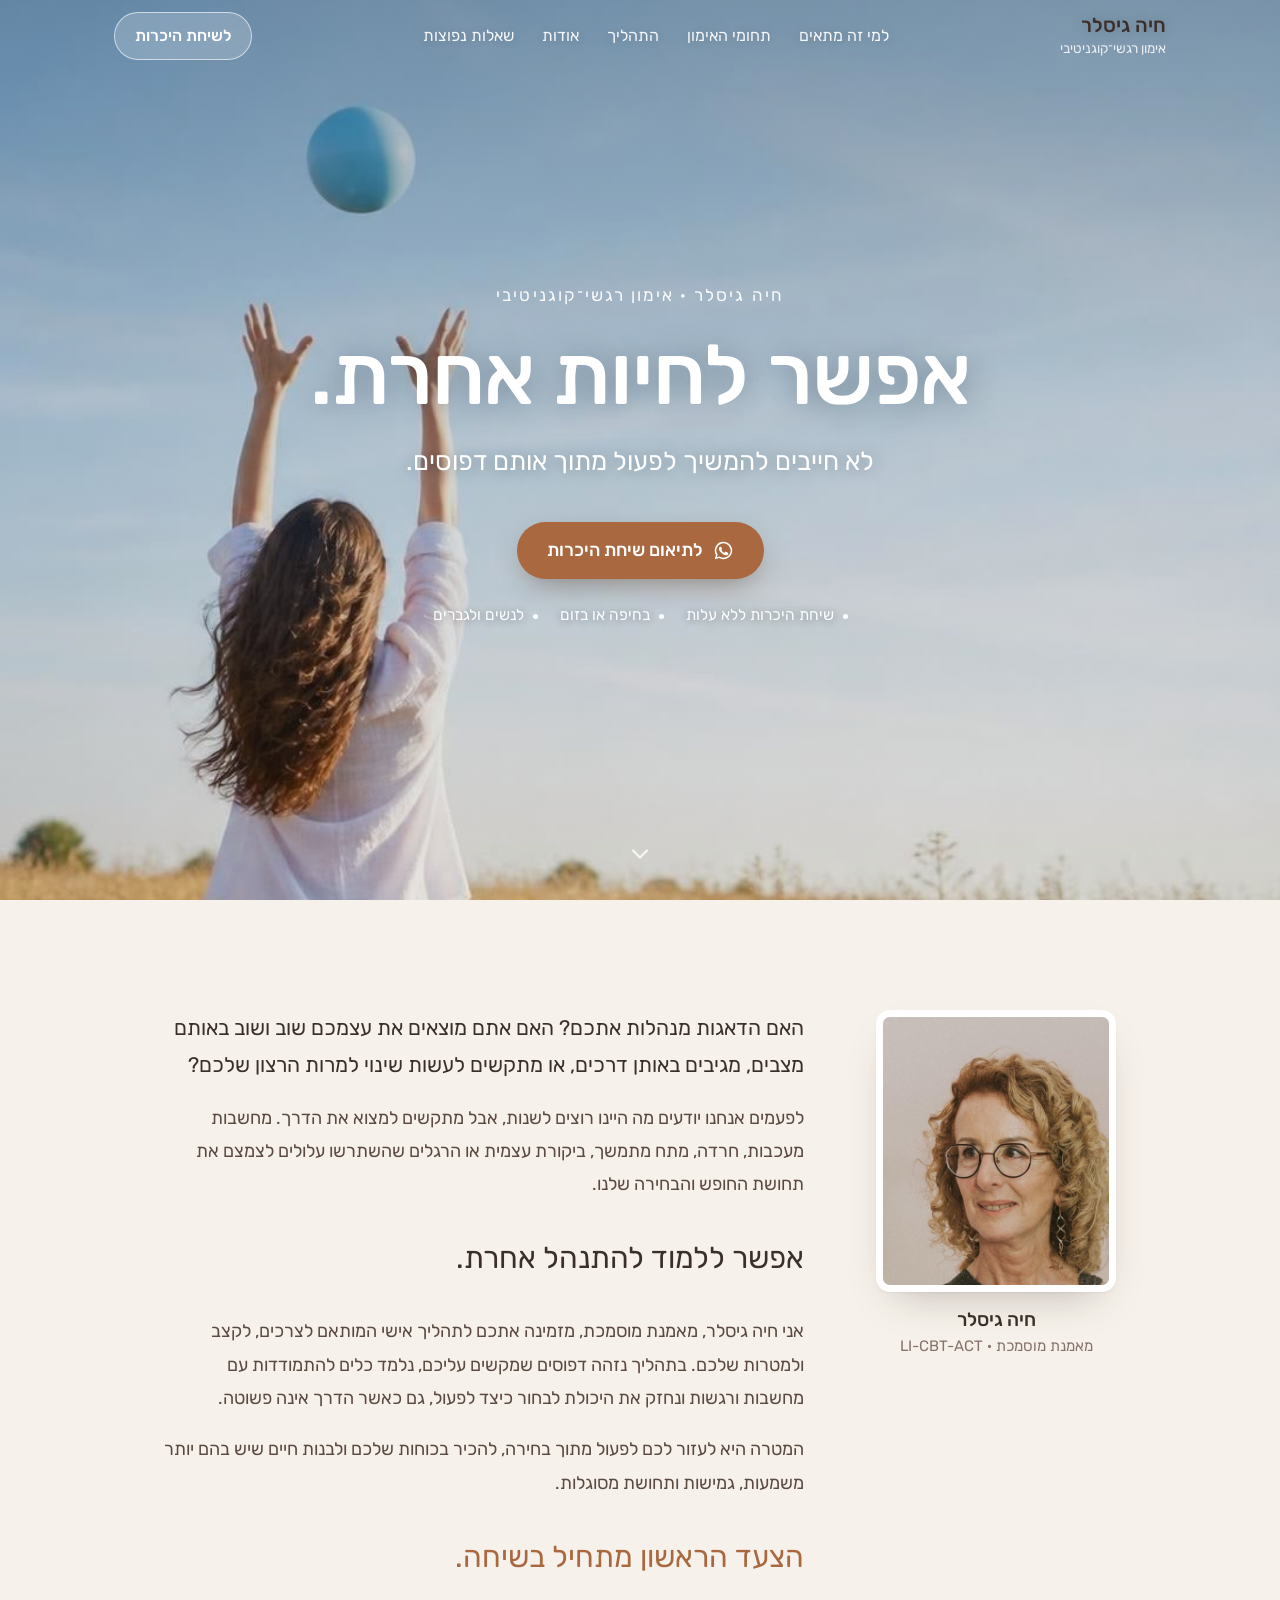
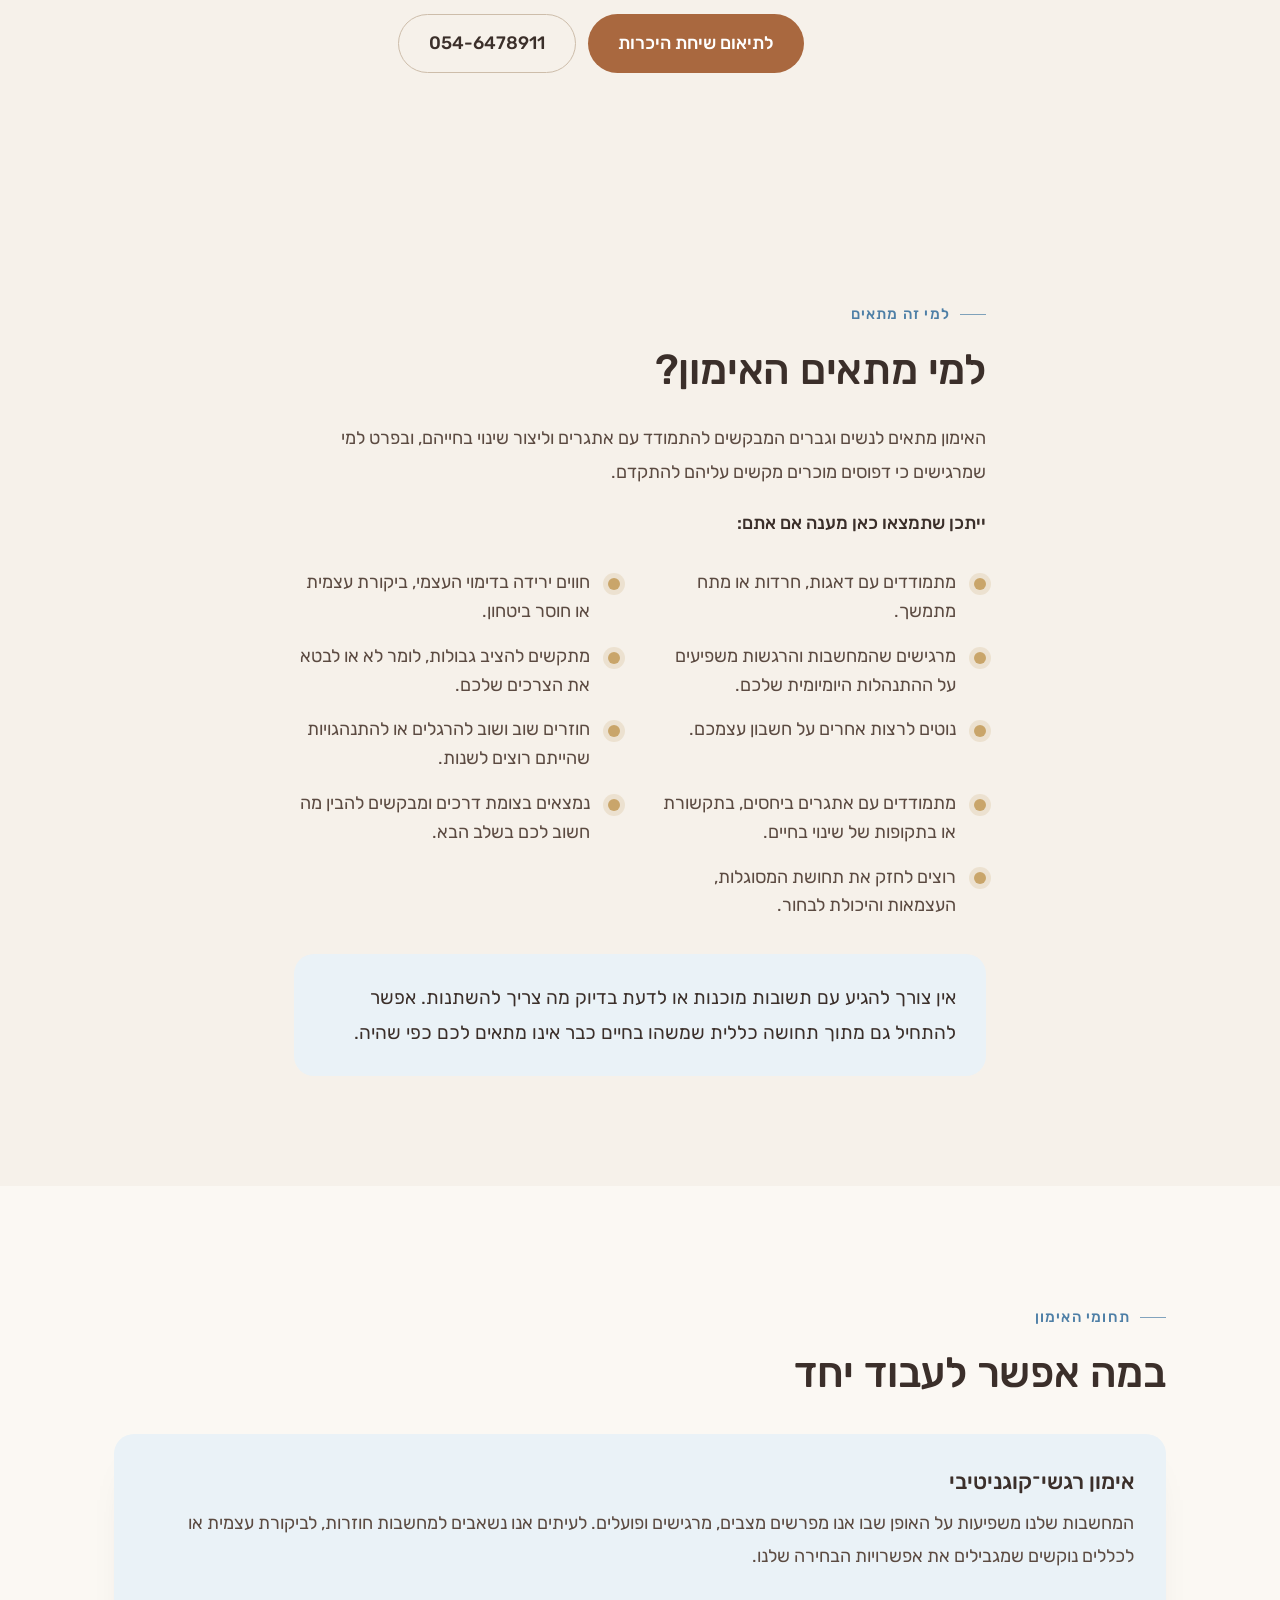
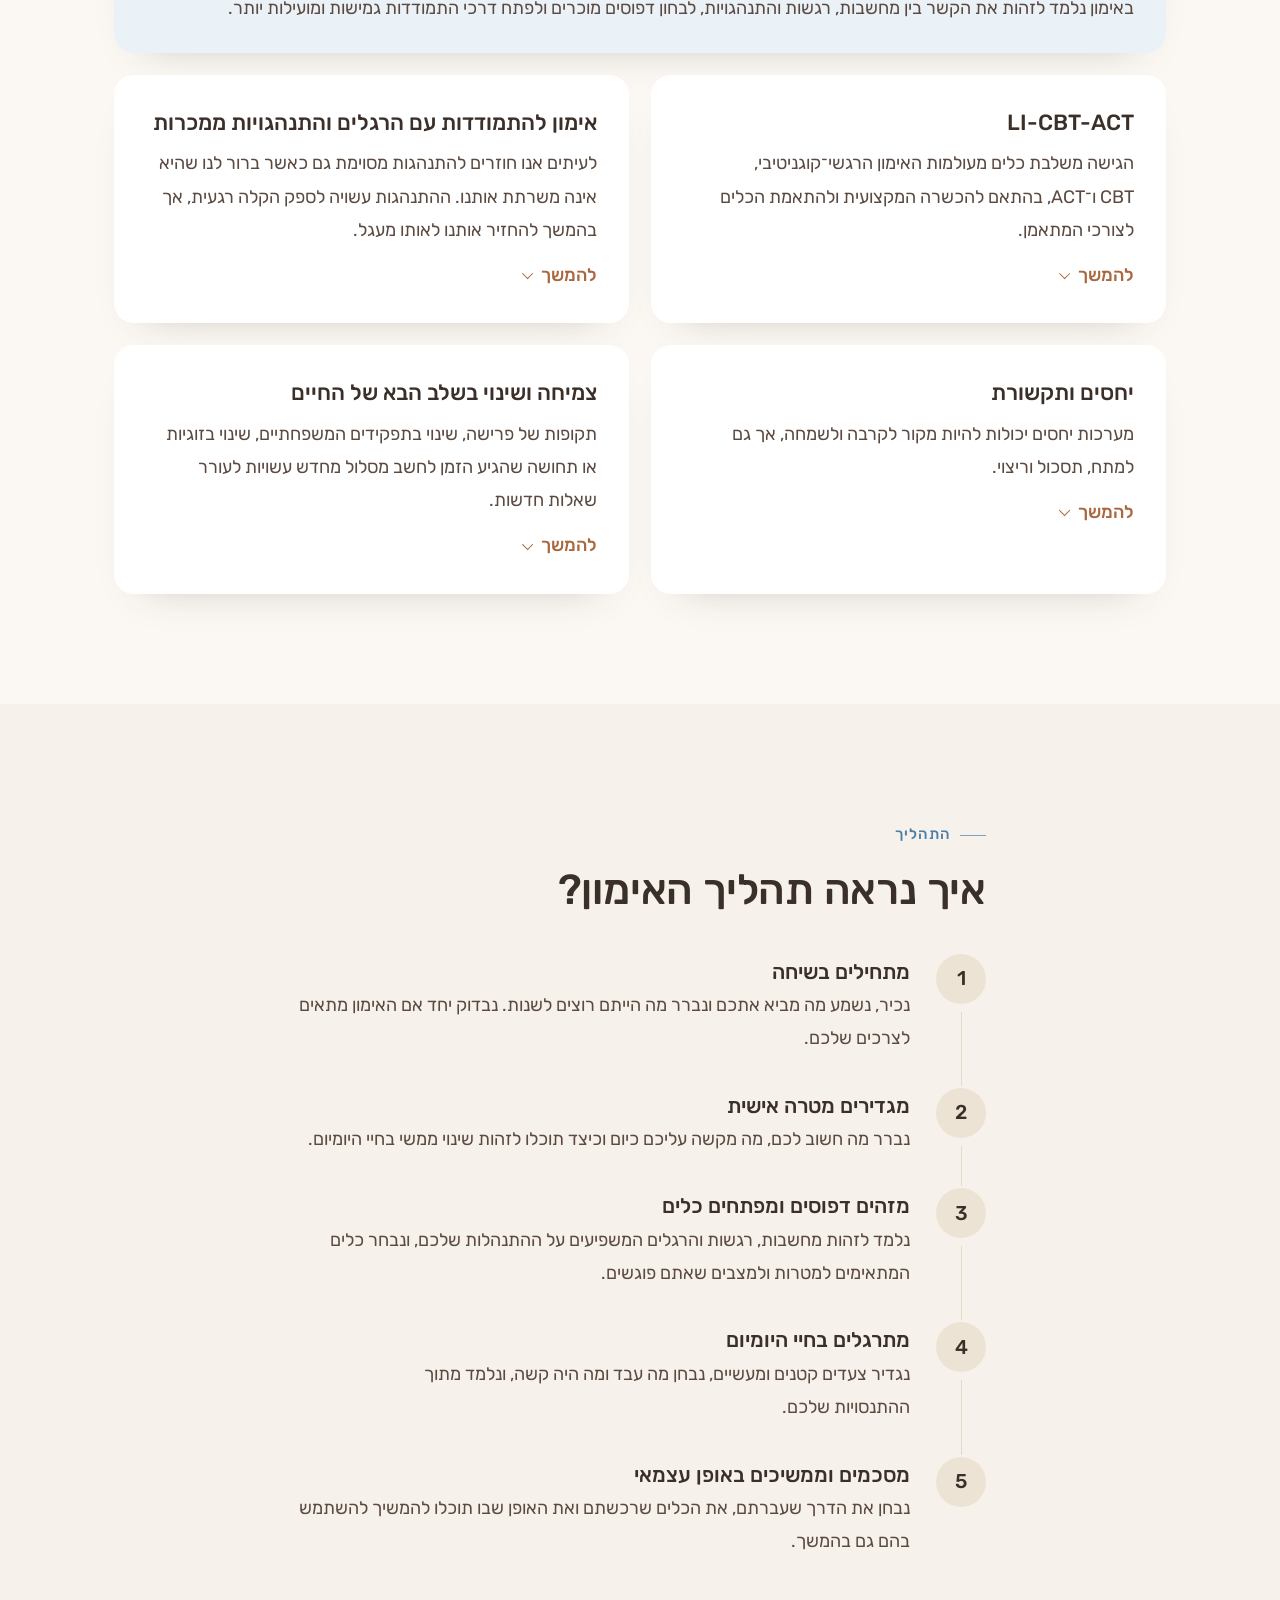
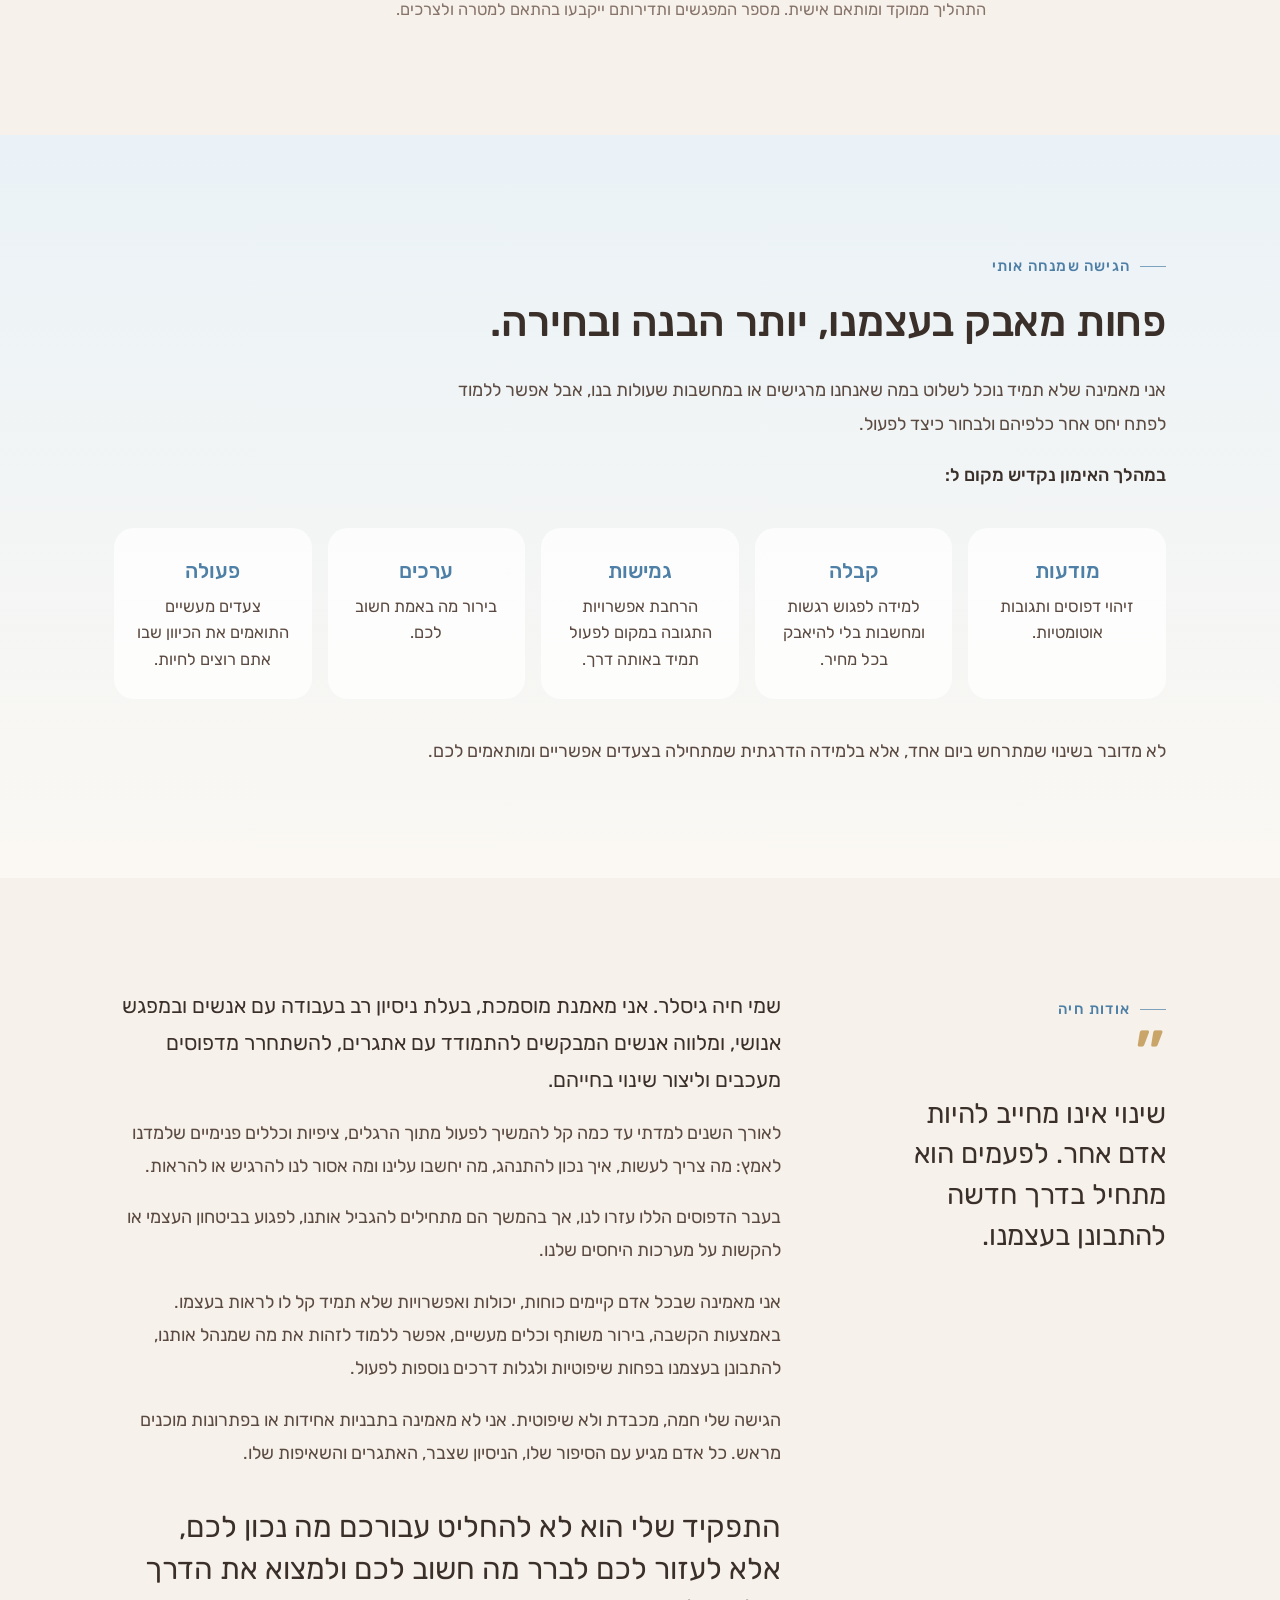
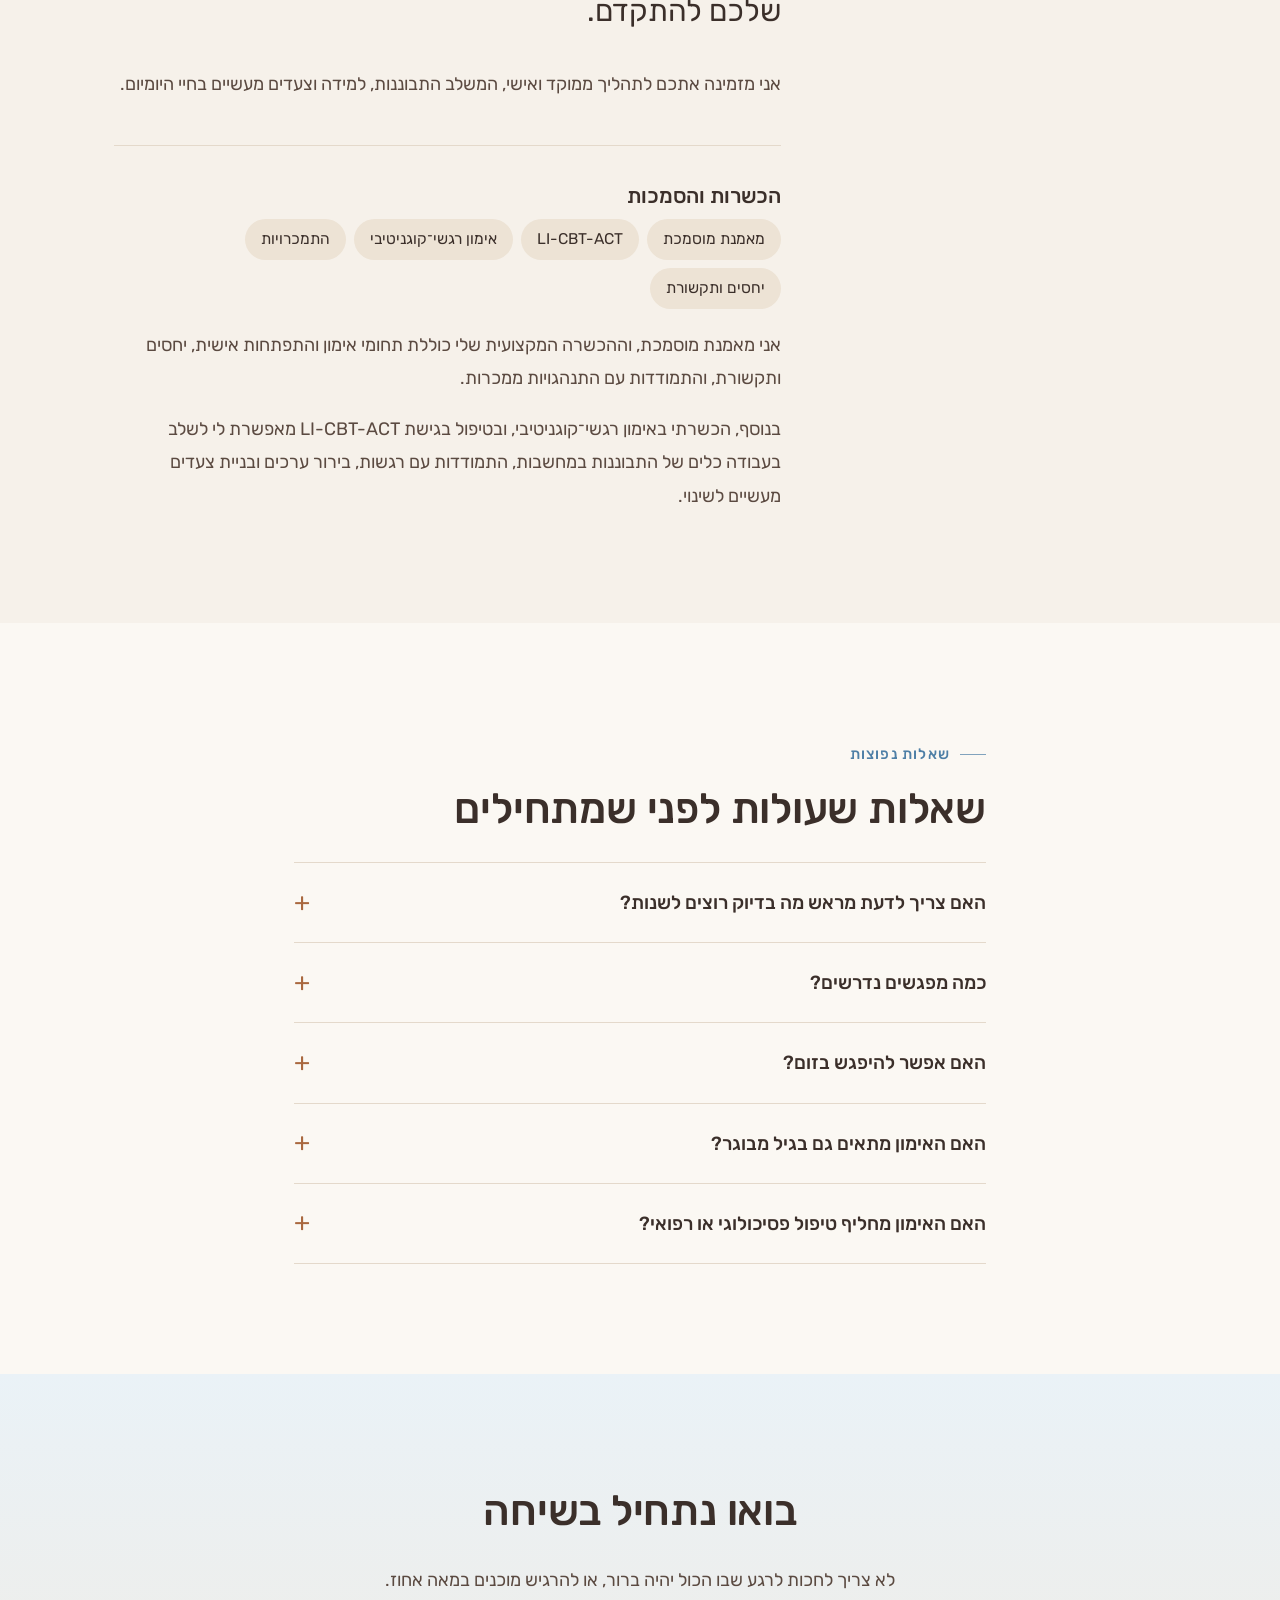
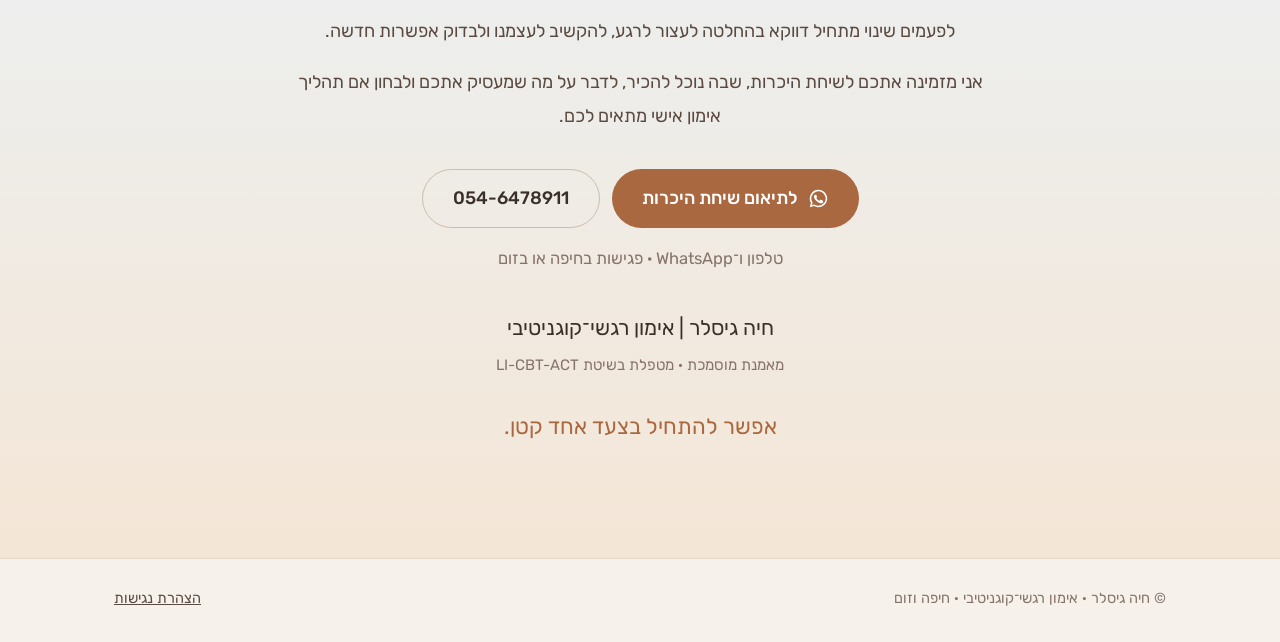
==== commit cfac16e2: "Haya's fixes (26.10): ad copy, list order, bigger name; website wording Co-Authored-By: Claude Opus " ====
--- a/index.html
+++ b/index.html
@@ -68,8 +68,8 @@
       <p class="lead">האם הדאגות מנהלות אתכם? האם אתם מוצאים את עצמכם שוב ושוב באותם מצבים, מגיבים באותן דרכים, או מתקשים לעשות שינוי למרות הרצון שלכם?</p>
       <p>לפעמים אנחנו יודעים מה היינו רוצים לשנות, אבל מתקשים למצוא את הדרך. מחשבות מעכבות, חרדה, מתח מתמשך, ביקורת עצמית או הרגלים שהשתרשו עלולים לצמצם את תחושת החופש והבחירה שלנו.</p>
       <p class="pull">אפשר ללמוד להתנהל אחרת.</p>
-      <p>אני חיה גיסלר, מאמנת מוסמכת, ומזמינה אתכם לתהליך אישי המותאם לצרכים, לקצב ולמטרות שלכם. בתהליך נזהה דפוסים שמקשים עליכם, נלמד כלים להתמודדות עם מחשבות ורגשות ונחזק את היכולת לבחור כיצד לפעול, גם כאשר הדרך אינה פשוטה.</p>
-      <p>המטרה אינה להפוך אתכם למישהו אחר, אלא לעזור לכם לפעול מתוך בחירה, להכיר בכוחות שלכם ולבנות חיים שיש בהם יותר משמעות, גמישות ותחושת מסוגלות.</p>
+      <p>אני חיה גיסלר, מאמנת מוסמכת, מזמינה אתכם לתהליך אישי המותאם לצרכים, לקצב ולמטרות שלכם. בתהליך נזהה דפוסים שמקשים עליכם, נלמד כלים להתמודדות עם מחשבות ורגשות ונחזק את היכולת לבחור כיצד לפעול, גם כאשר הדרך אינה פשוטה.</p>
+      <p>המטרה היא לעזור לכם לפעול מתוך בחירה, להכיר בכוחות שלכם ולבנות חיים שיש בהם יותר משמעות, גמישות ותחושת מסוגלות.</p>
       <p class="pull accent">הצעד הראשון מתחיל בשיחה.</p>
       <div class="actions">
         <a class="btn btn-main js-wa" href="https://wa.me/972546478911">לתיאום שיחת היכרות</a>
@@ -83,7 +83,7 @@
   <div class="wrap narrow">
     <span class="kicker">למי זה מתאים</span>
     <h2>למי מתאים האימון?</h2>
-    <p>האימון מתאים לגברים ולנשים המבקשים להתמודד עם אתגרים וליצור שינוי בחייהם, ובפרט למי שמרגישים כי דפוסים מוכרים מקשים עליהם להתקדם.</p>
+    <p>האימון מתאים לנשים וגברים המבקשים להתמודד עם אתגרים וליצור שינוי בחייהם, ובפרט למי שמרגישים כי דפוסים מוכרים מקשים עליהם להתקדם.</p>
     <p><b>ייתכן שתמצאו כאן מענה אם אתם:</b></p>
     <ul class="checks">
       <li>מתמודדים עם דאגות, חרדות או מתח מתמשך.</li>
@@ -188,7 +188,7 @@
     <div>
       <p class="lead">שמי חיה גיסלר. אני מאמנת מוסמכת, בעלת ניסיון רב בעבודה עם אנשים ובמפגש אנושי, ומלווה אנשים המבקשים להתמודד עם אתגרים, להשתחרר מדפוסים מעכבים וליצור שינוי בחייהם.</p>
       <p>לאורך השנים למדתי עד כמה קל להמשיך לפעול מתוך הרגלים, ציפיות וכללים פנימיים שלמדנו לאמץ: מה צריך לעשות, איך נכון להתנהג, מה יחשבו עלינו ומה אסור לנו להרגיש או להראות.</p>
-      <p>לפעמים הדפוסים האלה עזרו לנו בעבר, אך בהמשך הם מתחילים להגביל אותנו, לפגוע בביטחון העצמי או להקשות על מערכות היחסים שלנו.</p>
+      <p>בעבר הדפוסים הללו עזרו לנו, אך בהמשך הם מתחילים להגביל אותנו, לפגוע בביטחון העצמי או להקשות על מערכות היחסים שלנו.</p>
       <p>אני מאמינה שבכל אדם קיימים כוחות, יכולות ואפשרויות שלא תמיד קל לו לראות בעצמו. באמצעות הקשבה, בירור משותף וכלים מעשיים, אפשר ללמוד לזהות את מה שמנהל אותנו, להתבונן בעצמנו בפחות שיפוטיות ולגלות דרכים נוספות לפעול.</p>
       <p>הגישה שלי חמה, מכבדת ולא שיפוטית. אני לא מאמינה בתבניות אחידות או בפתרונות מוכנים מראש. כל אדם מגיע עם הסיפור שלו, הניסיון שצבר, האתגרים והשאיפות שלו.</p>
       <p class="pull">התפקיד שלי הוא לא להחליט עבורכם מה נכון לכם, אלא לעזור לכם לברר מה חשוב לכם ולמצוא את הדרך שלכם להתקדם.</p>
@@ -204,7 +204,7 @@
           <li>יחסים ותקשורת</li>
         </ul>
         <p>אני מאמנת מוסמכת, וההכשרה המקצועית שלי כוללת תחומי אימון והתפתחות אישית, יחסים ותקשורת, והתמודדות עם התנהגויות ממכרות.</p>
-        <p>בנוסף, הוכשרתי באימון רגשי־קוגניטיבי ובגישת <span class="ltr">LI-CBT-ACT</span>, שמאפשרת לי לשלב בעבודה כלים של התבוננות במחשבות, התמודדות עם רגשות, בירור ערכים ובניית צעדים מעשיים לשינוי.</p>
+        <p>בנוסף, הכשרתי באימון רגשי־קוגניטיבי, ובטיפול בגישת <span class="ltr">LI-CBT-ACT</span> מאפשרת לי לשלב בעבודה כלים של התבוננות במחשבות, התמודדות עם רגשות, בירור ערכים ובניית צעדים מעשיים לשינוי.</p>
       </div>
     </div>
   </div>
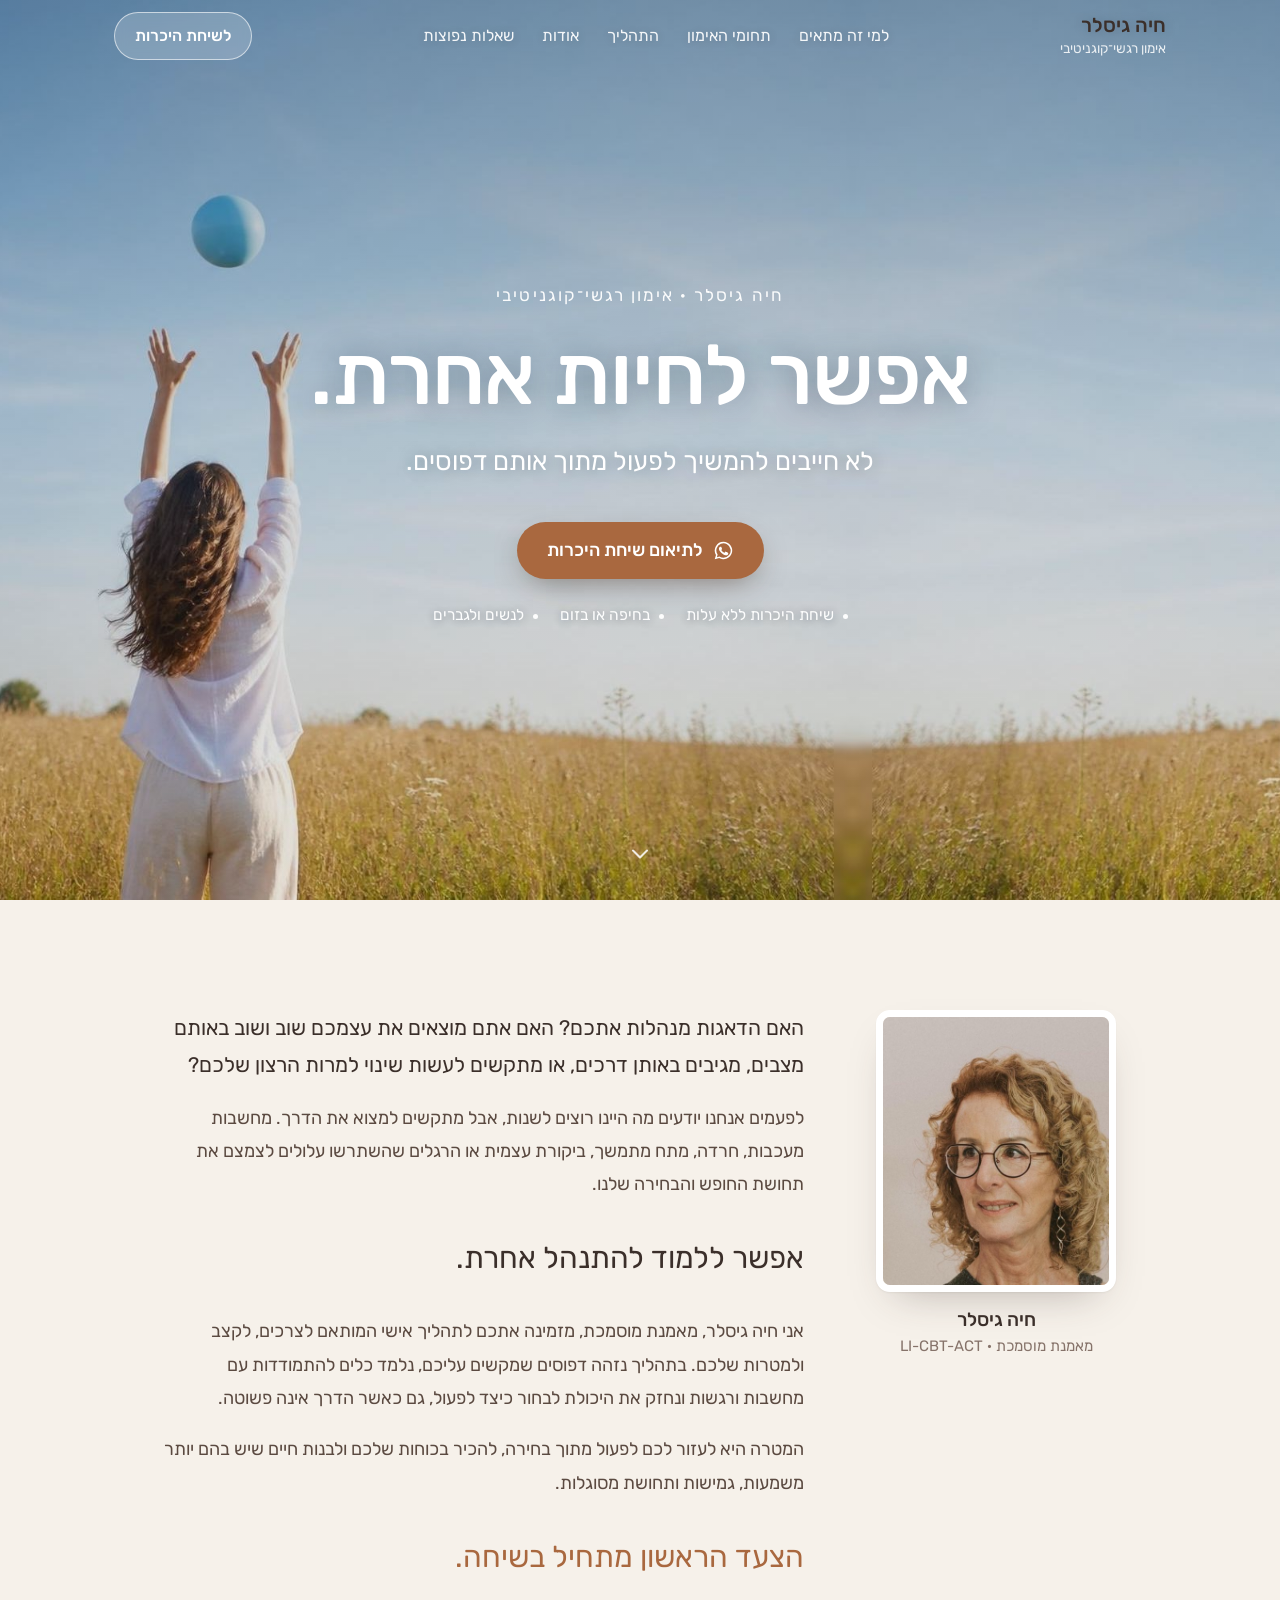
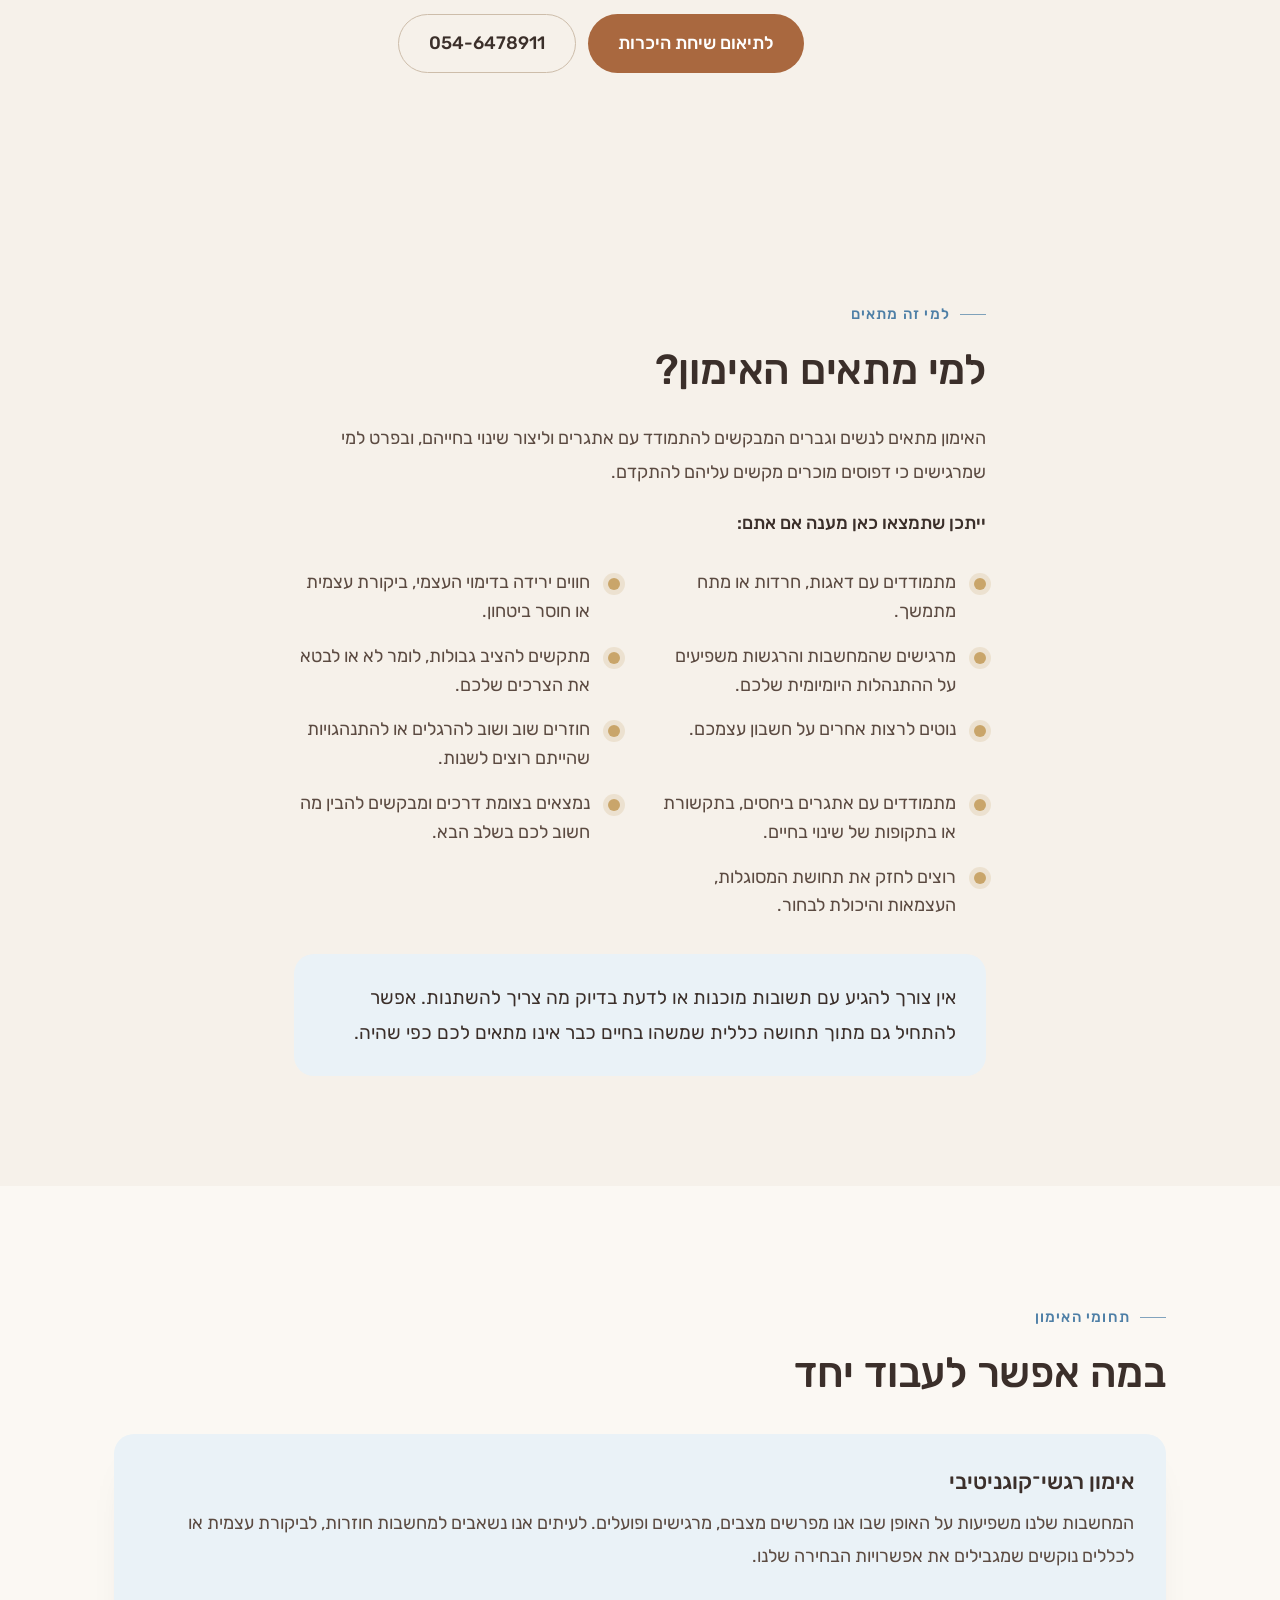
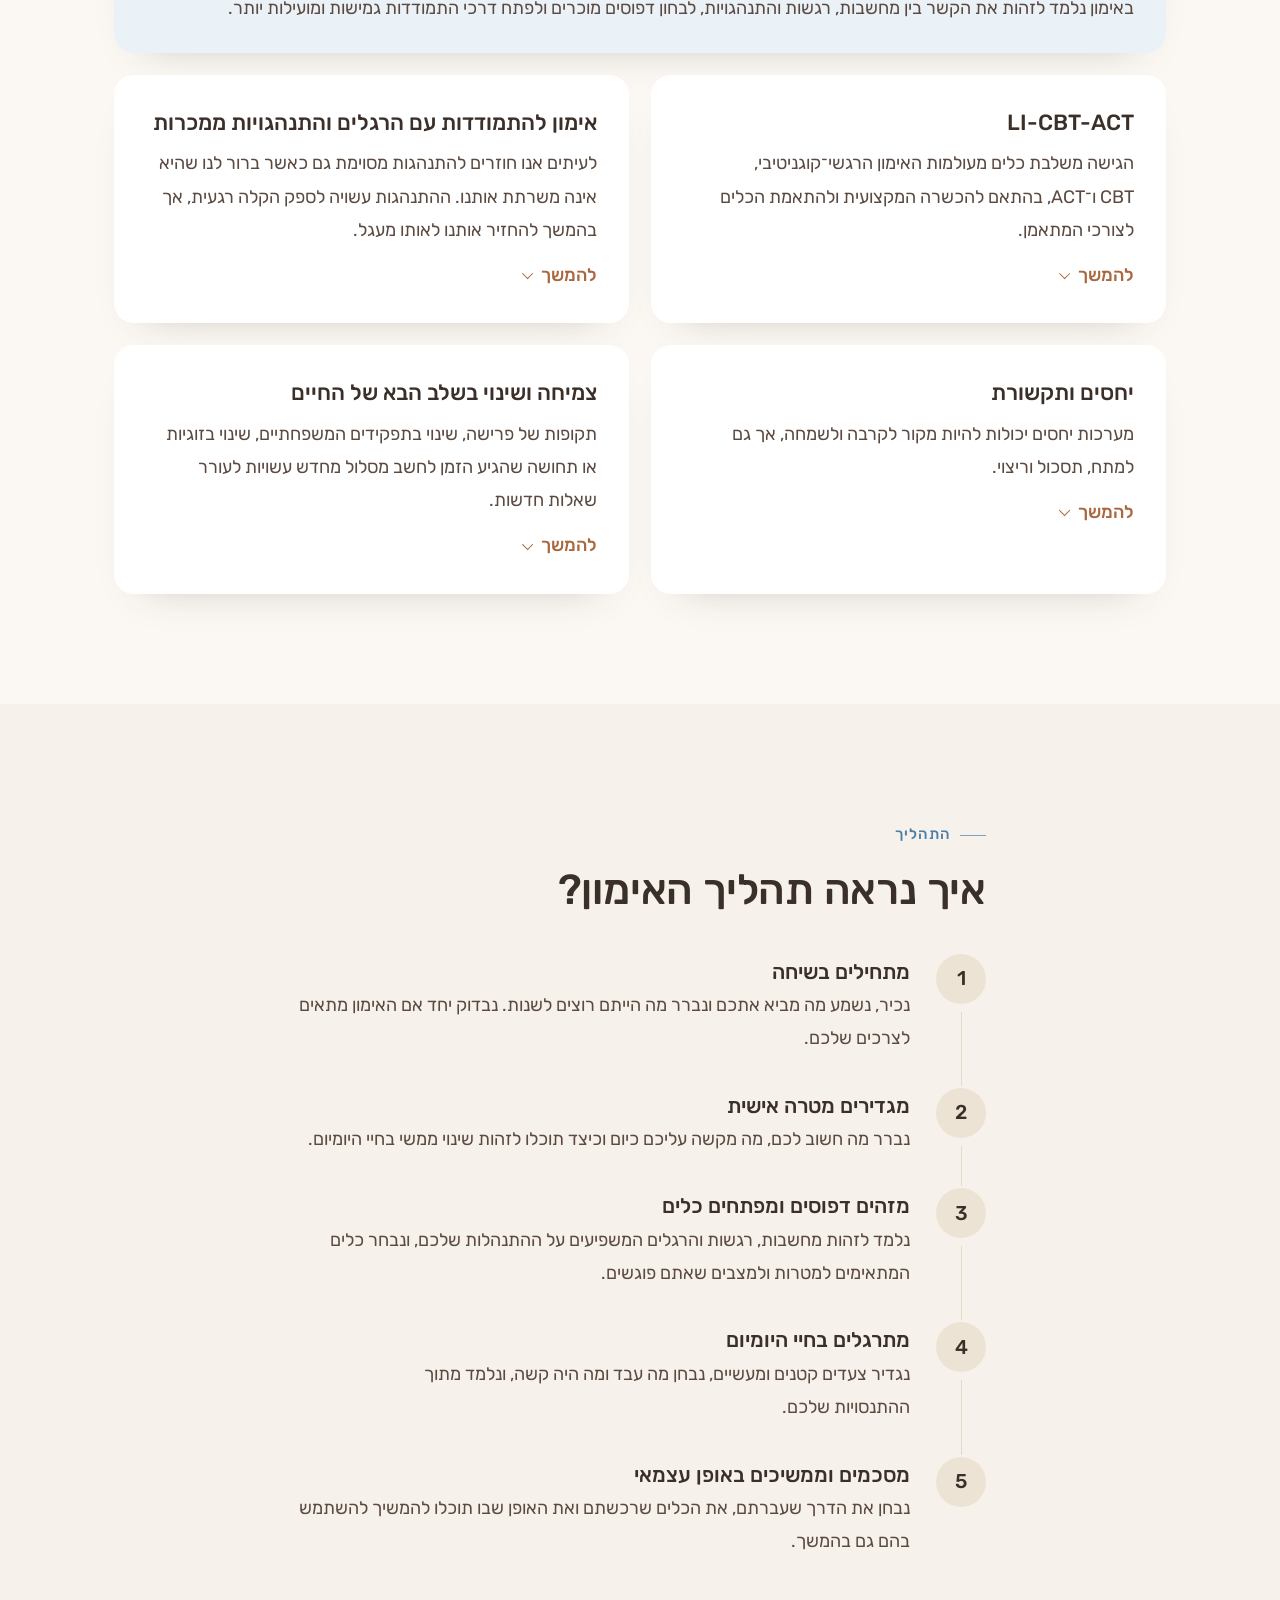
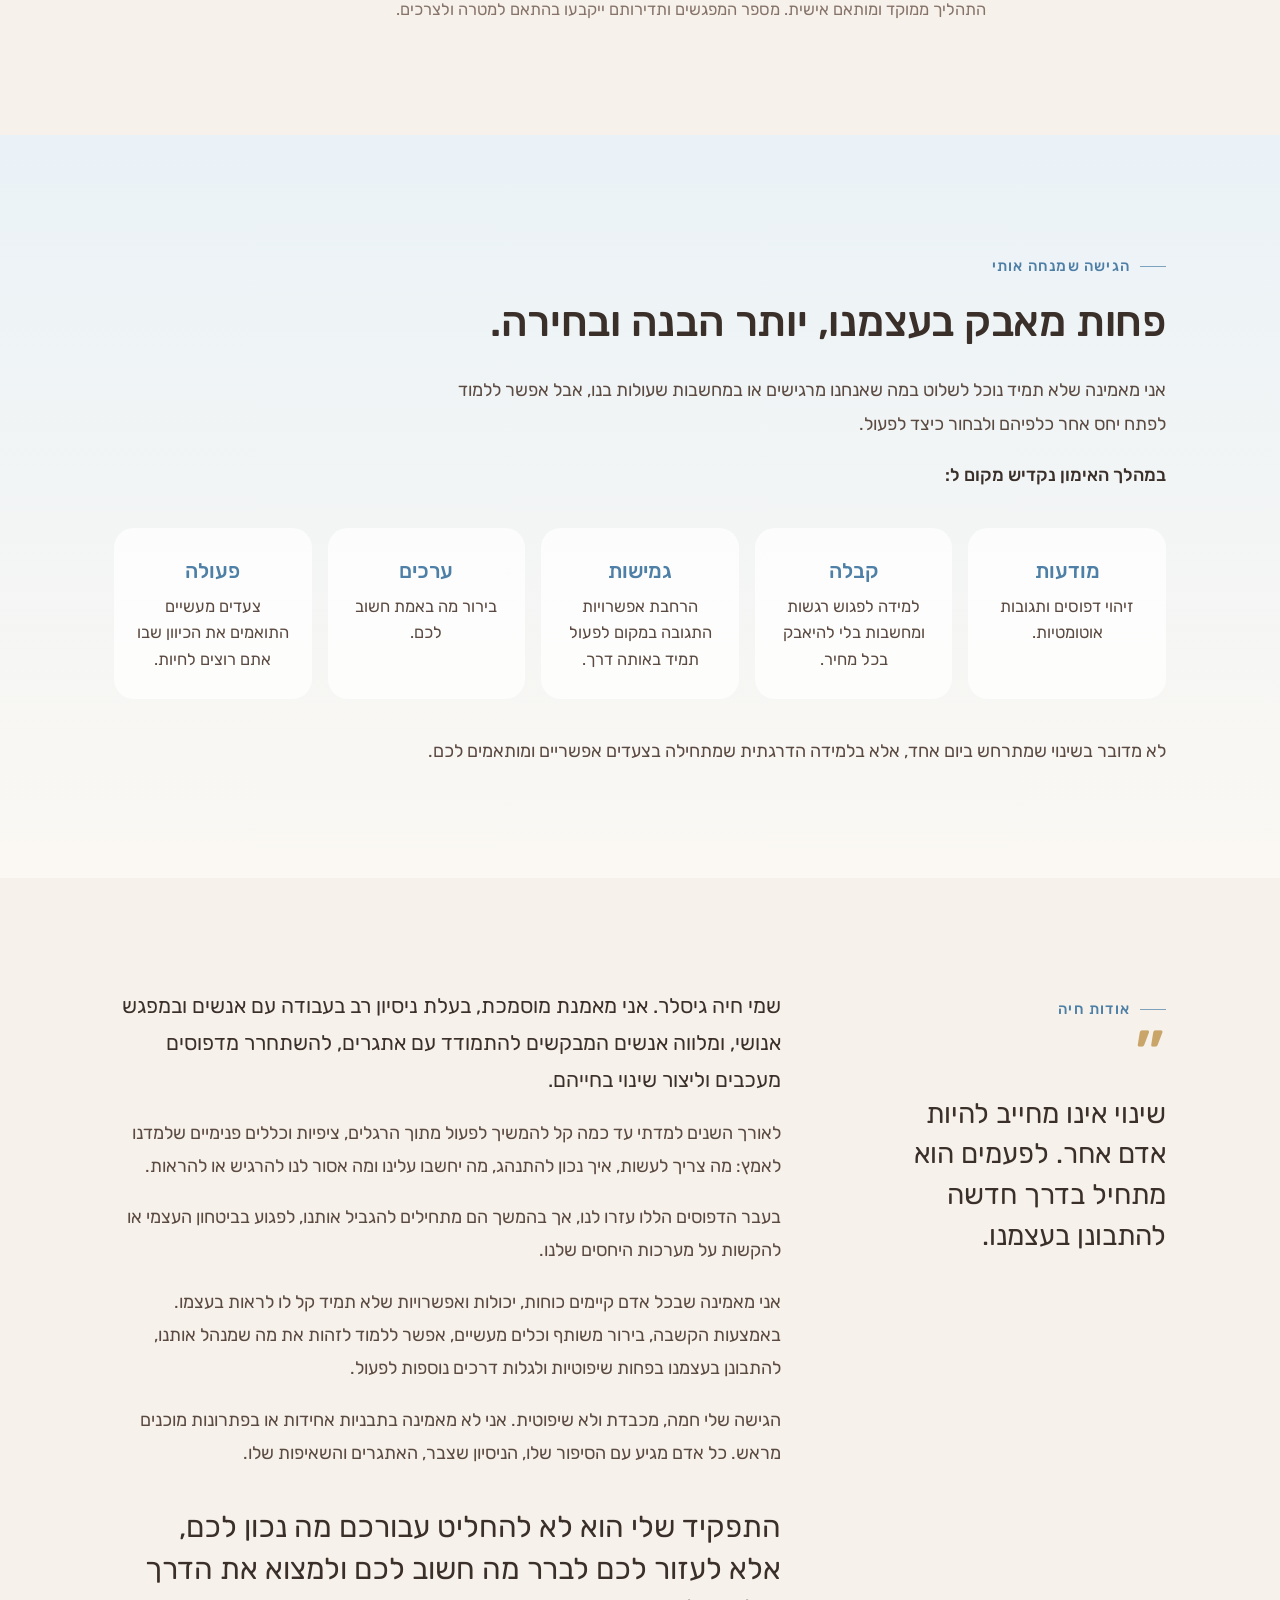
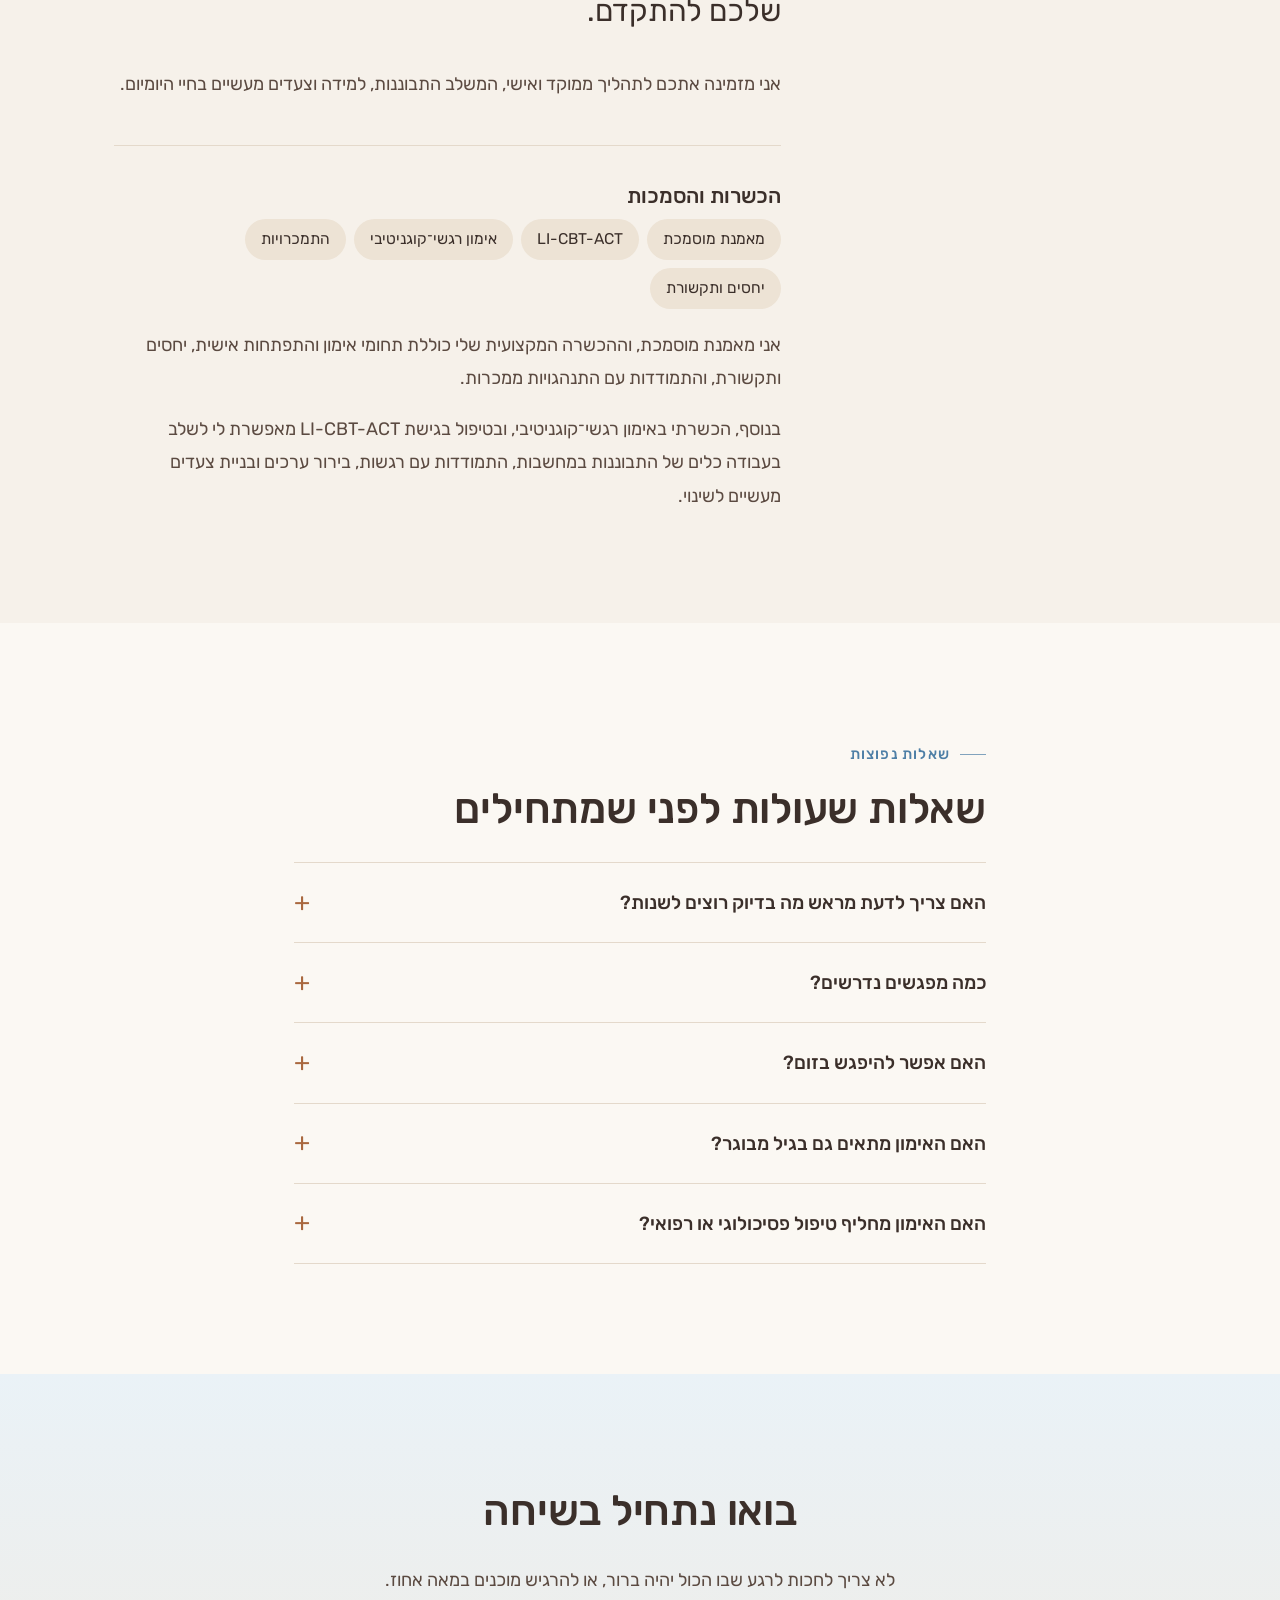
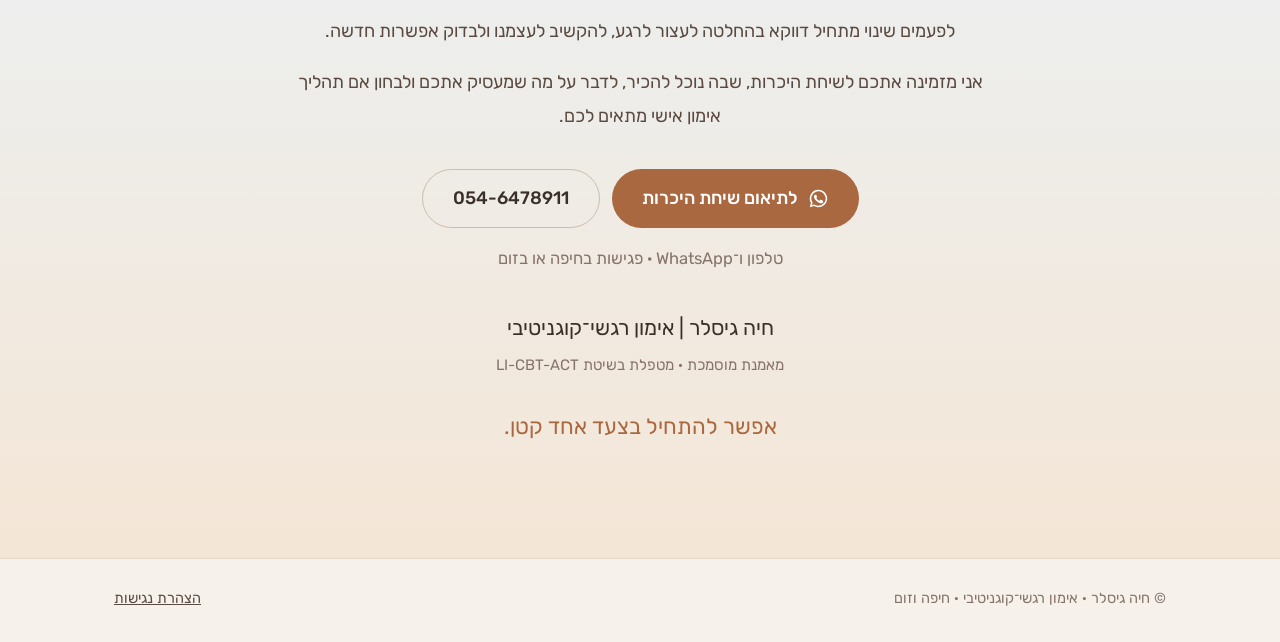
==== commit 3ed18477: "site: remove noindex for launch on hayacoach.co.il (push together with CNAME once the domain resolve" ====
--- a/index.html
+++ b/index.html
@@ -3,8 +3,6 @@
 <head>
 <meta charset="utf-8">
 <meta name="viewport" content="width=device-width,initial-scale=1">
-<!-- Preview until Haya approves: remove noindex at launch -->
-<meta name="robots" content="noindex,nofollow">
 <title>חיה גיסלר | אימון רגשי־קוגניטיבי בחיפה ובזום</title>
 <meta name="description" content="אימון אישי קצר מועד לנשים ולגברים: התמודדות עם דאגות, חרדה ומתח, דפוסים חוזרים, הרגלים ממכרים, יחסים ותקשורת. בשילוב LI-CBT-ACT. בחיפה או בזום. שיחת היכרות ללא עלות.">
 <meta property="og:title" content="חיה גיסלר | אימון רגשי־קוגניטיבי">
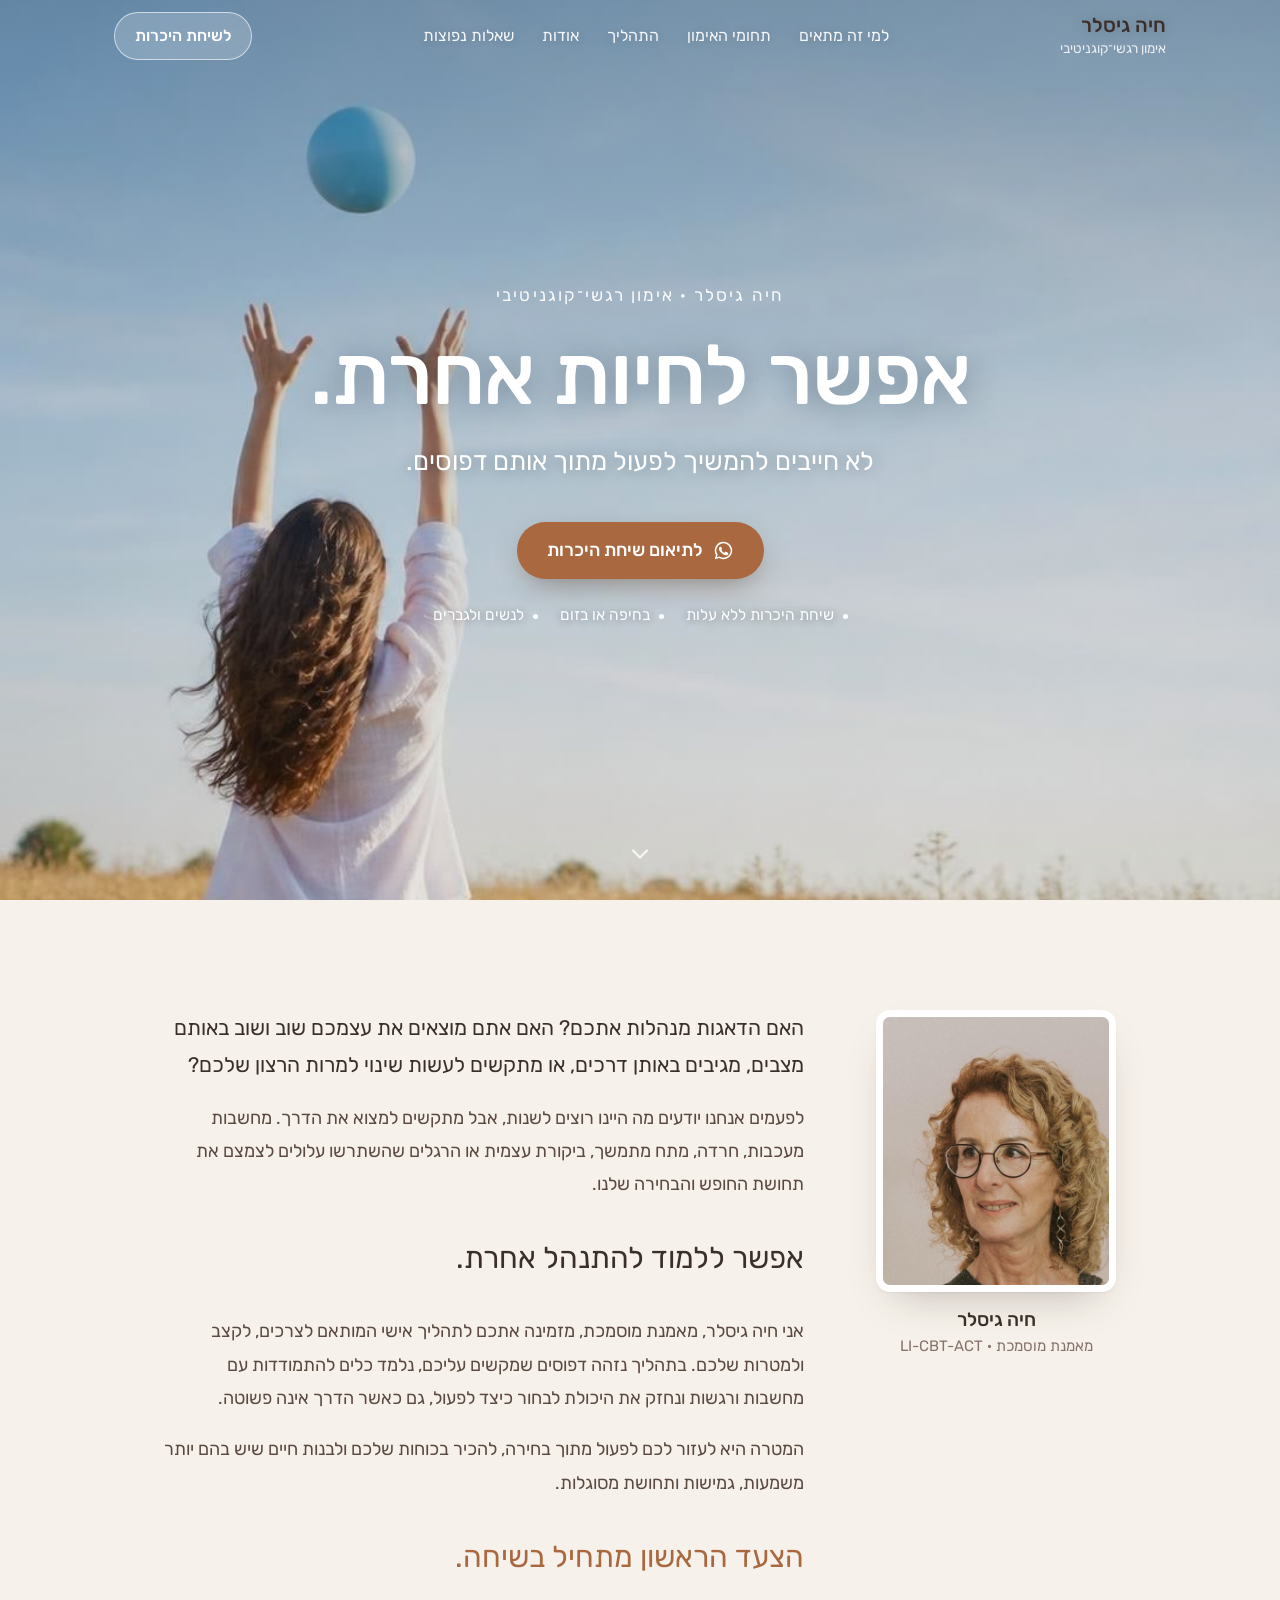
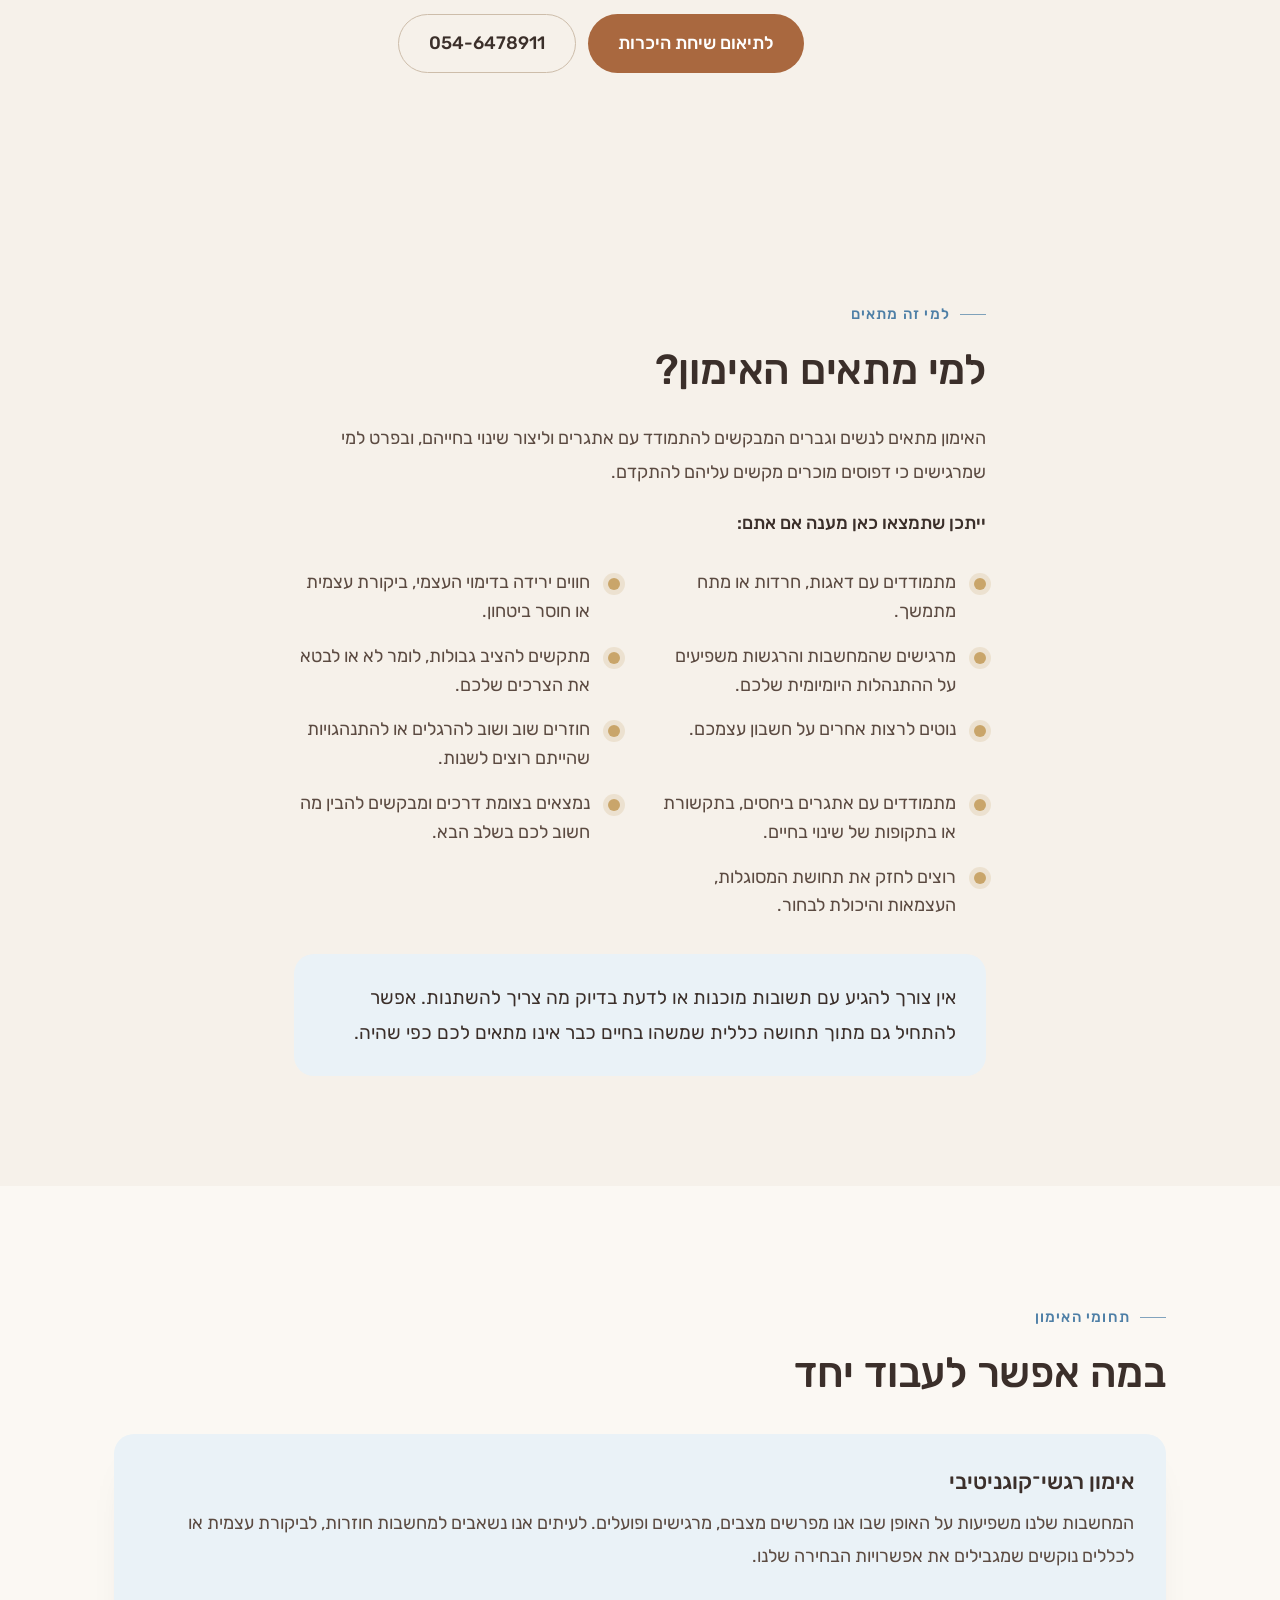
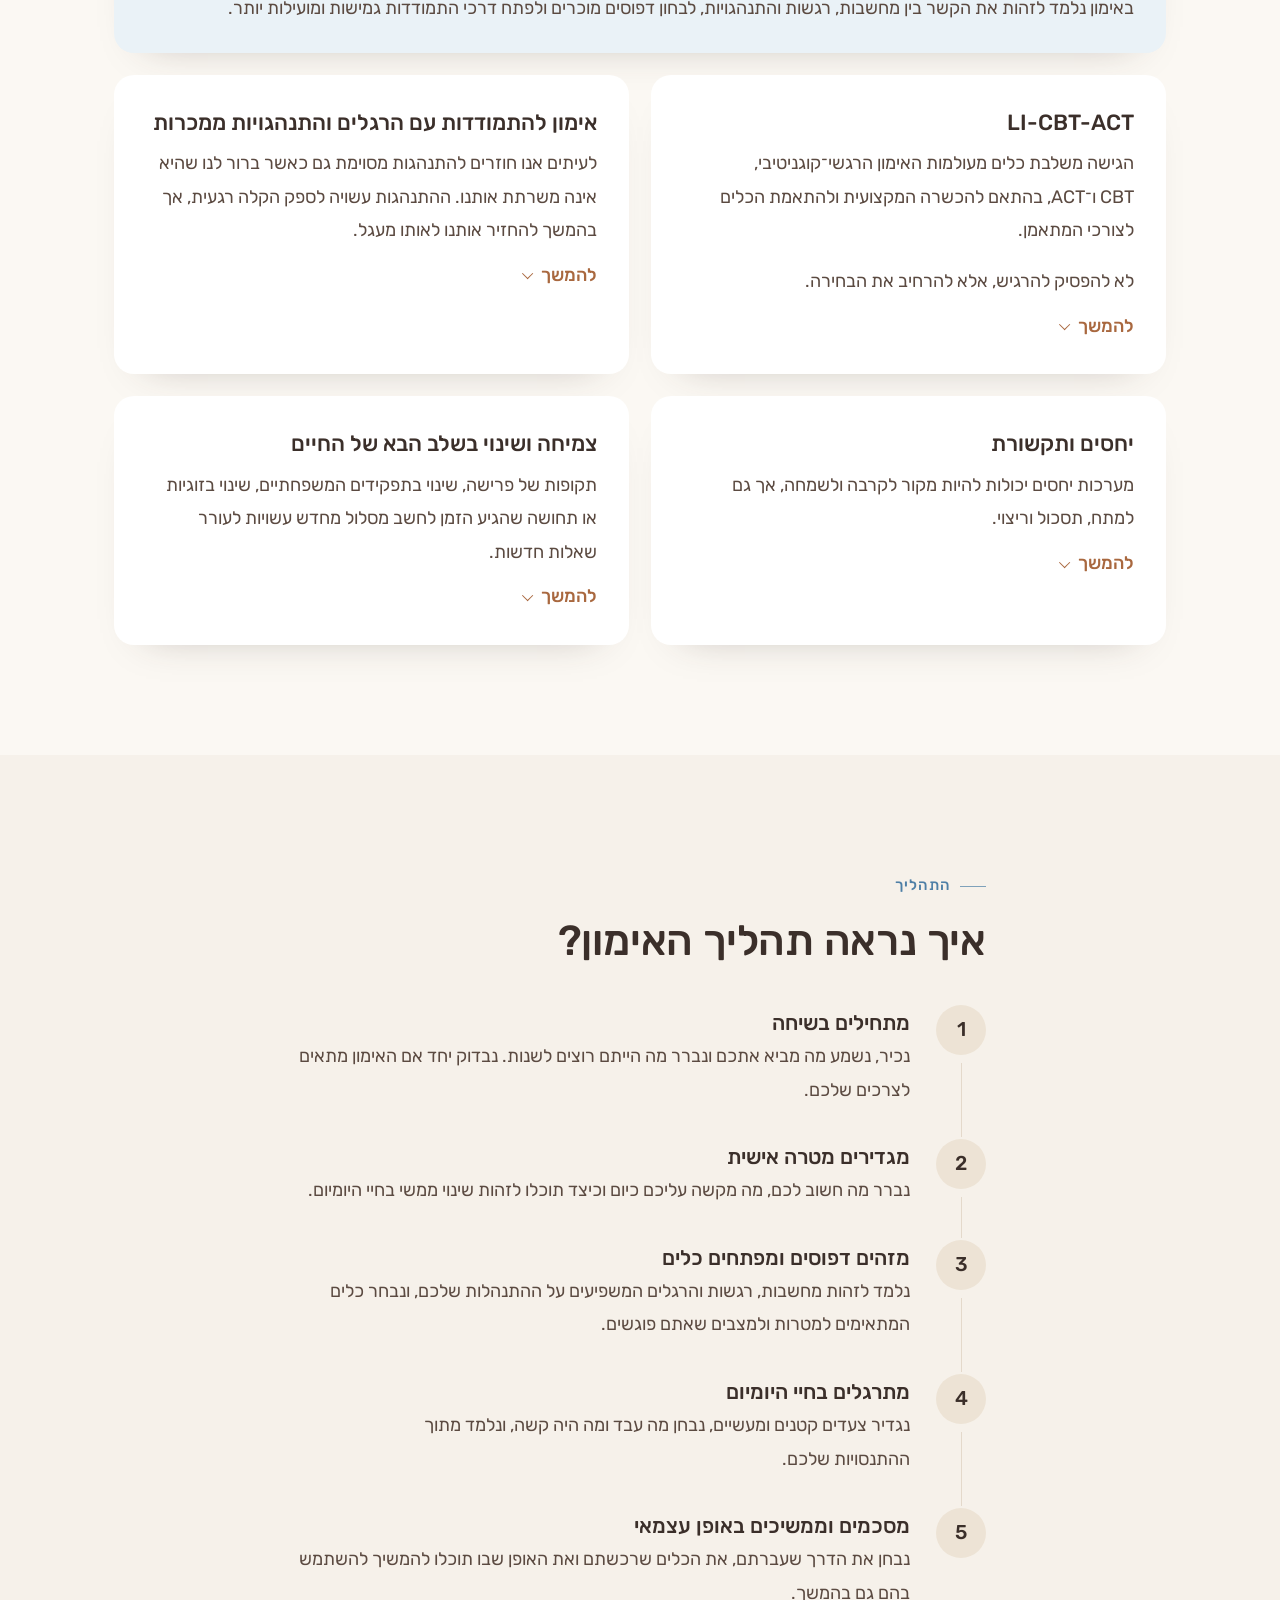
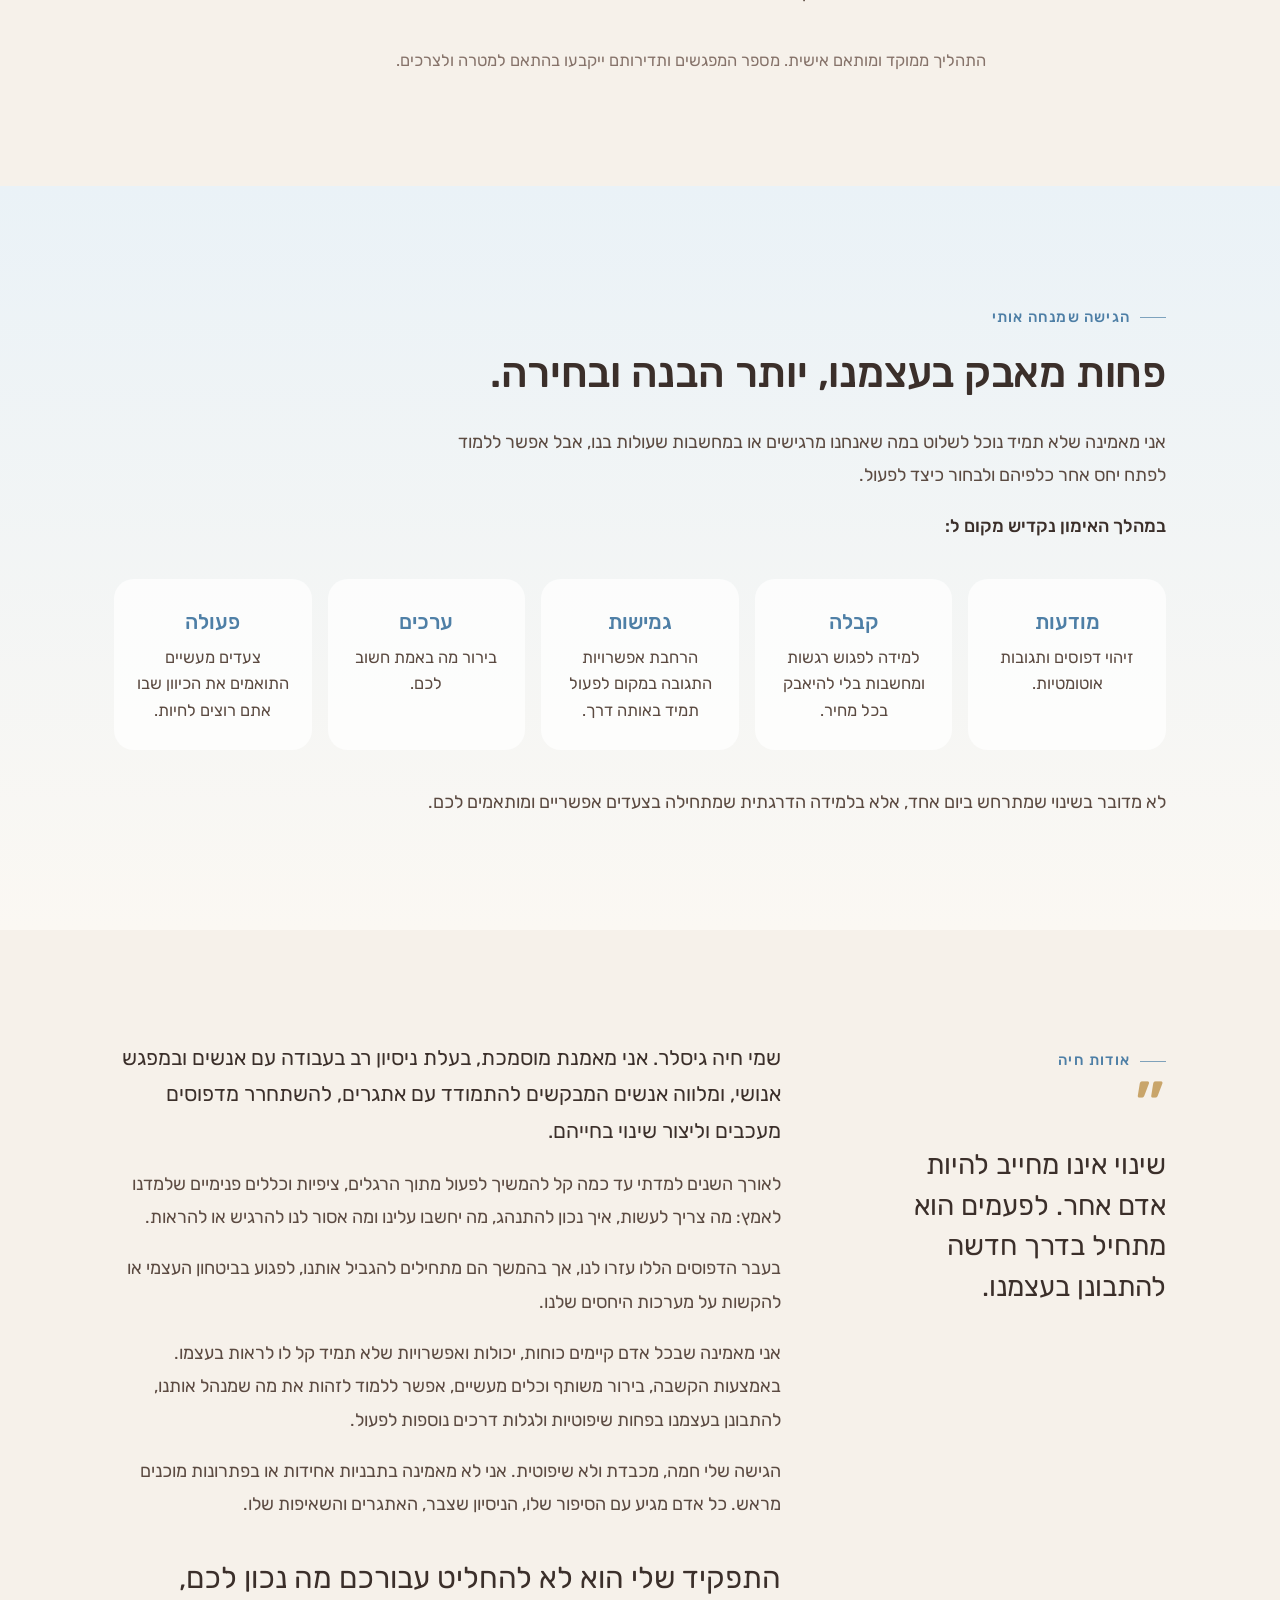
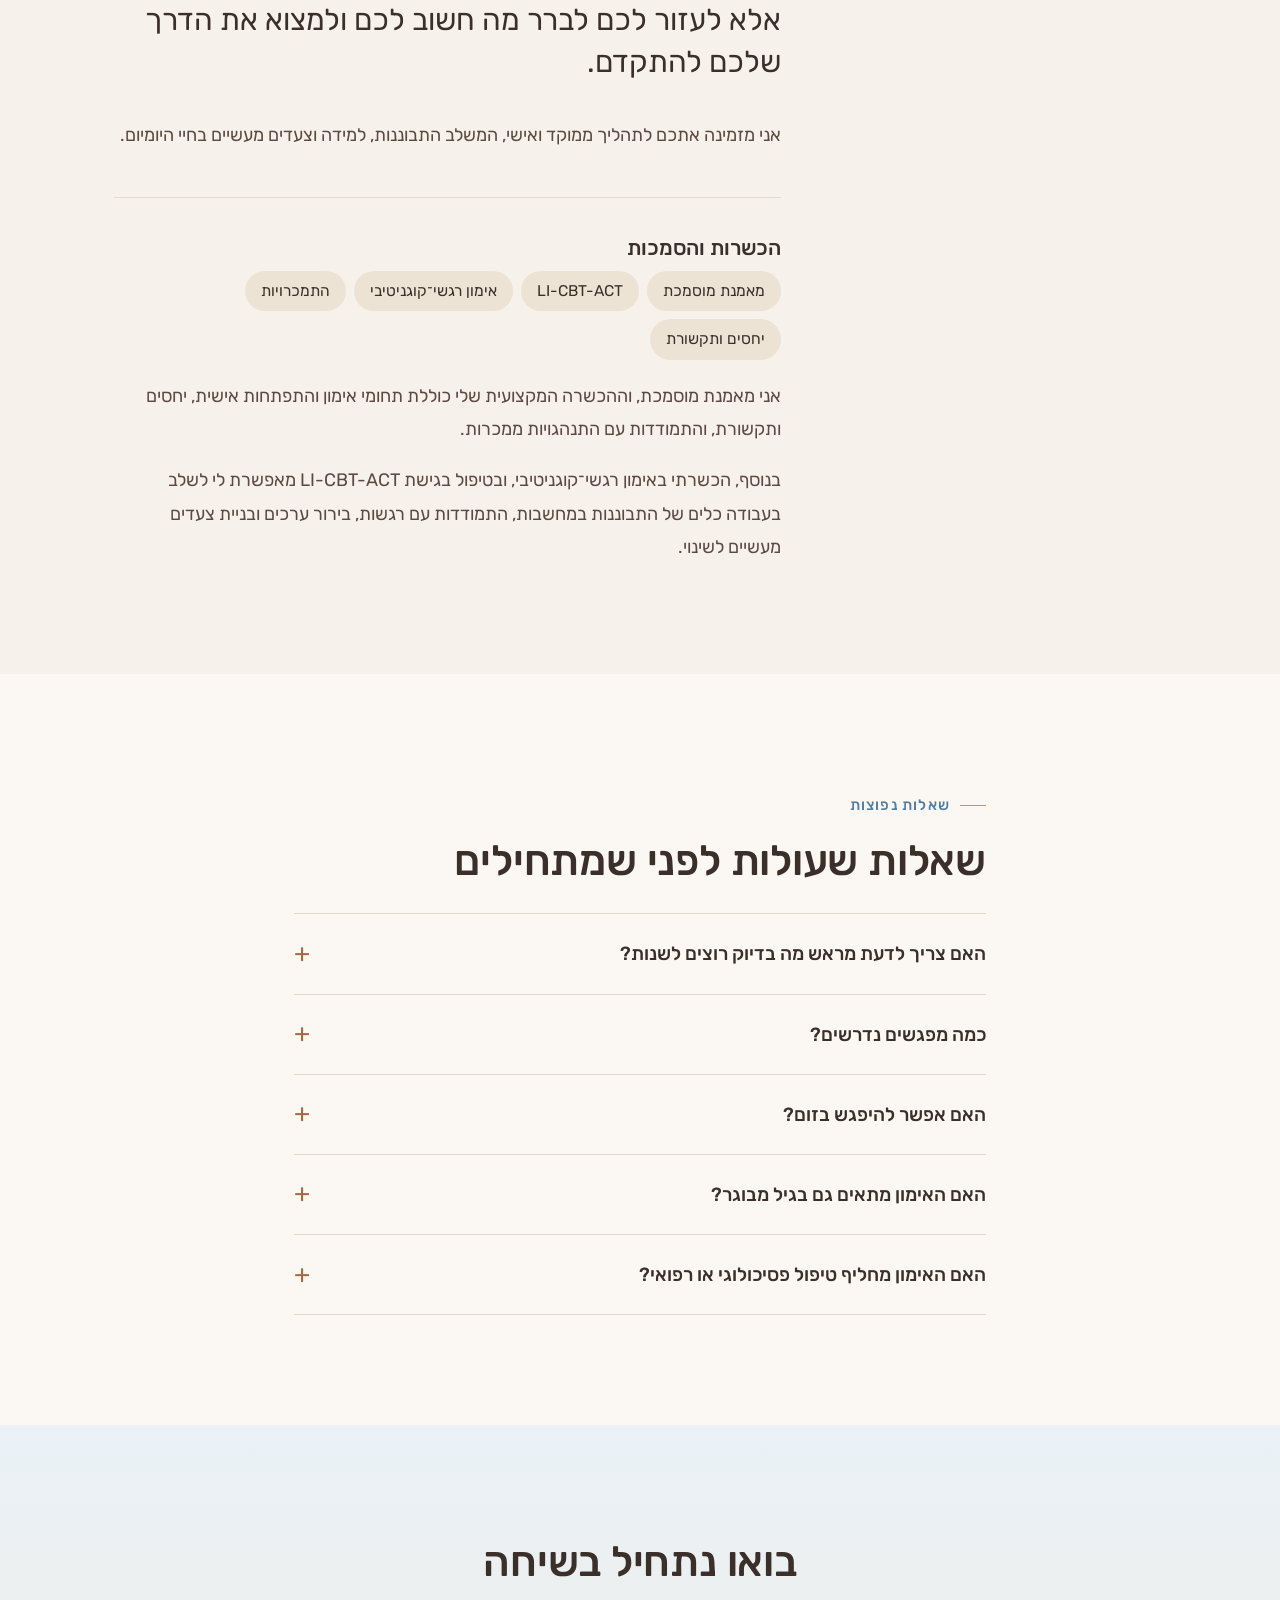
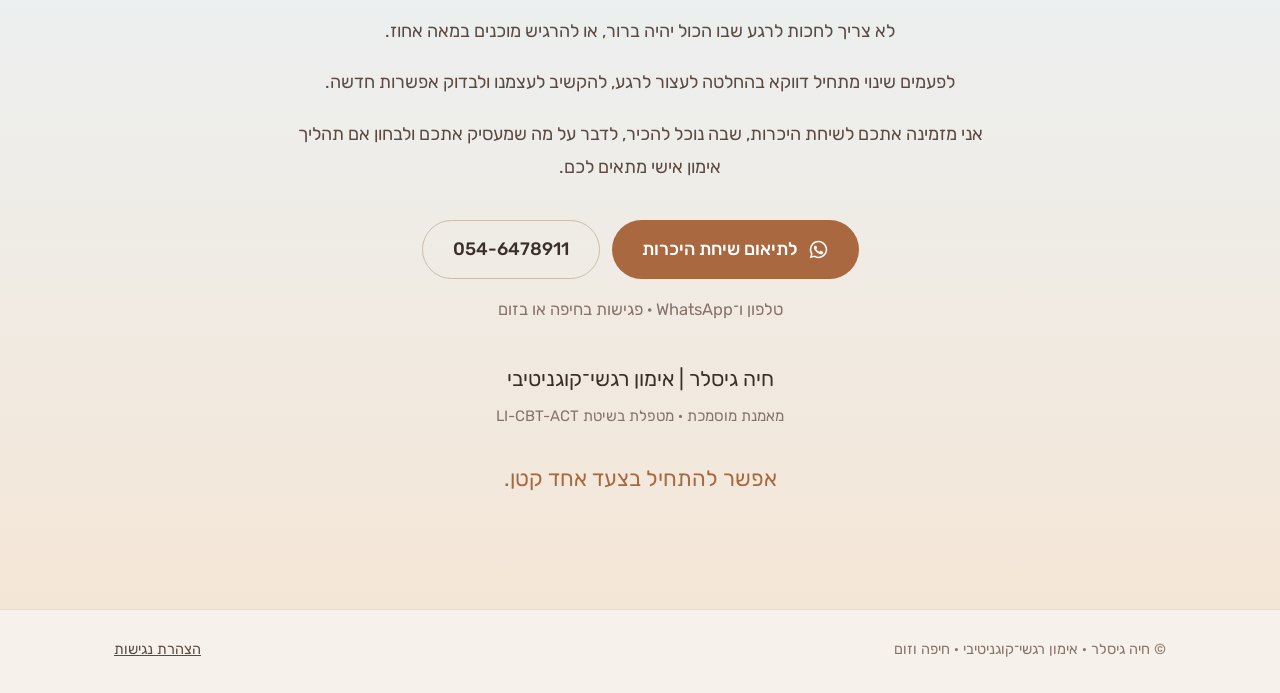
==== commit f2d17696: "site: Haya's line in the LI-CBT-ACT card (לא להפסיק להרגיש, אלא להרחיב את הבחירה) Co-Authored-By: Cl" ====
--- a/index.html
+++ b/index.html
@@ -111,6 +111,7 @@
       <article class="area">
         <h3><span class="ltr">LI-CBT-ACT</span></h3>
         <p>הגישה משלבת כלים מעולמות האימון הרגשי־קוגניטיבי, <span class="ltr">CBT</span> ו־<span class="ltr">ACT</span>, בהתאם להכשרה המקצועית ולהתאמת הכלים לצורכי המתאמן.</p>
+        <p>לא להפסיק להרגיש, אלא להרחיב את הבחירה.</p>
         <details><summary>להמשך</summary>
           <p>העבודה עשויה לכלול זיהוי דפוסי חשיבה, שינוי היחס למחשבות, פיתוח קשיבות לרגע הנוכחי, נכונות לפגוש רגשות לא פשוטים ובירור ערכים אישיים.</p>
           <p>במקום להמתין שכל חשש ייעלם או שכל התנאים יהיו מושלמים, נלמד לזהות מה חשוב לכם ולפעול בצעדים קטנים בכיוון הזה.</p>
